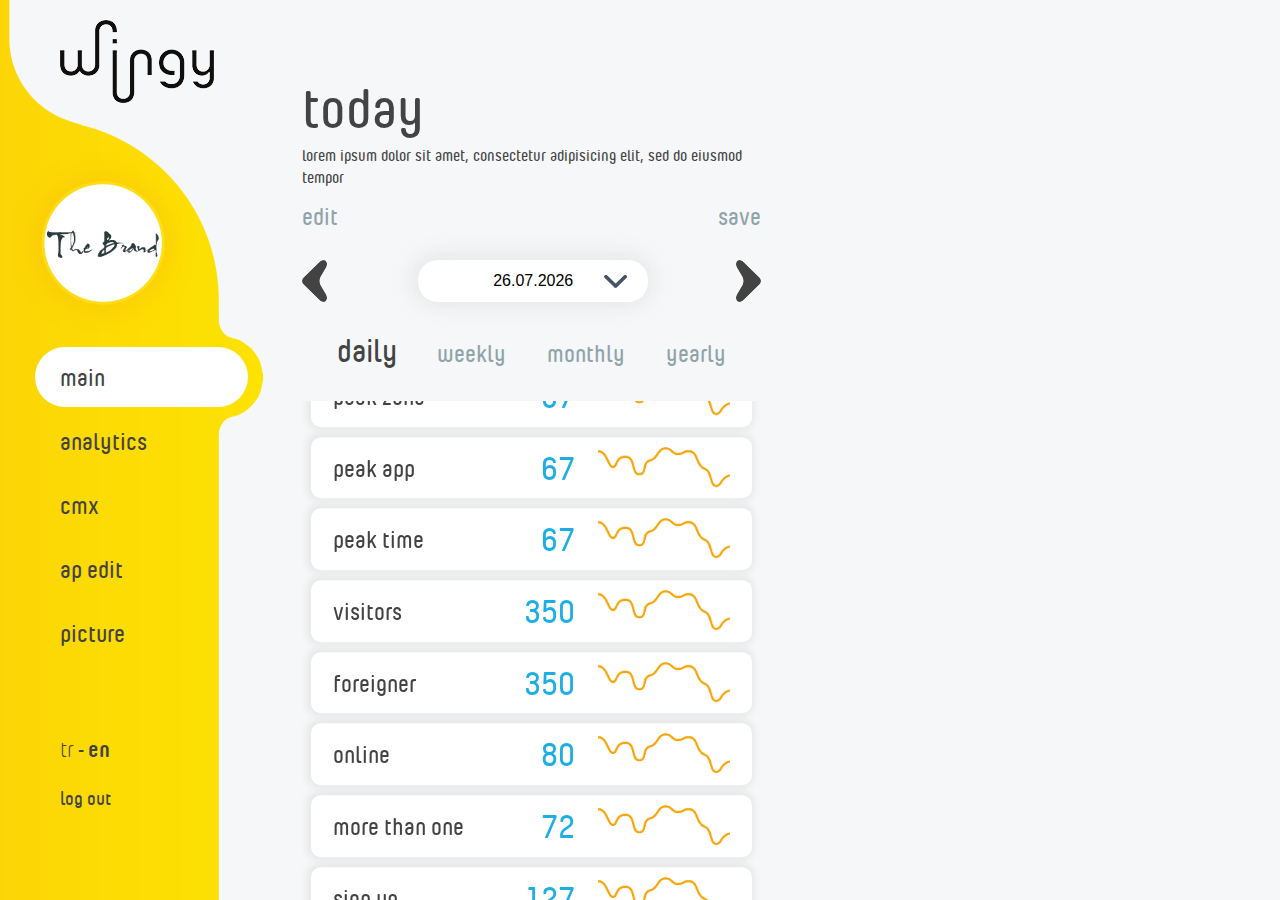
==== index.html @ 9523847c "Added analytics page and fixed some bugs" ====
<!DOCTYPE html>
<html lang="en" dir="ltr">

<head>
    <meta charset="utf-8">
    <title>VINGY</title>
    <link rel="stylesheet" href="assets/css/app.css">
    <!-- <link rel="stylesheet" href="assets/css/slick.css"> -->
    <link rel="stylesheet" href="assets/css/swiper.min.css">
    <link rel="stylesheet" href="assets/js/jquery-ui/jquery-ui.min.css">
    <script type="text/javascript" src="https://code.jquery.com/jquery-3.4.1.min.js"></script>
    <script type="text/javascript" src="assets/js/jquery-ui/jquery-ui.min.js"></script>
    <!-- <script type="text/javascript" src="assets/js/slick.min.js"></script> -->
    <script type="text/javascript" src="assets/js/swiper.min.js"></script>
</head>

<body>
    <div class="wrapper">
        <nav>
            <div class="brand-logo-area"><img src="assets/img/brand-logo.png"></div>
            <div class="nav-top">
                <div class="logo">
                    <img src="assets/img/logo.png" alt="VINGY">
                </div>
            </div>
            <div class="menu">
                <div class="hover-slide"></div>
                <ul>
                    <li class="menu-item active"><a href="javascript:;">main</a></li>
                    <li class="menu-item"><a href="analytics.html">analytics</a></li>
                    <li class="menu-item"><a href="javascript:;">cmx</a></li>
                    <li class="menu-item"><a href="javascript:;">ap edit</a></li>
                    <li class="menu-item"><a href="javascript:;">picture</a></li>
                    <li class="language"><a href="javascript:;">tr</a> - <a href="javascript:;" class="active">en</a></li>
                    <li class="log-out"><a href="javascript:;">log out</a></li>
                </ul>
            </div>
        </nav>
        <section class="container">
            <div class="row">
                <div class="left-area">
                    <div class="text-area">
                        <h2>today</h2>
                        <form action="">
                            <span class="textarea">lorem ipsum dolor sit amet, consectetur adipisicing elit, sed do eiusmod tempor</span>
                            <div class="text-buttons">
                                <a href="javascript:;" class="edit">edit</a>
                                <a href="javascript:;" class="save">save</a>
                            </div>
                        </form>
                    </div>
                    <div class="calendar-area">
                        <div class="prev-btn">
                            <button type="button" class="prev"></button>
                        </div>
                        <div class="calendar">
                            <input type="text" name="date" class="datepicker">
                        </div>
                        <div class="next-btn">
                            <button type="button" class="next"></button>
                        </div>
                    </div>
                    <div class="days">
                        <ul>
                            <li><a href="javascript:;" class="active">daily</a></li>
                            <li><a href="javascript:;">weekly</a></li>
                            <li><a href="javascript:;">monthly</a></li>
                            <li><a href="javascript:;">yearly</a></li>
                        </ul>
                    </div>
                    <div class="swiper-container main-data-list">
                        <div class="swiper-wrapper">
                            <div class="item swiper-slide">
                                <div class="item-content">
                                    <span class="title">visitors</span>
                                    <span class="number">350</span>
                                    <span class="chart"><img src="assets/img/chart-1.png" alt=""></span>
                                </div>
                                <div class="item-content-detail">
                                    <div class="swiper-container swiper-container-nested">
                                        <div class="swiper-wrapper slider-item-contents">
                                            <div class="swiper-slide">
                                                <div class="data-item" data-accordion-content="content-1">
                                                    <span class="title">Turkey</span>
                                                    <span class="number">21</span>
                                                </div>
                                            </div>
                                            <div class="swiper-slide">
                                                <div class="data-item" data-accordion-content="content-2">
                                                    <span class="title">Japan</span>
                                                    <span class="number">3</span>
                                                </div>
                                            </div>
                                            <div class="swiper-slide">
                                                <div class="data-item" data-accordion-content="content-1">
                                                    <span class="title">Saudi Arabia</span>
                                                    <span class="number">3</span>
                                                </div>
                                            </div>
                                            <div class="swiper-slide">
                                                <div class="data-item" data-accordion-content="content-2">
                                                    <span class="title">Germany</span>
                                                    <span class="number">1</span>
                                                </div>
                                            </div>
                                            <div class="swiper-slide">
                                                <div class="data-item" data-accordion-content="content-1">
                                                    <span class="title">Turkey</span>
                                                    <span class="number">21</span>
                                                </div>
                                            </div>
                                            <div class="swiper-slide">
                                                <div class="data-item" data-accordion-content="content-2">
                                                    <span class="title">Japan</span>
                                                    <span class="number">3</span>
                                                </div>
                                            </div>
                                            <div class="swiper-slide">
                                                <div class="data-item" data-accordion-content="content-1">
                                                    <span class="title">Saudi Arabia</span>
                                                    <span class="number">3</span>
                                                </div>
                                            </div>
                                            <div class="swiper-slide">
                                                <div class="data-item" data-accordion-content="content-2">
                                                    <span class="title">Germany</span>
                                                    <span class="number">1</span>
                                                </div>
                                            </div>
                                        </div>
                                    </div>
                                </div>
                            </div>
                            <div class="item swiper-slide">
                                <div class="item-content">
                                    <span class="title">foreigner</span>
                                    <span class="number">350</span>
                                    <span class="chart"><img src="assets/img/chart-1.png" alt=""></span>
                                </div>
                                <div class="item-content-detail">
                                    <div class="swiper-container swiper-container-nested">
                                        <div class="swiper-wrapper slider-item-contents">
                                            <div class="swiper-slide">
                                                <div class="data-item" data-accordion-content="content-1">
                                                    <span class="title">Turkey</span>
                                                    <span class="number">21</span>
                                                </div>
                                            </div>
                                            <div class="swiper-slide">
                                                <div class="data-item" data-accordion-content="content-2">
                                                    <span class="title">Japan</span>
                                                    <span class="number">3</span>
                                                </div>
                                            </div>
                                            <div class="swiper-slide">
                                                <div class="data-item" data-accordion-content="content-1">
                                                    <span class="title">Saudi Arabia</span>
                                                    <span class="number">3</span>
                                                </div>
                                            </div>
                                            <div class="swiper-slide">
                                                <div class="data-item" data-accordion-content="content-2">
                                                    <span class="title">Germany</span>
                                                    <span class="number">1</span>
                                                </div>
                                            </div>
                                            <div class="swiper-slide">
                                                <div class="data-item" data-accordion-content="content-1">
                                                    <span class="title">Turkey</span>
                                                    <span class="number">21</span>
                                                </div>
                                            </div>
                                            <div class="swiper-slide">
                                                <div class="data-item" data-accordion-content="content-2">
                                                    <span class="title">Japan</span>
                                                    <span class="number">3</span>
                                                </div>
                                            </div>
                                            <div class="swiper-slide">
                                                <div class="data-item" data-accordion-content="content-1">
                                                    <span class="title">Saudi Arabia</span>
                                                    <span class="number">3</span>
                                                </div>
                                            </div>
                                            <div class="swiper-slide">
                                                <div class="data-item" data-accordion-content="content-2">
                                                    <span class="title">Germany</span>
                                                    <span class="number">1</span>
                                                </div>
                                            </div>
                                        </div>
                                    </div>
                                </div>
                            </div>
                            <div class="item swiper-slide">
                                <div class="item-content">
                                    <span class="title">online</span>
                                    <span class="number">80</span>
                                    <span class="chart"><img src="assets/img/chart-1.png" alt=""></span>
                                </div>
                                <div class="item-content-detail">
                                    <div class="swiper-container swiper-container-nested">
                                        <div class="swiper-wrapper slider-item-contents">
                                            <div class="swiper-slide">
                                                <div class="data-item" data-accordion-content="content-1">
                                                    <span class="title">Turkey</span>
                                                    <span class="number">21</span>
                                                </div>
                                            </div>
                                            <div class="swiper-slide">
                                                <div class="data-item" data-accordion-content="content-2">
                                                    <span class="title">Japan</span>
                                                    <span class="number">3</span>
                                                </div>
                                            </div>
                                            <div class="swiper-slide">
                                                <div class="data-item" data-accordion-content="content-1">
                                                    <span class="title">Saudi Arabia</span>
                                                    <span class="number">3</span>
                                                </div>
                                            </div>
                                            <div class="swiper-slide">
                                                <div class="data-item" data-accordion-content="content-2">
                                                    <span class="title">Germany</span>
                                                    <span class="number">1</span>
                                                </div>
                                            </div>
                                            <div class="swiper-slide">
                                                <div class="data-item" data-accordion-content="content-1">
                                                    <span class="title">Turkey</span>
                                                    <span class="number">21</span>
                                                </div>
                                            </div>
                                            <div class="swiper-slide">
                                                <div class="data-item" data-accordion-content="content-2">
                                                    <span class="title">Japan</span>
                                                    <span class="number">3</span>
                                                </div>
                                            </div>
                                            <div class="swiper-slide">
                                                <div class="data-item" data-accordion-content="content-1">
                                                    <span class="title">Saudi Arabia</span>
                                                    <span class="number">3</span>
                                                </div>
                                            </div>
                                            <div class="swiper-slide">
                                                <div class="data-item" data-accordion-content="content-2">
                                                    <span class="title">Germany</span>
                                                    <span class="number">1</span>
                                                </div>
                                            </div>
                                        </div>
                                    </div>
                                </div>
                            </div>
                            <div class="item swiper-slide">
                                <div class="item-content">
                                    <span class="title">more than one</span>
                                    <span class="number">72</span>
                                    <span class="chart"><img src="assets/img/chart-1.png" alt=""></span>
                                </div>
                                <div class="item-content-detail">
                                    <div class="swiper-container swiper-container-nested">
                                        <div class="swiper-wrapper slider-item-contents">
                                            <div class="swiper-slide">
                                                <div class="data-item" data-accordion-content="content-1">
                                                    <span class="title">Turkey</span>
                                                    <span class="number">21</span>
                                                </div>
                                            </div>
                                            <div class="swiper-slide">
                                                <div class="data-item" data-accordion-content="content-2">
                                                    <span class="title">Japan</span>
                                                    <span class="number">3</span>
                                                </div>
                                            </div>
                                            <div class="swiper-slide">
                                                <div class="data-item" data-accordion-content="content-1">
                                                    <span class="title">Saudi Arabia</span>
                                                    <span class="number">3</span>
                                                </div>
                                            </div>
                                            <div class="swiper-slide">
                                                <div class="data-item" data-accordion-content="content-2">
                                                    <span class="title">Germany</span>
                                                    <span class="number">1</span>
                                                </div>
                                            </div>
                                            <div class="swiper-slide">
                                                <div class="data-item" data-accordion-content="content-1">
                                                    <span class="title">Turkey</span>
                                                    <span class="number">21</span>
                                                </div>
                                            </div>
                                            <div class="swiper-slide">
                                                <div class="data-item" data-accordion-content="content-2">
                                                    <span class="title">Japan</span>
                                                    <span class="number">3</span>
                                                </div>
                                            </div>
                                            <div class="swiper-slide">
                                                <div class="data-item" data-accordion-content="content-1">
                                                    <span class="title">Saudi Arabia</span>
                                                    <span class="number">3</span>
                                                </div>
                                            </div>
                                            <div class="swiper-slide">
                                                <div class="data-item" data-accordion-content="content-2">
                                                    <span class="title">Germany</span>
                                                    <span class="number">1</span>
                                                </div>
                                            </div>
                                        </div>
                                    </div>
                                </div>
                            </div>
                            <div class="item swiper-slide">
                                <div class="item-content">
                                    <span class="title">sign up</span>
                                    <span class="number">127</span>
                                    <span class="chart"><img src="assets/img/chart-1.png" alt=""></span>
                                </div>
                                <div class="item-content-detail">
                                    <div class="swiper-container swiper-container-nested">
                                        <div class="swiper-wrapper slider-item-contents">
                                            <div class="swiper-slide">
                                                <div class="data-item" data-accordion-content="content-1">
                                                    <span class="title">Turkey</span>
                                                    <span class="number">21</span>
                                                </div>
                                            </div>
                                            <div class="swiper-slide">
                                                <div class="data-item" data-accordion-content="content-2">
                                                    <span class="title">Japan</span>
                                                    <span class="number">3</span>
                                                </div>
                                            </div>
                                            <div class="swiper-slide">
                                                <div class="data-item" data-accordion-content="content-1">
                                                    <span class="title">Saudi Arabia</span>
                                                    <span class="number">3</span>
                                                </div>
                                            </div>
                                            <div class="swiper-slide">
                                                <div class="data-item" data-accordion-content="content-2">
                                                    <span class="title">Germany</span>
                                                    <span class="number">1</span>
                                                </div>
                                            </div>
                                            <div class="swiper-slide">
                                                <div class="data-item" data-accordion-content="content-1">
                                                    <span class="title">Turkey</span>
                                                    <span class="number">21</span>
                                                </div>
                                            </div>
                                            <div class="swiper-slide">
                                                <div class="data-item" data-accordion-content="content-2">
                                                    <span class="title">Japan</span>
                                                    <span class="number">3</span>
                                                </div>
                                            </div>
                                            <div class="swiper-slide">
                                                <div class="data-item" data-accordion-content="content-1">
                                                    <span class="title">Saudi Arabia</span>
                                                    <span class="number">3</span>
                                                </div>
                                            </div>
                                            <div class="swiper-slide">
                                                <div class="data-item" data-accordion-content="content-2">
                                                    <span class="title">Germany</span>
                                                    <span class="number">1</span>
                                                </div>
                                            </div>
                                        </div>
                                    </div>
                                </div>
                            </div>
                            <div class="item swiper-slide">
                                <div class="item-content">
                                    <span class="title">birthday</span>
                                    <span class="number">46</span>
                                    <span class="chart"><img src="assets/img/chart-1.png" alt=""></span>
                                </div>
                                <div class="item-content-detail">
                                    <div class="swiper-container swiper-container-nested">
                                        <div class="swiper-wrapper slider-item-contents">
                                            <div class="swiper-slide">
                                                <div class="data-item" data-accordion-content="content-1">
                                                    <span class="title">Turkey</span>
                                                    <span class="number">21</span>
                                                </div>
                                            </div>
                                            <div class="swiper-slide">
                                                <div class="data-item" data-accordion-content="content-2">
                                                    <span class="title">Japan</span>
                                                    <span class="number">3</span>
                                                </div>
                                            </div>
                                            <div class="swiper-slide">
                                                <div class="data-item" data-accordion-content="content-1">
                                                    <span class="title">Saudi Arabia</span>
                                                    <span class="number">3</span>
                                                </div>
                                            </div>
                                            <div class="swiper-slide">
                                                <div class="data-item" data-accordion-content="content-2">
                                                    <span class="title">Germany</span>
                                                    <span class="number">1</span>
                                                </div>
                                            </div>
                                            <div class="swiper-slide">
                                                <div class="data-item" data-accordion-content="content-1">
                                                    <span class="title">Turkey</span>
                                                    <span class="number">21</span>
                                                </div>
                                            </div>
                                            <div class="swiper-slide">
                                                <div class="data-item" data-accordion-content="content-2">
                                                    <span class="title">Japan</span>
                                                    <span class="number">3</span>
                                                </div>
                                            </div>
                                            <div class="swiper-slide">
                                                <div class="data-item" data-accordion-content="content-1">
                                                    <span class="title">Saudi Arabia</span>
                                                    <span class="number">3</span>
                                                </div>
                                            </div>
                                            <div class="swiper-slide">
                                                <div class="data-item" data-accordion-content="content-2">
                                                    <span class="title">Germany</span>
                                                    <span class="number">1</span>
                                                </div>
                                            </div>
                                        </div>
                                    </div>
                                </div>
                            </div>
                            <div class="item swiper-slide">
                                <div class="item-content">
                                    <span class="title">peak zone</span>
                                    <span class="number">67</span>
                                    <span class="chart"><img src="assets/img/chart-1.png" alt=""></span>
                                </div>
                                <div class="item-content-detail">
                                    <div class="swiper-container swiper-container-nested">
                                        <div class="swiper-wrapper slider-item-contents">
                                            <div class="swiper-slide">
                                                <div class="data-item" data-accordion-content="content-1">
                                                    <span class="title">Turkey</span>
                                                    <span class="number">21</span>
                                                </div>
                                            </div>
                                            <div class="swiper-slide">
                                                <div class="data-item" data-accordion-content="content-2">
                                                    <span class="title">Japan</span>
                                                    <span class="number">3</span>
                                                </div>
                                            </div>
                                            <div class="swiper-slide">
                                                <div class="data-item" data-accordion-content="content-1">
                                                    <span class="title">Saudi Arabia</span>
                                                    <span class="number">3</span>
                                                </div>
                                            </div>
                                            <div class="swiper-slide">
                                                <div class="data-item" data-accordion-content="content-2">
                                                    <span class="title">Germany</span>
                                                    <span class="number">1</span>
                                                </div>
                                            </div>
                                            <div class="swiper-slide">
                                                <div class="data-item" data-accordion-content="content-1">
                                                    <span class="title">Turkey</span>
                                                    <span class="number">21</span>
                                                </div>
                                            </div>
                                            <div class="swiper-slide">
                                                <div class="data-item" data-accordion-content="content-2">
                                                    <span class="title">Japan</span>
                                                    <span class="number">3</span>
                                                </div>
                                            </div>
                                            <div class="swiper-slide">
                                                <div class="data-item" data-accordion-content="content-1">
                                                    <span class="title">Saudi Arabia</span>
                                                    <span class="number">3</span>
                                                </div>
                                            </div>
                                            <div class="swiper-slide">
                                                <div class="data-item" data-accordion-content="content-2">
                                                    <span class="title">Germany</span>
                                                    <span class="number">1</span>
                                                </div>
                                            </div>
                                        </div>
                                    </div>
                                </div>
                            </div>
                            <div class="item swiper-slide">
                                <div class="item-content">
                                    <span class="title">peak app</span>
                                    <span class="number">67</span>
                                    <span class="chart"><img src="assets/img/chart-1.png" alt=""></span>
                                </div>
                                <div class="item-content-detail">
                                    <div class="swiper-container swiper-container-nested">
                                        <div class="swiper-wrapper slider-item-contents">
                                            <div class="swiper-slide">
                                                <div class="data-item" data-accordion-content="content-1">
                                                    <span class="title">Turkey</span>
                                                    <span class="number">21</span>
                                                </div>
                                            </div>
                                            <div class="swiper-slide">
                                                <div class="data-item" data-accordion-content="content-2">
                                                    <span class="title">Japan</span>
                                                    <span class="number">3</span>
                                                </div>
                                            </div>
                                            <div class="swiper-slide">
                                                <div class="data-item" data-accordion-content="content-1">
                                                    <span class="title">Saudi Arabia</span>
                                                    <span class="number">3</span>
                                                </div>
                                            </div>
                                            <div class="swiper-slide">
                                                <div class="data-item" data-accordion-content="content-2">
                                                    <span class="title">Germany</span>
                                                    <span class="number">1</span>
                                                </div>
                                            </div>
                                            <div class="swiper-slide">
                                                <div class="data-item" data-accordion-content="content-1">
                                                    <span class="title">Turkey</span>
                                                    <span class="number">21</span>
                                                </div>
                                            </div>
                                            <div class="swiper-slide">
                                                <div class="data-item" data-accordion-content="content-2">
                                                    <span class="title">Japan</span>
                                                    <span class="number">3</span>
                                                </div>
                                            </div>
                                            <div class="swiper-slide">
                                                <div class="data-item" data-accordion-content="content-1">
                                                    <span class="title">Saudi Arabia</span>
                                                    <span class="number">3</span>
                                                </div>
                                            </div>
                                            <div class="swiper-slide">
                                                <div class="data-item" data-accordion-content="content-2">
                                                    <span class="title">Germany</span>
                                                    <span class="number">1</span>
                                                </div>
                                            </div>
                                        </div>
                                    </div>
                                </div>
                            </div>
                            <div class="item swiper-slide">
                                <div class="item-content">
                                    <span class="title">peak time</span>
                                    <span class="number">67</span>
                                    <span class="chart"><img src="assets/img/chart-1.png" alt=""></span>
                                </div>
                                <div class="item-content-detail">
                                    <div class="swiper-container swiper-container-nested">
                                        <div class="swiper-wrapper slider-item-contents">
                                            <div class="swiper-slide">
                                                <div class="data-item" data-accordion-content="content-1">
                                                    <span class="title">Turkey</span>
                                                    <span class="number">21</span>
                                                </div>
                                            </div>
                                            <div class="swiper-slide">
                                                <div class="data-item" data-accordion-content="content-2">
                                                    <span class="title">Japan</span>
                                                    <span class="number">3</span>
                                                </div>
                                            </div>
                                            <div class="swiper-slide">
                                                <div class="data-item" data-accordion-content="content-1">
                                                    <span class="title">Saudi Arabia</span>
                                                    <span class="number">3</span>
                                                </div>
                                            </div>
                                            <div class="swiper-slide">
                                                <div class="data-item" data-accordion-content="content-2">
                                                    <span class="title">Germany</span>
                                                    <span class="number">1</span>
                                                </div>
                                            </div>
                                            <div class="swiper-slide">
                                                <div class="data-item" data-accordion-content="content-1">
                                                    <span class="title">Turkey</span>
                                                    <span class="number">21</span>
                                                </div>
                                            </div>
                                            <div class="swiper-slide">
                                                <div class="data-item" data-accordion-content="content-2">
                                                    <span class="title">Japan</span>
                                                    <span class="number">3</span>
                                                </div>
                                            </div>
                                            <div class="swiper-slide">
                                                <div class="data-item" data-accordion-content="content-1">
                                                    <span class="title">Saudi Arabia</span>
                                                    <span class="number">3</span>
                                                </div>
                                            </div>
                                            <div class="swiper-slide">
                                                <div class="data-item" data-accordion-content="content-2">
                                                    <span class="title">Germany</span>
                                                    <span class="number">1</span>
                                                </div>
                                            </div>
                                        </div>
                                    </div>
                                </div>
                            </div>
                        </div>
                    </div>
                </div>
                <div class="right-area">
                    <div class="right-area-container">
                        <div class="section-connector"></div>
                        <img src="assets/img/black-close-icon.png" alt="" class="close-right-area">
                        <div class="button-area">
                            <button type="button">excel</button>
                            <button type="button">pdf</button>
                        </div>
                        <div class="accordion-contents" id="content-1">
                            <div class="item">
                                <div class="header">
                                    <div class="row">
                                        <div class="col">1</div>
                                        <div class="col name">zeynep örnekkadın</div>
                                    </div>
                                    <div class="row">
                                        <div class="col"></div>
                                        <div class="col country">turkey</div>
                                        <div class="col number">+09 567 1234567</div>
                                    </div>
                                </div>
                                <div class="content">
                                    <div class="row header-row">
                                        <div class="col icon women"></div>
                                        <div class="col">
                                            <div class="key">sign up</div>
                                            <div class="value">repeat</div>
                                        </div>
                                        <div class="col">
                                            <div class="key">generation</div>
                                            <div class="value">24-30</div>
                                        </div>
                                        <div class="col">
                                            <div class="key">sign in</div>
                                            <div class="value">08:00</div>
                                        </div>
                                        <div class="col">
                                            <div class="key">sign out</div>
                                            <div class="value">09:00</div>
                                        </div class="item">
                                    </div>
                                    <div class="row np">
                                        <div class="col space"></div>
                                        <div class="col email">zeynepornekkadin@gmail.com</div>
                                        <div class="col date">14.08.1983</div>
                                    </div>
                                    <div class="row bt">
                                        <div class="col">
                                            <div class="key">step 1</div>
                                            <div class="value">AP 5</div>
                                        </div>
                                        <div class="col">
                                            <div class="key">step 2</div>
                                            <div class="value">AP 6</div>
                                        </div>
                                        <div class="col">
                                            <div class="key">step 3</div>
                                            <div class="value">AP 2</div>
                                        </div>
                                        <div class="col">
                                            <div class="key">step 4</div>
                                            <div class="value">AP 5</div>
                                        </div>
                                        <div class="col">
                                            <div class="key">step 5</div>
                                            <div class="value">AP 7</div>
                                        </div>
                                        <div class="col">
                                            <div class="key">step 6</div>
                                            <div class="value">AP 6</div>
                                        </div>
                                        <div class="col">
                                            <div class="key">step 7</div>
                                            <div class="value">AP 5</div>
                                        </div>
                                        <div class="col">
                                            <div class="key">step 8</div>
                                            <div class="value">AP 5</div>
                                        </div>
                                        <div class="col">
                                            <div class="key">step 9</div>
                                            <div class="value">AP 5</div>
                                        </div>
                                        <div class="col">
                                            <div class="key">step 10</div>
                                            <div class="value">AP 5</div>
                                        </div>
                                        <div class="col">
                                            <div class="key">step 11</div>
                                            <div class="value">AP 5</div>
                                        </div>
                                        <div class="col">
                                            <div class="key">step 12</div>
                                            <div class="value">AP 8</div>
                                        </div>
                                    </div>
                                    <div class="row bt">
                                        <div class="col">
                                            <div class="key">step 1</div>
                                            <div class="value">AP 5</div>
                                        </div>
                                        <div class="col">
                                            <div class="key">step 2</div>
                                            <div class="value">AP 6</div>
                                        </div>
                                        <div class="col">
                                            <div class="key">step 3</div>
                                            <div class="value">AP 2</div>
                                        </div>
                                        <div class="col">
                                            <div class="key">step 4</div>
                                            <div class="value">AP 5</div>
                                        </div>
                                        <div class="col">
                                            <div class="key">step 5</div>
                                            <div class="value">AP 7</div>
                                        </div>
                                        <div class="col">
                                            <div class="key">step 6</div>
                                            <div class="value">AP 6</div>
                                        </div>
                                        <div class="col">
                                            <div class="key">step 7</div>
                                            <div class="value">AP 5</div>
                                        </div>
                                        <div class="col">
                                            <div class="key">step 8</div>
                                            <div class="value">AP 5</div>
                                        </div>
                                        <div class="col">
                                            <div class="key">step 9</div>
                                            <div class="value">AP 5</div>
                                        </div>
                                    </div>
                                    <div class="row bt">
                                        <div class="col">
                                            <div class="key">p1</div>
                                            <div class="value">yes</div>
                                        </div>
                                        <div class="col">
                                            <div class="key">p2</div>
                                            <div class="value">yes</div>
                                        </div>
                                        <div class="col">
                                            <div class="key">p3</div>
                                            <div class="value">yes</div>
                                        </div>
                                        <div class="col">
                                            <div class="key">p4</div>
                                            <div class="value">no</div>
                                        </div>
                                    </div>
                                </div>
                            </div>

                            <div class="item">
                                <div class="header">
                                    <div class="row">
                                        <div class="col">2</div>
                                        <div class="col name">zeynep örnekkadın 2</div>
                                    </div>
                                    <div class="row">
                                        <div class="col"></div>
                                        <div class="col country">turkey</div>
                                        <div class="col number">+09 567 1234567</div>
                                    </div>
                                </div>
                                <div class="content">
                                    <div class="row header-row">
                                        <div class="col icon man"></div>
                                        <div class="col">
                                            <div class="key">sign up</div>
                                            <div class="value">repeat</div>
                                        </div>
                                        <div class="col">
                                            <div class="key">generation</div>
                                            <div class="value">24-30</div>
                                        </div>
                                        <div class="col">
                                            <div class="key">sign in</div>
                                            <div class="value">08:00</div>
                                        </div>
                                        <div class="col">
                                            <div class="key">sign out</div>
                                            <div class="value">09:00</div>
                                        </div class="item">
                                    </div>
                                    <div class="row np">
                                        <div class="col space"></div>
                                        <div class="col email">zeynepornekkadin@gmail.com</div>
                                        <div class="col date">14.08.1983</div>
                                    </div>
                                    <div class="row bt">
                                        <div class="col">
                                            <div class="key">step 1</div>
                                            <div class="value">AP 5</div>
                                        </div>
                                        <div class="col">
                                            <div class="key">step 2</div>
                                            <div class="value">AP 6</div>
                                        </div>
                                        <div class="col">
                                            <div class="key">step 3</div>
                                            <div class="value">AP 2</div>
                                        </div>
                                        <div class="col">
                                            <div class="key">step 4</div>
                                            <div class="value">AP 5</div>
                                        </div>
                                        <div class="col">
                                            <div class="key">step 5</div>
                                            <div class="value">AP 7</div>
                                        </div>
                                        <div class="col">
                                            <div class="key">step 6</div>
                                            <div class="value">AP 6</div>
                                        </div>
                                        <div class="col">
                                            <div class="key">step 7</div>
                                            <div class="value">AP 5</div>
                                        </div>
                                        <div class="col">
                                            <div class="key">step 8</div>
                                            <div class="value">AP 5</div>
                                        </div>
                                        <div class="col">
                                            <div class="key">step 9</div>
                                            <div class="value">AP 5</div>
                                        </div>
                                        <div class="col">
                                            <div class="key">step 10</div>
                                            <div class="value">AP 5</div>
                                        </div>
                                        <div class="col">
                                            <div class="key">step 11</div>
                                            <div class="value">AP 5</div>
                                        </div>
                                        <div class="col">
                                            <div class="key">step 12</div>
                                            <div class="value">AP 8</div>
                                        </div>
                                    </div>
                                    <div class="row bt">
                                        <div class="col">
                                            <div class="key">step 1</div>
                                            <div class="value">AP 5</div>
                                        </div>
                                        <div class="col">
                                            <div class="key">step 2</div>
                                            <div class="value">AP 6</div>
                                        </div>
                                        <div class="col">
                                            <div class="key">step 3</div>
                                            <div class="value">AP 2</div>
                                        </div>
                                        <div class="col">
                                            <div class="key">step 4</div>
                                            <div class="value">AP 5</div>
                                        </div>
                                        <div class="col">
                                            <div class="key">step 5</div>
                                            <div class="value">AP 7</div>
                                        </div>
                                        <div class="col">
                                            <div class="key">step 6</div>
                                            <div class="value">AP 6</div>
                                        </div>
                                        <div class="col">
                                            <div class="key">step 7</div>
                                            <div class="value">AP 5</div>
                                        </div>
                                        <div class="col">
                                            <div class="key">step 8</div>
                                            <div class="value">AP 5</div>
                                        </div>
                                        <div class="col">
                                            <div class="key">step 9</div>
                                            <div class="value">AP 5</div>
                                        </div>
                                    </div>
                                    <div class="row bt">
                                        <div class="col">
                                            <div class="key">p1</div>
                                            <div class="value">yes</div>
                                        </div>
                                        <div class="col">
                                            <div class="key">p2</div>
                                            <div class="value">yes</div>
                                        </div>
                                        <div class="col">
                                            <div class="key">p3</div>
                                            <div class="value">yes</div>
                                        </div>
                                        <div class="col">
                                            <div class="key">p4</div>
                                            <div class="value">no</div>
                                        </div>
                                    </div>
                                </div>
                            </div>
                            <div class="item">
                                <div class="header">
                                    <div class="row">
                                        <div class="col">3</div>
                                        <div class="col name">zeynep örnekkadın 3</div>
                                    </div>
                                    <div class="row">
                                        <div class="col"></div>
                                        <div class="col country">turkey</div>
                                        <div class="col number">+09 567 1234567</div>
                                    </div>
                                </div>
                                <div class="content">
                                    <div class="row header-row">
                                        <div class="col icon women"></div>
                                        <div class="col">
                                            <div class="key">sign up</div>
                                            <div class="value">repeat</div>
                                        </div>
                                        <div class="col">
                                            <div class="key">generation</div>
                                            <div class="value">24-30</div>
                                        </div>
                                        <div class="col">
                                            <div class="key">sign in</div>
                                            <div class="value">08:00</div>
                                        </div>
                                        <div class="col">
                                            <div class="key">sign out</div>
                                            <div class="value">09:00</div>
                                        </div class="item">
                                    </div>
                                    <div class="row np">
                                        <div class="col space"></div>
                                        <div class="col email">zeynepornekkadin@gmail.com</div>
                                        <div class="col date">14.08.1983</div>
                                    </div>
                                    <div class="row bt">
                                        <div class="col">
                                            <div class="key">step 1</div>
                                            <div class="value">AP 5</div>
                                        </div>
                                        <div class="col">
                                            <div class="key">step 2</div>
                                            <div class="value">AP 6</div>
                                        </div>
                                        <div class="col">
                                            <div class="key">step 3</div>
                                            <div class="value">AP 2</div>
                                        </div>
                                        <div class="col">
                                            <div class="key">step 4</div>
                                            <div class="value">AP 5</div>
                                        </div>
                                        <div class="col">
                                            <div class="key">step 5</div>
                                            <div class="value">AP 7</div>
                                        </div>
                                        <div class="col">
                                            <div class="key">step 6</div>
                                            <div class="value">AP 6</div>
                                        </div>
                                        <div class="col">
                                            <div class="key">step 7</div>
                                            <div class="value">AP 5</div>
                                        </div>
                                        <div class="col">
                                            <div class="key">step 8</div>
                                            <div class="value">AP 5</div>
                                        </div>
                                        <div class="col">
                                            <div class="key">step 9</div>
                                            <div class="value">AP 5</div>
                                        </div>
                                        <div class="col">
                                            <div class="key">step 10</div>
                                            <div class="value">AP 5</div>
                                        </div>
                                        <div class="col">
                                            <div class="key">step 11</div>
                                            <div class="value">AP 5</div>
                                        </div>
                                        <div class="col">
                                            <div class="key">step 12</div>
                                            <div class="value">AP 8</div>
                                        </div>
                                    </div>
                                    <div class="row bt">
                                        <div class="col">
                                            <div class="key">step 1</div>
                                            <div class="value">AP 5</div>
                                        </div>
                                        <div class="col">
                                            <div class="key">step 2</div>
                                            <div class="value">AP 6</div>
                                        </div>
                                        <div class="col">
                                            <div class="key">step 3</div>
                                            <div class="value">AP 2</div>
                                        </div>
                                        <div class="col">
                                            <div class="key">step 4</div>
                                            <div class="value">AP 5</div>
                                        </div>
                                        <div class="col">
                                            <div class="key">step 5</div>
                                            <div class="value">AP 7</div>
                                        </div>
                                        <div class="col">
                                            <div class="key">step 6</div>
                                            <div class="value">AP 6</div>
                                        </div>
                                        <div class="col">
                                            <div class="key">step 7</div>
                                            <div class="value">AP 5</div>
                                        </div>
                                        <div class="col">
                                            <div class="key">step 8</div>
                                            <div class="value">AP 5</div>
                                        </div>
                                        <div class="col">
                                            <div class="key">step 9</div>
                                            <div class="value">AP 5</div>
                                        </div>
                                    </div>
                                    <div class="row bt">
                                        <div class="col">
                                            <div class="key">p1</div>
                                            <div class="value">yes</div>
                                        </div>
                                        <div class="col">
                                            <div class="key">p2</div>
                                            <div class="value">yes</div>
                                        </div>
                                        <div class="col">
                                            <div class="key">p3</div>
                                            <div class="value">yes</div>
                                        </div>
                                        <div class="col">
                                            <div class="key">p4</div>
                                            <div class="value">no</div>
                                        </div>
                                    </div>
                                </div>
                            </div>
                            <div class="item">
                                <div class="header">
                                    <div class="row">
                                        <div class="col">4</div>
                                        <div class="col name">zeynep örnekkadın 4</div>
                                    </div>
                                    <div class="row">
                                        <div class="col"></div>
                                        <div class="col country">turkey</div>
                                        <div class="col number">+09 567 1234567</div>
                                    </div>
                                </div>
                                <div class="content">
                                    <div class="row header-row">
                                        <div class="col icon man"></div>
                                        <div class="col">
                                            <div class="key">sign up</div>
                                            <div class="value">repeat</div>
                                        </div>
                                        <div class="col">
                                            <div class="key">generation</div>
                                            <div class="value">24-30</div>
                                        </div>
                                        <div class="col">
                                            <div class="key">sign in</div>
                                            <div class="value">08:00</div>
                                        </div>
                                        <div class="col">
                                            <div class="key">sign out</div>
                                            <div class="value">09:00</div>
                                        </div class="item">
                                    </div>
                                    <div class="row np">
                                        <div class="col space"></div>
                                        <div class="col email">zeynepornekkadin@gmail.com</div>
                                        <div class="col date">14.08.1983</div>
                                    </div>
                                    <div class="row bt">
                                        <div class="col">
                                            <div class="key">step 1</div>
                                            <div class="value">AP 5</div>
                                        </div>
                                        <div class="col">
                                            <div class="key">step 2</div>
                                            <div class="value">AP 6</div>
                                        </div>
                                        <div class="col">
                                            <div class="key">step 3</div>
                                            <div class="value">AP 2</div>
                                        </div>
                                        <div class="col">
                                            <div class="key">step 4</div>
                                            <div class="value">AP 5</div>
                                        </div>
                                        <div class="col">
                                            <div class="key">step 5</div>
                                            <div class="value">AP 7</div>
                                        </div>
                                        <div class="col">
                                            <div class="key">step 6</div>
                                            <div class="value">AP 6</div>
                                        </div>
                                        <div class="col">
                                            <div class="key">step 7</div>
                                            <div class="value">AP 5</div>
                                        </div>
                                        <div class="col">
                                            <div class="key">step 8</div>
                                            <div class="value">AP 5</div>
                                        </div>
                                        <div class="col">
                                            <div class="key">step 9</div>
                                            <div class="value">AP 5</div>
                                        </div>
                                        <div class="col">
                                            <div class="key">step 10</div>
                                            <div class="value">AP 5</div>
                                        </div>
                                        <div class="col">
                                            <div class="key">step 11</div>
                                            <div class="value">AP 5</div>
                                        </div>
                                        <div class="col">
                                            <div class="key">step 12</div>
                                            <div class="value">AP 8</div>
                                        </div>
                                    </div>
                                    <div class="row bt">
                                        <div class="col">
                                            <div class="key">step 1</div>
                                            <div class="value">AP 5</div>
                                        </div>
                                        <div class="col">
                                            <div class="key">step 2</div>
                                            <div class="value">AP 6</div>
                                        </div>
                                        <div class="col">
                                            <div class="key">step 3</div>
                                            <div class="value">AP 2</div>
                                        </div>
                                        <div class="col">
                                            <div class="key">step 4</div>
                                            <div class="value">AP 5</div>
                                        </div>
                                        <div class="col">
                                            <div class="key">step 5</div>
                                            <div class="value">AP 7</div>
                                        </div>
                                        <div class="col">
                                            <div class="key">step 6</div>
                                            <div class="value">AP 6</div>
                                        </div>
                                        <div class="col">
                                            <div class="key">step 7</div>
                                            <div class="value">AP 5</div>
                                        </div>
                                        <div class="col">
                                            <div class="key">step 8</div>
                                            <div class="value">AP 5</div>
                                        </div>
                                        <div class="col">
                                            <div class="key">step 9</div>
                                            <div class="value">AP 5</div>
                                        </div>
                                    </div>
                                    <div class="row bt">
                                        <div class="col">
                                            <div class="key">p1</div>
                                            <div class="value">yes</div>
                                        </div>
                                        <div class="col">
                                            <div class="key">p2</div>
                                            <div class="value">yes</div>
                                        </div>
                                        <div class="col">
                                            <div class="key">p3</div>
                                            <div class="value">yes</div>
                                        </div>
                                        <div class="col">
                                            <div class="key">p4</div>
                                            <div class="value">no</div>
                                        </div>
                                    </div>
                                </div>
                            </div>
                        </div>
                        <div class="accordion-contents" id="content-2">
                            <div class="item">
                                <div class="header">
                                    <div class="row">
                                        <div class="col">1</div>
                                        <div class="col name">zeynep örnekkadın</div>
                                    </div>
                                    <div class="row">
                                        <div class="col"></div>
                                        <div class="col country">turkey</div>
                                        <div class="col number">+09 567 1234567</div>
                                    </div>
                                </div>
                                <div class="content">
                                    <div class="row header-row">
                                        <div class="col icon women"></div>
                                        <div class="col">
                                            <div class="key">sign up</div>
                                            <div class="value">repeat</div>
                                        </div>
                                        <div class="col">
                                            <div class="key">generation</div>
                                            <div class="value">24-30</div>
                                        </div>
                                        <div class="col">
                                            <div class="key">sign in</div>
                                            <div class="value">08:00</div>
                                        </div>
                                        <div class="col">
                                            <div class="key">sign out</div>
                                            <div class="value">09:00</div>
                                        </div class="item">
                                    </div>
                                    <div class="row np">
                                        <div class="col space"></div>
                                        <div class="col email">zeynepornekkadin@gmail.com</div>
                                        <div class="col date">14.08.1983</div>
                                    </div>
                                    <div class="row bt">
                                        <div class="col">
                                            <div class="key">step 1</div>
                                            <div class="value">AP 5</div>
                                        </div>
                                        <div class="col">
                                            <div class="key">step 2</div>
                                            <div class="value">AP 6</div>
                                        </div>
                                        <div class="col">
                                            <div class="key">step 3</div>
                                            <div class="value">AP 2</div>
                                        </div>
                                        <div class="col">
                                            <div class="key">step 4</div>
                                            <div class="value">AP 5</div>
                                        </div>
                                        <div class="col">
                                            <div class="key">step 5</div>
                                            <div class="value">AP 7</div>
                                        </div>
                                        <div class="col">
                                            <div class="key">step 6</div>
                                            <div class="value">AP 6</div>
                                        </div>
                                        <div class="col">
                                            <div class="key">step 7</div>
                                            <div class="value">AP 5</div>
                                        </div>
                                        <div class="col">
                                            <div class="key">step 8</div>
                                            <div class="value">AP 5</div>
                                        </div>
                                        <div class="col">
                                            <div class="key">step 9</div>
                                            <div class="value">AP 5</div>
                                        </div>
                                        <div class="col">
                                            <div class="key">step 10</div>
                                            <div class="value">AP 5</div>
                                        </div>
                                        <div class="col">
                                            <div class="key">step 11</div>
                                            <div class="value">AP 5</div>
                                        </div>
                                        <div class="col">
                                            <div class="key">step 12</div>
                                            <div class="value">AP 8</div>
                                        </div>
                                    </div>
                                    <div class="row bt">
                                        <div class="col">
                                            <div class="key">step 1</div>
                                            <div class="value">AP 5</div>
                                        </div>
                                        <div class="col">
                                            <div class="key">step 2</div>
                                            <div class="value">AP 6</div>
                                        </div>
                                        <div class="col">
                                            <div class="key">step 3</div>
                                            <div class="value">AP 2</div>
                                        </div>
                                        <div class="col">
                                            <div class="key">step 4</div>
                                            <div class="value">AP 5</div>
                                        </div>
                                        <div class="col">
                                            <div class="key">step 5</div>
                                            <div class="value">AP 7</div>
                                        </div>
                                        <div class="col">
                                            <div class="key">step 6</div>
                                            <div class="value">AP 6</div>
                                        </div>
                                        <div class="col">
                                            <div class="key">step 7</div>
                                            <div class="value">AP 5</div>
                                        </div>
                                        <div class="col">
                                            <div class="key">step 8</div>
                                            <div class="value">AP 5</div>
                                        </div>
                                        <div class="col">
                                            <div class="key">step 9</div>
                                            <div class="value">AP 5</div>
                                        </div>
                                    </div>
                                    <div class="row bt">
                                        <div class="col">
                                            <div class="key">p1</div>
                                            <div class="value">yes</div>
                                        </div>
                                        <div class="col">
                                            <div class="key">p2</div>
                                            <div class="value">yes</div>
                                        </div>
                                        <div class="col">
                                            <div class="key">p3</div>
                                            <div class="value">yes</div>
                                        </div>
                                        <div class="col">
                                            <div class="key">p4</div>
                                            <div class="value">no</div>
                                        </div>
                                    </div>
                                </div>
                            </div>

                            <div class="item">
                                <div class="header">
                                    <div class="row">
                                        <div class="col">2</div>
                                        <div class="col name">zeynep örnekkadın 2</div>
                                    </div>
                                    <div class="row">
                                        <div class="col"></div>
                                        <div class="col country">turkey</div>
                                        <div class="col number">+09 567 1234567</div>
                                    </div>
                                </div>
                                <div class="content">
                                    <div class="row header-row">
                                        <div class="col icon man"></div>
                                        <div class="col">
                                            <div class="key">sign up</div>
                                            <div class="value">repeat</div>
                                        </div>
                                        <div class="col">
                                            <div class="key">generation</div>
                                            <div class="value">24-30</div>
                                        </div>
                                        <div class="col">
                                            <div class="key">sign in</div>
                                            <div class="value">08:00</div>
                                        </div>
                                        <div class="col">
                                            <div class="key">sign out</div>
                                            <div class="value">09:00</div>
                                        </div class="item">
                                    </div>
                                    <div class="row np">
                                        <div class="col space"></div>
                                        <div class="col email">zeynepornekkadin@gmail.com</div>
                                        <div class="col date">14.08.1983</div>
                                    </div>
                                    <div class="row bt">
                                        <div class="col">
                                            <div class="key">step 1</div>
                                            <div class="value">AP 5</div>
                                        </div>
                                        <div class="col">
                                            <div class="key">step 2</div>
                                            <div class="value">AP 6</div>
                                        </div>
                                        <div class="col">
                                            <div class="key">step 3</div>
                                            <div class="value">AP 2</div>
                                        </div>
                                        <div class="col">
                                            <div class="key">step 4</div>
                                            <div class="value">AP 5</div>
                                        </div>
                                        <div class="col">
                                            <div class="key">step 5</div>
                                            <div class="value">AP 7</div>
                                        </div>
                                        <div class="col">
                                            <div class="key">step 6</div>
                                            <div class="value">AP 6</div>
                                        </div>
                                        <div class="col">
                                            <div class="key">step 7</div>
                                            <div class="value">AP 5</div>
                                        </div>
                                        <div class="col">
                                            <div class="key">step 8</div>
                                            <div class="value">AP 5</div>
                                        </div>
                                        <div class="col">
                                            <div class="key">step 9</div>
                                            <div class="value">AP 5</div>
                                        </div>
                                        <div class="col">
                                            <div class="key">step 10</div>
                                            <div class="value">AP 5</div>
                                        </div>
                                        <div class="col">
                                            <div class="key">step 11</div>
                                            <div class="value">AP 5</div>
                                        </div>
                                        <div class="col">
                                            <div class="key">step 12</div>
                                            <div class="value">AP 8</div>
                                        </div>
                                    </div>
                                    <div class="row bt">
                                        <div class="col">
                                            <div class="key">step 1</div>
                                            <div class="value">AP 5</div>
                                        </div>
                                        <div class="col">
                                            <div class="key">step 2</div>
                                            <div class="value">AP 6</div>
                                        </div>
                                        <div class="col">
                                            <div class="key">step 3</div>
                                            <div class="value">AP 2</div>
                                        </div>
                                        <div class="col">
                                            <div class="key">step 4</div>
                                            <div class="value">AP 5</div>
                                        </div>
                                        <div class="col">
                                            <div class="key">step 5</div>
                                            <div class="value">AP 7</div>
                                        </div>
                                        <div class="col">
                                            <div class="key">step 6</div>
                                            <div class="value">AP 6</div>
                                        </div>
                                        <div class="col">
                                            <div class="key">step 7</div>
                                            <div class="value">AP 5</div>
                                        </div>
                                        <div class="col">
                                            <div class="key">step 8</div>
                                            <div class="value">AP 5</div>
                                        </div>
                                        <div class="col">
                                            <div class="key">step 9</div>
                                            <div class="value">AP 5</div>
                                        </div>
                                    </div>
                                    <div class="row bt">
                                        <div class="col">
                                            <div class="key">p1</div>
                                            <div class="value">yes</div>
                                        </div>
                                        <div class="col">
                                            <div class="key">p2</div>
                                            <div class="value">yes</div>
                                        </div>
                                        <div class="col">
                                            <div class="key">p3</div>
                                            <div class="value">yes</div>
                                        </div>
                                        <div class="col">
                                            <div class="key">p4</div>
                                            <div class="value">no</div>
                                        </div>
                                    </div>
                                </div>
                            </div>
                            <div class="item">
                                <div class="header">
                                    <div class="row">
                                        <div class="col">3</div>
                                        <div class="col name">zeynep örnekkadın 3</div>
                                    </div>
                                    <div class="row">
                                        <div class="col"></div>
                                        <div class="col country">turkey</div>
                                        <div class="col number">+09 567 1234567</div>
                                    </div>
                                </div>
                                <div class="content">
                                    <div class="row header-row">
                                        <div class="col icon women"></div>
                                        <div class="col">
                                            <div class="key">sign up</div>
                                            <div class="value">repeat</div>
                                        </div>
                                        <div class="col">
                                            <div class="key">generation</div>
                                            <div class="value">24-30</div>
                                        </div>
                                        <div class="col">
                                            <div class="key">sign in</div>
                                            <div class="value">08:00</div>
                                        </div>
                                        <div class="col">
                                            <div class="key">sign out</div>
                                            <div class="value">09:00</div>
                                        </div class="item">
                                    </div>
                                    <div class="row np">
                                        <div class="col space"></div>
                                        <div class="col email">zeynepornekkadin@gmail.com</div>
                                        <div class="col date">14.08.1983</div>
                                    </div>
                                    <div class="row bt">
                                        <div class="col">
                                            <div class="key">step 1</div>
                                            <div class="value">AP 5</div>
                                        </div>
                                        <div class="col">
                                            <div class="key">step 2</div>
                                            <div class="value">AP 6</div>
                                        </div>
                                        <div class="col">
                                            <div class="key">step 3</div>
                                            <div class="value">AP 2</div>
                                        </div>
                                        <div class="col">
                                            <div class="key">step 4</div>
                                            <div class="value">AP 5</div>
                                        </div>
                                        <div class="col">
                                            <div class="key">step 5</div>
                                            <div class="value">AP 7</div>
                                        </div>
                                        <div class="col">
                                            <div class="key">step 6</div>
                                            <div class="value">AP 6</div>
                                        </div>
                                        <div class="col">
                                            <div class="key">step 7</div>
                                            <div class="value">AP 5</div>
                                        </div>
                                        <div class="col">
                                            <div class="key">step 8</div>
                                            <div class="value">AP 5</div>
                                        </div>
                                        <div class="col">
                                            <div class="key">step 9</div>
                                            <div class="value">AP 5</div>
                                        </div>
                                        <div class="col">
                                            <div class="key">step 10</div>
                                            <div class="value">AP 5</div>
                                        </div>
                                        <div class="col">
                                            <div class="key">step 11</div>
                                            <div class="value">AP 5</div>
                                        </div>
                                        <div class="col">
                                            <div class="key">step 12</div>
                                            <div class="value">AP 8</div>
                                        </div>
                                    </div>
                                    <div class="row bt">
                                        <div class="col">
                                            <div class="key">step 1</div>
                                            <div class="value">AP 5</div>
                                        </div>
                                        <div class="col">
                                            <div class="key">step 2</div>
                                            <div class="value">AP 6</div>
                                        </div>
                                        <div class="col">
                                            <div class="key">step 3</div>
                                            <div class="value">AP 2</div>
                                        </div>
                                        <div class="col">
                                            <div class="key">step 4</div>
                                            <div class="value">AP 5</div>
                                        </div>
                                        <div class="col">
                                            <div class="key">step 5</div>
                                            <div class="value">AP 7</div>
                                        </div>
                                        <div class="col">
                                            <div class="key">step 6</div>
                                            <div class="value">AP 6</div>
                                        </div>
                                        <div class="col">
                                            <div class="key">step 7</div>
                                            <div class="value">AP 5</div>
                                        </div>
                                        <div class="col">
                                            <div class="key">step 8</div>
                                            <div class="value">AP 5</div>
                                        </div>
                                        <div class="col">
                                            <div class="key">step 9</div>
                                            <div class="value">AP 5</div>
                                        </div>
                                    </div>
                                    <div class="row bt">
                                        <div class="col">
                                            <div class="key">p1</div>
                                            <div class="value">yes</div>
                                        </div>
                                        <div class="col">
                                            <div class="key">p2</div>
                                            <div class="value">yes</div>
                                        </div>
                                        <div class="col">
                                            <div class="key">p3</div>
                                            <div class="value">yes</div>
                                        </div>
                                        <div class="col">
                                            <div class="key">p4</div>
                                            <div class="value">no</div>
                                        </div>
                                    </div>
                                </div>
                            </div>
                            <div class="item">
                                <div class="header">
                                    <div class="row">
                                        <div class="col">4</div>
                                        <div class="col name">zeynep örnekkadın 4</div>
                                    </div>
                                    <div class="row">
                                        <div class="col"></div>
                                        <div class="col country">turkey</div>
                                        <div class="col number">+09 567 1234567</div>
                                    </div>
                                </div>
                                <div class="content">
                                    <div class="row header-row">
                                        <div class="col icon man"></div>
                                        <div class="col">
                                            <div class="key">sign up</div>
                                            <div class="value">repeat</div>
                                        </div>
                                        <div class="col">
                                            <div class="key">generation</div>
                                            <div class="value">24-30</div>
                                        </div>
                                        <div class="col">
                                            <div class="key">sign in</div>
                                            <div class="value">08:00</div>
                                        </div>
                                        <div class="col">
                                            <div class="key">sign out</div>
                                            <div class="value">09:00</div>
                                        </div class="item">
                                    </div>
                                    <div class="row np">
                                        <div class="col space"></div>
                                        <div class="col email">zeynepornekkadin@gmail.com</div>
                                        <div class="col date">14.08.1983</div>
                                    </div>
                                    <div class="row bt">
                                        <div class="col">
                                            <div class="key">step 1</div>
                                            <div class="value">AP 5</div>
                                        </div>
                                        <div class="col">
                                            <div class="key">step 2</div>
                                            <div class="value">AP 6</div>
                                        </div>
                                        <div class="col">
                                            <div class="key">step 3</div>
                                            <div class="value">AP 2</div>
                                        </div>
                                        <div class="col">
                                            <div class="key">step 4</div>
                                            <div class="value">AP 5</div>
                                        </div>
                                        <div class="col">
                                            <div class="key">step 5</div>
                                            <div class="value">AP 7</div>
                                        </div>
                                        <div class="col">
                                            <div class="key">step 6</div>
                                            <div class="value">AP 6</div>
                                        </div>
                                        <div class="col">
                                            <div class="key">step 7</div>
                                            <div class="value">AP 5</div>
                                        </div>
                                        <div class="col">
                                            <div class="key">step 8</div>
                                            <div class="value">AP 5</div>
                                        </div>
                                        <div class="col">
                                            <div class="key">step 9</div>
                                            <div class="value">AP 5</div>
                                        </div>
                                        <div class="col">
                                            <div class="key">step 10</div>
                                            <div class="value">AP 5</div>
                                        </div>
                                        <div class="col">
                                            <div class="key">step 11</div>
                                            <div class="value">AP 5</div>
                                        </div>
                                        <div class="col">
                                            <div class="key">step 12</div>
                                            <div class="value">AP 8</div>
                                        </div>
                                    </div>
                                    <div class="row bt">
                                        <div class="col">
                                            <div class="key">step 1</div>
                                            <div class="value">AP 5</div>
                                        </div>
                                        <div class="col">
                                            <div class="key">step 2</div>
                                            <div class="value">AP 6</div>
                                        </div>
                                        <div class="col">
                                            <div class="key">step 3</div>
                                            <div class="value">AP 2</div>
                                        </div>
                                        <div class="col">
                                            <div class="key">step 4</div>
                                            <div class="value">AP 5</div>
                                        </div>
                                        <div class="col">
                                            <div class="key">step 5</div>
                                            <div class="value">AP 7</div>
                                        </div>
                                        <div class="col">
                                            <div class="key">step 6</div>
                                            <div class="value">AP 6</div>
                                        </div>
                                        <div class="col">
                                            <div class="key">step 7</div>
                                            <div class="value">AP 5</div>
                                        </div>
                                        <div class="col">
                                            <div class="key">step 8</div>
                                            <div class="value">AP 5</div>
                                        </div>
                                        <div class="col">
                                            <div class="key">step 9</div>
                                            <div class="value">AP 5</div>
                                        </div>
                                    </div>
                                    <div class="row bt">
                                        <div class="col">
                                            <div class="key">p1</div>
                                            <div class="value">yes</div>
                                        </div>
                                        <div class="col">
                                            <div class="key">p2</div>
                                            <div class="value">yes</div>
                                        </div>
                                        <div class="col">
                                            <div class="key">p3</div>
                                            <div class="value">yes</div>
                                        </div>
                                        <div class="col">
                                            <div class="key">p4</div>
                                            <div class="value">no</div>
                                        </div>
                                    </div>
                                </div>
                            </div>
                        </div>
                    </div>
                </div>
            </div>
        </section>
    </div>
    <script type="text/javascript" src="assets/js/app.js"></script>
    <script type="text/javascript" src="assets/js/main.js"></script>
</body>

</html>
---- assets/css/app.css ----
@import url('./font.css');
@import url('./datepicker.css');
html,
body {
    width: 100%;
    height: 100%;
    margin: 0;
    padding: 0;
    font-family: 'yummosemibold';
    overflow-x: hidden;
}

body {
    background: #f5f7f8;
    min-height: 100%;
    color: #434343;
}

:focus {
    outline: none;
}

a {
    font-family: 'yummosemibold';
    text-decoration: none;
    transition: all 0.3s ease;
    color: #434343;
    font-size: 1.5em;
}

.wrapper {
    width: 100%;
    height: 100%;
    overflow: auto;
}

nav {
    float: left;
    position: relative;
    width: 20%;
}

nav .logo img {
    margin: 20px 0 0 60px;
}

nav .nav-top {
    width: 219px;
    height: 358px;
    background: url('../img/sidebar-top-bg.png') no-repeat;
}

nav .brand-logo-area {
    position: absolute;
    left: 10px;
    top: 150px;
    width: 186px;
    height: 186px;
    background: url('../img/brand-logo-area.png');
}

nav .brand-logo-area img {
    position: absolute;
    top: 80px;
    left: 0px;
    right: 0;
    bottom: 0;
    margin: 0 auto;
    width: 60%;
}

nav .menu {
    background: url('../img/sidebar-bg.png');
    position: relative;
    height: 100vh;
    width: 219px;
}

nav .menu ul {
    margin: 0 0 0 60px;
    padding: 0;
}

nav .menu ul li {
    list-style: none;
    margin-top: 30px;
}

nav .menu .hover-slide {
    width: 100%;
    height: 125px;
    background: url('../img/menu-hover-effect.png') right center no-repeat;
    position: absolute;
    left: 45px;
    transition: top .5s ease;
}

nav .menu .hover-slide:after {
    position: absolute;
    content: '';
    width: 213px;
    height: 60px;
    background-color: #fff;
    border-radius: 30px;
    left: -10px;
    top: 32px;
}

nav .menu ul li:first-child {
    margin-top: 0;
}

nav .menu ul li a {
    position: relative;
    z-index: 200;
    display: block;
}

nav .menu ul li.language {
    margin-top: 80px;
    font-size: 1.2em;
}

nav .menu ul li.language a {
    font-family: 'yummolight';
    display: inline;
    font-size: 1.2em;
}

nav .menu ul li.language a.active {
    font-family: 'yummobold';
    color: #434343;
}

nav .menu ul li.log-out {
    margin-top: 20px;
}

nav .menu ul li.log-out a {
    font-size: 1.2em;
}

nav .menu ul li.language a:hover,
nav .menu ul li.log-out a:hover {
    color: #434343;
}

section.container {
    height: auto;
    padding: 5% 0 0 2%;
    width: 80%;
    float: left;
    box-sizing: border-box;
}

section.container .row {
    display: flex;
}

section.container .left-area {
    width: 50%;
    padding: 0 2%;
}

section.container .left-area .text-area h2 {
    font-size: 3.5em;
    margin: 0;
}

section.container .left-area .text-area span {
    font-size: 1em;
    width: 100%;
    display: block;
}

section.container .left-area .text-area span.textarea textarea.comment {
    border: none;
    width: 100%;
    height: 100px;
    background: transparent;
    font-size: 1em;
}

section.container .left-area .text-area .text-buttons {
    display: inline-block;
    width: 100%;
    margin-top: 10px;
}

section.container .left-area .text-area .text-buttons a {
    color: #8fa3aa;
}

section.container .left-area .text-area .text-buttons a.active,
section.container .left-area .text-area .text-buttons a:hover {
    color: #434343;
}

section.container .left-area .text-area .edit {
    float: left;
}

section.container .left-area .text-area .save {
    float: right;
}

section.container .left-area .calendar-area {
    clear: both;
    padding-top: 25px;
    display: flex;
}

section.container .left-area .calendar-area button {
    width: 25px;
    height: 42px;
    background: transparent;
    border: none;
}

section.container .left-area .calendar-area button.prev {
    background: url('../img/left-arrow-icon.png');
}

section.container .left-area .calendar-area button.next {
    background: url('../img/right-arrow-icon.png');
}

section.container .left-area .calendar {
    width: 80%;
    margin: 0 20%;
}

section.container .left-area .calendar input.datepicker {
    width: 100%;
    height: 40px;
    border-radius: 20px;
    border: none;
    font-size: 1em;
    text-align: center;
    background-image: url('../img/down-arrow-icon.png');
    background-repeat: no-repeat;
    background-position: 90%;
    -webkit-box-shadow: -1px -1px 20px 5px rgba(213, 213, 213, 0.45);
    -moz-box-shadow: -1px -1px 20px 5px rgba(213, 213, 213, 0.45);
    box-shadow: -1px -1px 20px 5px rgba(213, 213, 213, 0.45);
}

section.container .left-area .calendar input.datepicker:focus {
    background-color: #ffea00;
}

section.container .left-area .days ul {
    margin: 20px auto 0 auto;
    width: 100%;
    text-align: center;
    padding: 0;
}

section.container .left-area .days ul li {
    list-style: none;
    display: inline-block;
    margin-right: 8%;
}

section.container .left-area .days ul li:last-child {
    margin-right: 0;
}

section.container .left-area .days ul li a {
    font-size: 1.5em;
    color: #8fa3aa;
}

section.container .left-area .days ul li a.active {
    color: #434343;
    font-size: 2em;
}

section.container .left-area .days ul li a:hover {
    color: #434343;
    font-size: 2em;
}

section.container .left-area .main-data-list {
    height: 569px;
    width: 100%;
    margin-top: 30px;
    overflow-y: hidden;
}

section.container .left-area .main-data-list div.item {
    width: 96% !important;
    margin: 0 2%;
    border-radius: 10px;
    line-height: 59px;
    -webkit-box-shadow: -1px -1px 7px 3px rgba(213, 213, 213, 0.45);
    -moz-box-shadow: -1px -1px 7px 3px rgba(213, 213, 213, 0.45);
    box-shadow: -1px -1px 7px 3px rgba(213, 213, 213, 0.45);
    box-sizing: border-box;
    border: none;
    position: relative;
    background-color: white;
    cursor: pointer;
}

section.container .left-area .main-data-list div.item .item-content {
    display: flex;
}

section.container .left-area .main-data-list div.item .item-content span {
    transition: all .3s ease-in;
}

section.container .left-area .main-data-list div.item .item-content.active span {
    z-index: 3;
    color: inherit;
    filter: brightness(0) invert(0);
    -webkit-filter: brightness(0) invert(0);
    -moz-filter: brightness(0) invert(0);
}

section.container .left-area .main-data-list div.item span.title {
    width: 40%;
    font-size: 1.5em;
    padding-left: 5%;
}

section.container .left-area .main-data-list div.item span.number {
    font-size: 2em;
    color: #1daee4;
    width: 15%;
    text-align: right;
    margin-right: 5%;
}

section.container .left-area .main-data-list div.item span.chart {
    width: 30%;
    padding-right: 2%;
}

section.container .left-area .main-data-list div.item span.chart img {
    margin-top: 10px;
    width: 132px;
    height: 40px;
    float: right;
}

section.container .left-area .main-data-list div.item .item-content-detail {
    display: none;
    width: 100%;
    height: 333px;
    border-radius: 10px;
    background: rgb(247, 183, 14);
    background: linear-gradient(-58deg, rgba(247, 183, 14, 1) 0%, rgba(255, 234, 0, 1) 100%);
    position: absolute;
    z-index: 1;
    top: -1px;
    overflow: hidden;
    padding-top: 60px;
}

section.container .left-area .main-data-list div.item .item-content-detail .slider-item-contents {
    display: none;
    width: 100%;
}

section.container .left-area .main-data-list div.item .item-content-detail .slider-item-contents .data-item {
    width: 92% !important;
    margin: 0 auto;
    border-radius: 50px;
    box-sizing: border-box;
    background-color: white;
    display: inherit;
    transition: all 3s ease;
}

section.container .left-area .main-data-list div.item .item-content-detail .slider-item-contents .data-item span.number {
    width: 60%;
    float: right;
    text-align: right;
}

section.container .right-area {
    width: 50%;
    padding: 0 2%;
    margin-top: 10%;
}

section.container .right-area .right-area-container {
    width: 90%;
    float: right;
    background: #fff;
    height: auto;
    border-top-left-radius: 40px;
    height: 100%;
    -webkit-box-shadow: -1px -1px 20px 5px rgba(213, 213, 213, 0.45);
    -moz-box-shadow: -1px -1px 20px 5px rgba(213, 213, 213, 0.45);
    box-shadow: -1px -1px 20px 5px rgba(213, 213, 213, 0.45);
    right: -100%;
    transition: all .4s ease-in-out;
    position: relative;
}

section.container .right-area .right-area-container .section-connector {
    display: none;
    position: absolute;
    left: -64px;
    top: 563px;
    background: url('../img/section-connector.png') no-repeat;
    width: 90px;
    height: 270px;
}

section.container .right-area .right-area-container.active .section-connector {
    display: block;
}

section.container .right-area .right-area-container .section-connector:after {
    position: absolute;
    right: 0;
    top: 103px;
    content: '';
    width: 200px;
    height: 62.2px;
    background: #fff;
    z-index: 89;
}

section.container .right-area .right-area-container.active {
    right: -4.2%;
}

section.container .right-area .right-area-container img {
    position: absolute;
    right: 15px;
    top: -13px;
    cursor: pointer;
    width: 70px;
}

section.container .right-area .right-area-container .button-area {
    display: flex;
    margin: 40px 0 20px 10px;
    transition: all 1s ease-in-out;
    opacity: 0;
}

section.container .right-area .right-area-container .button-area.active {
    opacity: 1;
}

section.container .right-area .right-area-container .button-area button {
    width: 25%;
    height: 40px;
    border-radius: 10px;
    background: rgb(247, 183, 14);
    background: linear-gradient(-58deg, rgba(247, 183, 14, 1) 0%, rgba(255, 234, 0, 1) 100%);
    border: none;
    margin-left: 10px;
    font-size: .8em;
}

section.container .right-area .right-area-container .accordion-contents {
    display: inherit;
    width: 90%;
    margin: 20px auto;
    background: #fff;
    height: 600px;
    overflow-y: scroll;
    left: 100%;
    transition: all .3s ease-in-out;
    padding-top: 10px;
    position: absolute;
    right: 0;
    opacity: 0;
}

section.container .right-area .right-area-container .accordion-contents.active {
    transition-delay: .1s;
    left: 0;
    opacity: 1;
}

section.container .right-area .right-area-container .accordion-contents .item:first-child {
    margin-top: 0;
}

section.container .right-area .right-area-container .accordion-contents .item {
    padding: 15px;
    border-top-left-radius: 20px;
    border-top-right-radius: 20px;
    -webkit-box-shadow: 0px 0px 5px 3px rgba(213, 213, 213, 0.45);
    -moz-box-shadow: 0px 0px 5px 3px rgba(213, 213, 213, 0.45);
    box-shadow: 0px 0px 5px 3px rgba(213, 213, 213, 0.45);
    background: #fff;
    transition: top .2s ease-in-out;
    width: 85%;
    margin: -10px auto 0 auto;
}

section.container .right-area .right-area-container .accordion-contents .item.active {
    background: rgb(247, 183, 14);
    background: linear-gradient(-58deg, rgba(247, 183, 14, 1) 0%, rgba(255, 234, 0, 1) 100%);
}

section.container .right-area .right-area-container .accordion-contents .item .content {
    display: none;
}

section.container .right-area .right-area-container .accordion-contents .item .header {
    cursor: pointer;
    padding-bottom: 10px;
}

section.container .right-area .right-area-container .accordion-contents .item .header .row {
    display: flex;
}

section.container .right-area .right-area-container .accordion-contents .item .header .row .col {
    width: 16.6%;
}

section.container .right-area .right-area-container .accordion-contents .item .header .col.name {
    width: 50%;
}

section.container .right-area .right-area-container .accordion-contents .item .header .col.country,
section.container .right-area .right-area-container .accordion-contents .item .header .col.number,
section.container .right-area .right-area-container .accordion-contents .item .content {
    font-size: .8em;
}

section.container .right-area .right-area-container .accordion-contents .item .header .col.number {
    width: 67%;
    text-align: right;
}

section.container .right-area .right-area-container .accordion-contents .item .content .row {
    display: flex;
    flex-wrap: wrap;
    padding-bottom: 10px;
}

section.container .right-area .right-area-container .accordion-contents .item .content .row.np {
    padding: 0 0 15px 0;
    margin-top: -40px;
}

section.container .right-area .right-area-container .accordion-contents .item .content .row.bt {
    border-top: 1px solid rgba(16, 15, 13, .2);
}

section.container .right-area .right-area-container .accordion-contents .item .content .row .col {
    width: 16.6%;
    padding-top: 10px;
}

section.container .right-area .right-area-container .accordion-contents .item .content .row.header-row .col {
    width: 20.8%;
}

section.container .right-area .right-area-container .accordion-contents .item .content .row.header-row .col .value {
    font-size: 1.2em
}

section.container .right-area .right-area-container .accordion-contents .item .content .row .col.icon {
    height: 50px;
    margin-top: 17px;
    width: 16.6%;
}

section.container .right-area .right-area-container .accordion-contents .item .content .row .col.icon.women {
    background: url('../img/women-icon.png') no-repeat;
}

section.container .right-area .right-area-container .accordion-contents .item .content .row .col.icon.man {
    background: url('../img/man-icon.png') no-repeat;
}

section.container .right-area .right-area-container .accordion-contents .item .content .date {
    text-align: right;
    flex: auto;
}

section.container .right-area .right-area-container .accordion-contents .item .content .row .col .key {
    opacity: .5;
}

section.container .right-area .right-graphs {
    position: relative;
    height: auto;
}

.tabs {
    padding: 0;
    margin: 0;
    list-style: none;
    display: flex;
    flex-direction: row;
}

.tabs li {
    border-top-left-radius: 15px;
    border-top-right-radius: 15px;
    margin-right: 10px;
    background: white;
    width: 160px;
    cursor: pointer;
    height: 50px;
}

.tabs li span {
    font-size: 1.2em;
    width: 80%;
    margin: 10% auto;
    border-radius: 8px;
    text-align: center;
    display: block;
    transition: background .2s ease;
    height: 50px;
    line-height: 50px;
    background: #f5f7f8;
}

.tabs li.active span {
    background: #ffea00;
}

.tab-contents {
    padding-top: 30px;
    background: white;
}

.tab-content {
    display: none;
    padding: 20px;
}

.tab-content.active {
    display: block;
}

.tab-content .graph {
    opacity: 0;
    transition: opacity 1s ease;
}

.tab-content.active .graph {
    opacity: 1;
}

.general-graphs {
    padding: 5% 2% 0 2%;
    overflow-x: scroll
}

.general-graphs .tabs {
    align-items: center;
    justify-content: center;
    min-width: 900px;
}

.general-graphs .tab-contents {
    min-width: 900px;
}

.general-graphs .tabs li {
    width: 13.7%;
}

.general-graphs .tabs li span {
    font-size: .9em;
}

@media screen and (max-width: 1100px) {
    section.container {
        padding-left: 10%;
    }
    section.container .left-area .calendar {
        margin: 0 10%;
    }
    .ui-datepicker td span,
    .ui-datepicker td a {
        width: 40px;
        height: 40px;
    }
    section.container .left-area .days ul li a {
        font-size: .8em;
    }
    section.container .left-area .days ul li a.active {
        font-size: 1em
    }
}

@media screen and (max-width: 940px) {
    section.container .row {
        display: block;
    }
    section.container .left-area,
    section.container .right-area {
        width: 80%;
        padding: 0;
        margin: 0 auto;
    }
    .right-graphs {
        margin-top: 80px;
    }
    section.container .left-area .days ul li a {
        font-size: 1.5em;
    }
    section.container .left-area .days ul li a.active {
        font-size: 2em;
    }
}
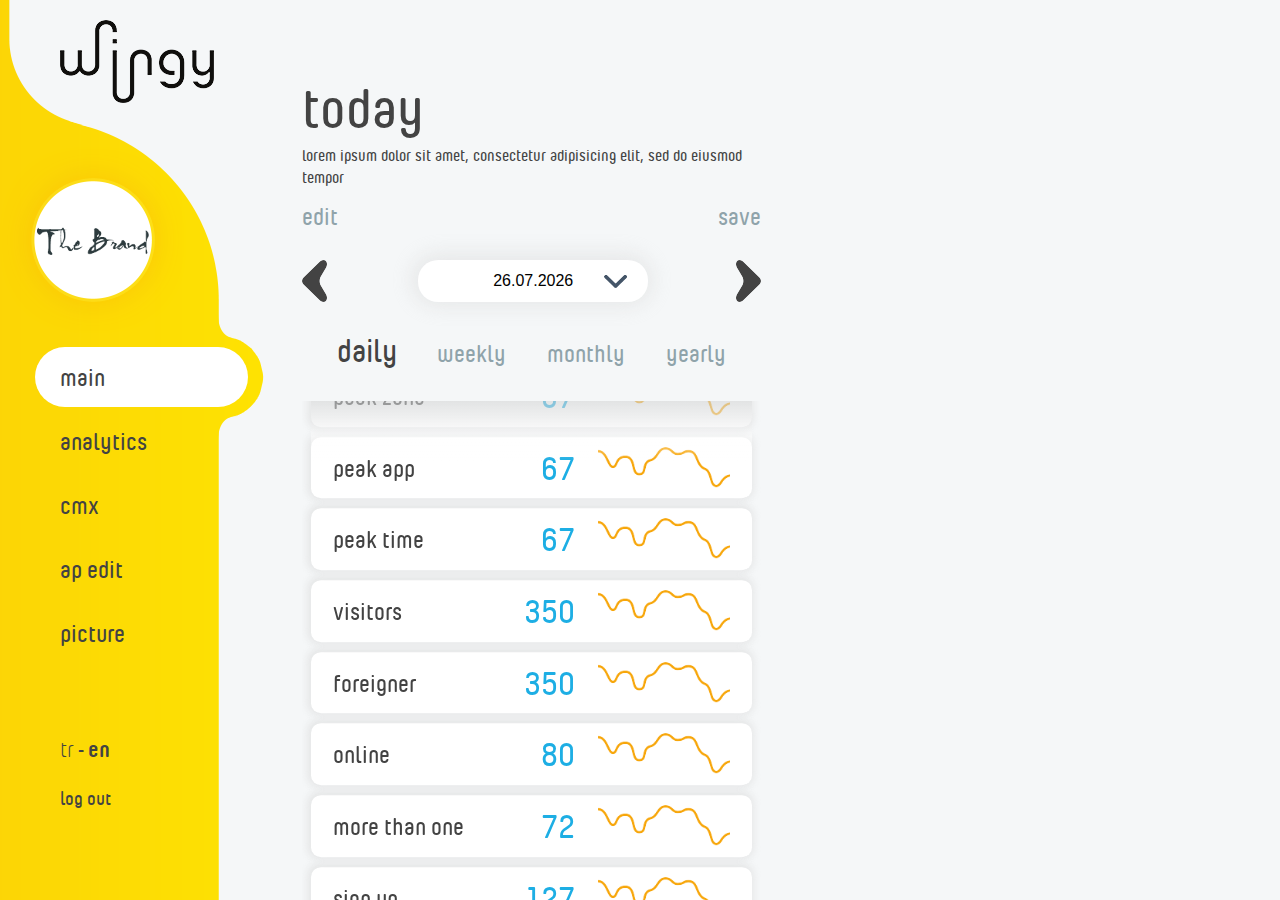
==== commit e37d0ec9: "Development" ====
--- a/index.html
+++ b/index.html
@@ -2,33 +2,41 @@
 <html lang="en" dir="ltr">
 
 <head>
+    <title>VINGY | INDEX</title>
     <meta charset="utf-8">
-    <title>VINGY</title>
+    <meta name="viewport" content="width=device-width, initial-scale=1">
     <link rel="stylesheet" href="assets/css/app.css">
-    <!-- <link rel="stylesheet" href="assets/css/slick.css"> -->
     <link rel="stylesheet" href="assets/css/swiper.min.css">
     <link rel="stylesheet" href="assets/js/jquery-ui/jquery-ui.min.css">
-    <script type="text/javascript" src="https://code.jquery.com/jquery-3.4.1.min.js"></script>
+    <script type="text/javascript" src="assets/js/jquery-3.4.1.min.js"></script>
     <script type="text/javascript" src="assets/js/jquery-ui/jquery-ui.min.js"></script>
-    <!-- <script type="text/javascript" src="assets/js/slick.min.js"></script> -->
     <script type="text/javascript" src="assets/js/swiper.min.js"></script>
 </head>
 
 <body>
     <div class="wrapper">
+
+        <div class="mobile">
+            <div class="menu-items">
+                <span></span>
+                <span></span>
+                <span></span>
+            </div>
+            <div class="close-icon"><img src="assets/img/mobile-menu-close-icon.png" alt="Close"></div>
+        </div>
         <nav>
-            <div class="brand-logo-area"><img src="assets/img/brand-logo.png"></div>
             <div class="nav-top">
                 <div class="logo">
                     <img src="assets/img/logo.png" alt="VINGY">
                 </div>
+                <div class="brand-logo-area"><img src="assets/img/brand-logo.png"></div>
             </div>
             <div class="menu">
                 <div class="hover-slide"></div>
                 <ul>
                     <li class="menu-item active"><a href="javascript:;">main</a></li>
                     <li class="menu-item"><a href="analytics.html">analytics</a></li>
-                    <li class="menu-item"><a href="javascript:;">cmx</a></li>
+                    <li class="menu-item"><a href="cmx.html">cmx</a></li>
                     <li class="menu-item"><a href="javascript:;">ap edit</a></li>
                     <li class="menu-item"><a href="javascript:;">picture</a></li>
                     <li class="language"><a href="javascript:;">tr</a> - <a href="javascript:;" class="active">en</a></li>
@@ -36,583 +44,585 @@
                 </ul>
             </div>
         </nav>
-        <section class="container">
-            <div class="row">
-                <div class="left-area">
-                    <div class="text-area">
-                        <h2>today</h2>
-                        <form action="">
-                            <span class="textarea">lorem ipsum dolor sit amet, consectetur adipisicing elit, sed do eiusmod tempor</span>
-                            <div class="text-buttons">
-                                <a href="javascript:;" class="edit">edit</a>
-                                <a href="javascript:;" class="save">save</a>
+        <section class="container main">
+            <div class="container-area">
+                <div class="row">
+                    <div class="left-area">
+                        <div class="text-area">
+                            <h2>today</h2>
+                            <form action="">
+                                <span class="textarea">lorem ipsum dolor sit amet, consectetur adipisicing elit, sed do eiusmod tempor</span>
+                                <div class="text-buttons">
+                                    <a href="javascript:;" class="edit">edit</a>
+                                    <a href="javascript:;" class="save">save</a>
+                                </div>
+                            </form>
+                        </div>
+                        <div class="calendar-area">
+                            <div class="prev-btn">
+                                <button type="button" class="prev"></button>
                             </div>
-                        </form>
-                    </div>
-                    <div class="calendar-area">
-                        <div class="prev-btn">
-                            <button type="button" class="prev"></button>
+                            <div class="calendar">
+                                <input type="text" name="date" class="datepicker">
+                            </div>
+                            <div class="next-btn">
+                                <button type="button" class="next"></button>
+                            </div>
                         </div>
-                        <div class="calendar">
-                            <input type="text" name="date" class="datepicker">
+                        <div class="days">
+                            <ul>
+                                <li><a href="javascript:;" class="active">daily</a></li>
+                                <li><a href="javascript:;">weekly</a></li>
+                                <li><a href="javascript:;">monthly</a></li>
+                                <li><a href="javascript:;">yearly</a></li>
+                            </ul>
                         </div>
-                        <div class="next-btn">
-                            <button type="button" class="next"></button>
-                        </div>
-                    </div>
-                    <div class="days">
-                        <ul>
-                            <li><a href="javascript:;" class="active">daily</a></li>
-                            <li><a href="javascript:;">weekly</a></li>
-                            <li><a href="javascript:;">monthly</a></li>
-                            <li><a href="javascript:;">yearly</a></li>
-                        </ul>
-                    </div>
-                    <div class="swiper-container main-data-list">
-                        <div class="swiper-wrapper">
-                            <div class="item swiper-slide">
-                                <div class="item-content">
-                                    <span class="title">visitors</span>
-                                    <span class="number">350</span>
-                                    <span class="chart"><img src="assets/img/chart-1.png" alt=""></span>
+                        <div class="swiper-container main-data-list">
+                            <div class="swiper-wrapper">
+                                <div class="item swiper-slide">
+                                    <div class="item-content">
+                                        <span class="title">visitors</span>
+                                        <span class="number">350</span>
+                                        <span class="chart"><img src="assets/img/chart-1.png" alt=""></span>
+                                    </div>
+                                    <div class="item-content-detail">
+                                        <div class="swiper-container swiper-container-nested">
+                                            <div class="swiper-wrapper slider-item-contents">
+                                                <div class="swiper-slide">
+                                                    <div class="data-item" data-accordion-content="content-1">
+                                                        <span class="title">Turkey</span>
+                                                        <span class="number">21</span>
+                                                    </div>
+                                                </div>
+                                                <div class="swiper-slide">
+                                                    <div class="data-item" data-accordion-content="content-2">
+                                                        <span class="title">Japan</span>
+                                                        <span class="number">3</span>
+                                                    </div>
+                                                </div>
+                                                <div class="swiper-slide">
+                                                    <div class="data-item" data-accordion-content="content-1">
+                                                        <span class="title">Saudi Arabia</span>
+                                                        <span class="number">3</span>
+                                                    </div>
+                                                </div>
+                                                <div class="swiper-slide">
+                                                    <div class="data-item" data-accordion-content="content-2">
+                                                        <span class="title">Germany</span>
+                                                        <span class="number">1</span>
+                                                    </div>
+                                                </div>
+                                                <div class="swiper-slide">
+                                                    <div class="data-item" data-accordion-content="content-1">
+                                                        <span class="title">Turkey</span>
+                                                        <span class="number">21</span>
+                                                    </div>
+                                                </div>
+                                                <div class="swiper-slide">
+                                                    <div class="data-item" data-accordion-content="content-2">
+                                                        <span class="title">Japan</span>
+                                                        <span class="number">3</span>
+                                                    </div>
+                                                </div>
+                                                <div class="swiper-slide">
+                                                    <div class="data-item" data-accordion-content="content-1">
+                                                        <span class="title">Saudi Arabia</span>
+                                                        <span class="number">3</span>
+                                                    </div>
+                                                </div>
+                                                <div class="swiper-slide">
+                                                    <div class="data-item" data-accordion-content="content-2">
+                                                        <span class="title">Germany</span>
+                                                        <span class="number">1</span>
+                                                    </div>
+                                                </div>
+                                            </div>
+                                        </div>
+                                    </div>
                                 </div>
-                                <div class="item-content-detail">
-                                    <div class="swiper-container swiper-container-nested">
-                                        <div class="swiper-wrapper slider-item-contents">
-                                            <div class="swiper-slide">
-                                                <div class="data-item" data-accordion-content="content-1">
-                                                    <span class="title">Turkey</span>
-                                                    <span class="number">21</span>
-                                                </div>
-                                            </div>
-                                            <div class="swiper-slide">
-                                                <div class="data-item" data-accordion-content="content-2">
-                                                    <span class="title">Japan</span>
-                                                    <span class="number">3</span>
-                                                </div>
-                                            </div>
-                                            <div class="swiper-slide">
-                                                <div class="data-item" data-accordion-content="content-1">
-                                                    <span class="title">Saudi Arabia</span>
-                                                    <span class="number">3</span>
-                                                </div>
-                                            </div>
-                                            <div class="swiper-slide">
-                                                <div class="data-item" data-accordion-content="content-2">
-                                                    <span class="title">Germany</span>
-                                                    <span class="number">1</span>
-                                                </div>
-                                            </div>
-                                            <div class="swiper-slide">
-                                                <div class="data-item" data-accordion-content="content-1">
-                                                    <span class="title">Turkey</span>
-                                                    <span class="number">21</span>
-                                                </div>
-                                            </div>
-                                            <div class="swiper-slide">
-                                                <div class="data-item" data-accordion-content="content-2">
-                                                    <span class="title">Japan</span>
-                                                    <span class="number">3</span>
-                                                </div>
-                                            </div>
-                                            <div class="swiper-slide">
-                                                <div class="data-item" data-accordion-content="content-1">
-                                                    <span class="title">Saudi Arabia</span>
-                                                    <span class="number">3</span>
-                                                </div>
-                                            </div>
-                                            <div class="swiper-slide">
-                                                <div class="data-item" data-accordion-content="content-2">
-                                                    <span class="title">Germany</span>
-                                                    <span class="number">1</span>
+                                <div class="item swiper-slide">
+                                    <div class="item-content">
+                                        <span class="title">foreigner</span>
+                                        <span class="number">350</span>
+                                        <span class="chart"><img src="assets/img/chart-1.png" alt=""></span>
+                                    </div>
+                                    <div class="item-content-detail">
+                                        <div class="swiper-container swiper-container-nested">
+                                            <div class="swiper-wrapper slider-item-contents">
+                                                <div class="swiper-slide">
+                                                    <div class="data-item" data-accordion-content="content-1">
+                                                        <span class="title">Turkey</span>
+                                                        <span class="number">21</span>
+                                                    </div>
+                                                </div>
+                                                <div class="swiper-slide">
+                                                    <div class="data-item" data-accordion-content="content-2">
+                                                        <span class="title">Japan</span>
+                                                        <span class="number">3</span>
+                                                    </div>
+                                                </div>
+                                                <div class="swiper-slide">
+                                                    <div class="data-item" data-accordion-content="content-1">
+                                                        <span class="title">Saudi Arabia</span>
+                                                        <span class="number">3</span>
+                                                    </div>
+                                                </div>
+                                                <div class="swiper-slide">
+                                                    <div class="data-item" data-accordion-content="content-2">
+                                                        <span class="title">Germany</span>
+                                                        <span class="number">1</span>
+                                                    </div>
+                                                </div>
+                                                <div class="swiper-slide">
+                                                    <div class="data-item" data-accordion-content="content-1">
+                                                        <span class="title">Turkey</span>
+                                                        <span class="number">21</span>
+                                                    </div>
+                                                </div>
+                                                <div class="swiper-slide">
+                                                    <div class="data-item" data-accordion-content="content-2">
+                                                        <span class="title">Japan</span>
+                                                        <span class="number">3</span>
+                                                    </div>
+                                                </div>
+                                                <div class="swiper-slide">
+                                                    <div class="data-item" data-accordion-content="content-1">
+                                                        <span class="title">Saudi Arabia</span>
+                                                        <span class="number">3</span>
+                                                    </div>
+                                                </div>
+                                                <div class="swiper-slide">
+                                                    <div class="data-item" data-accordion-content="content-2">
+                                                        <span class="title">Germany</span>
+                                                        <span class="number">1</span>
+                                                    </div>
                                                 </div>
                                             </div>
                                         </div>
                                     </div>
                                 </div>
-                            </div>
-                            <div class="item swiper-slide">
-                                <div class="item-content">
-                                    <span class="title">foreigner</span>
-                                    <span class="number">350</span>
-                                    <span class="chart"><img src="assets/img/chart-1.png" alt=""></span>
+                                <div class="item swiper-slide">
+                                    <div class="item-content">
+                                        <span class="title">online</span>
+                                        <span class="number">80</span>
+                                        <span class="chart"><img src="assets/img/chart-1.png" alt=""></span>
+                                    </div>
+                                    <div class="item-content-detail">
+                                        <div class="swiper-container swiper-container-nested">
+                                            <div class="swiper-wrapper slider-item-contents">
+                                                <div class="swiper-slide">
+                                                    <div class="data-item" data-accordion-content="content-1">
+                                                        <span class="title">Turkey</span>
+                                                        <span class="number">21</span>
+                                                    </div>
+                                                </div>
+                                                <div class="swiper-slide">
+                                                    <div class="data-item" data-accordion-content="content-2">
+                                                        <span class="title">Japan</span>
+                                                        <span class="number">3</span>
+                                                    </div>
+                                                </div>
+                                                <div class="swiper-slide">
+                                                    <div class="data-item" data-accordion-content="content-1">
+                                                        <span class="title">Saudi Arabia</span>
+                                                        <span class="number">3</span>
+                                                    </div>
+                                                </div>
+                                                <div class="swiper-slide">
+                                                    <div class="data-item" data-accordion-content="content-2">
+                                                        <span class="title">Germany</span>
+                                                        <span class="number">1</span>
+                                                    </div>
+                                                </div>
+                                                <div class="swiper-slide">
+                                                    <div class="data-item" data-accordion-content="content-1">
+                                                        <span class="title">Turkey</span>
+                                                        <span class="number">21</span>
+                                                    </div>
+                                                </div>
+                                                <div class="swiper-slide">
+                                                    <div class="data-item" data-accordion-content="content-2">
+                                                        <span class="title">Japan</span>
+                                                        <span class="number">3</span>
+                                                    </div>
+                                                </div>
+                                                <div class="swiper-slide">
+                                                    <div class="data-item" data-accordion-content="content-1">
+                                                        <span class="title">Saudi Arabia</span>
+                                                        <span class="number">3</span>
+                                                    </div>
+                                                </div>
+                                                <div class="swiper-slide">
+                                                    <div class="data-item" data-accordion-content="content-2">
+                                                        <span class="title">Germany</span>
+                                                        <span class="number">1</span>
+                                                    </div>
+                                                </div>
+                                            </div>
+                                        </div>
+                                    </div>
                                 </div>
-                                <div class="item-content-detail">
-                                    <div class="swiper-container swiper-container-nested">
-                                        <div class="swiper-wrapper slider-item-contents">
-                                            <div class="swiper-slide">
-                                                <div class="data-item" data-accordion-content="content-1">
-                                                    <span class="title">Turkey</span>
-                                                    <span class="number">21</span>
-                                                </div>
-                                            </div>
-                                            <div class="swiper-slide">
-                                                <div class="data-item" data-accordion-content="content-2">
-                                                    <span class="title">Japan</span>
-                                                    <span class="number">3</span>
-                                                </div>
-                                            </div>
-                                            <div class="swiper-slide">
-                                                <div class="data-item" data-accordion-content="content-1">
-                                                    <span class="title">Saudi Arabia</span>
-                                                    <span class="number">3</span>
-                                                </div>
-                                            </div>
-                                            <div class="swiper-slide">
-                                                <div class="data-item" data-accordion-content="content-2">
-                                                    <span class="title">Germany</span>
-                                                    <span class="number">1</span>
-                                                </div>
-                                            </div>
-                                            <div class="swiper-slide">
-                                                <div class="data-item" data-accordion-content="content-1">
-                                                    <span class="title">Turkey</span>
-                                                    <span class="number">21</span>
-                                                </div>
-                                            </div>
-                                            <div class="swiper-slide">
-                                                <div class="data-item" data-accordion-content="content-2">
-                                                    <span class="title">Japan</span>
-                                                    <span class="number">3</span>
-                                                </div>
-                                            </div>
-                                            <div class="swiper-slide">
-                                                <div class="data-item" data-accordion-content="content-1">
-                                                    <span class="title">Saudi Arabia</span>
-                                                    <span class="number">3</span>
-                                                </div>
-                                            </div>
-                                            <div class="swiper-slide">
-                                                <div class="data-item" data-accordion-content="content-2">
-                                                    <span class="title">Germany</span>
-                                                    <span class="number">1</span>
+                                <div class="item swiper-slide">
+                                    <div class="item-content">
+                                        <span class="title">more than one</span>
+                                        <span class="number">72</span>
+                                        <span class="chart"><img src="assets/img/chart-1.png" alt=""></span>
+                                    </div>
+                                    <div class="item-content-detail">
+                                        <div class="swiper-container swiper-container-nested">
+                                            <div class="swiper-wrapper slider-item-contents">
+                                                <div class="swiper-slide">
+                                                    <div class="data-item" data-accordion-content="content-1">
+                                                        <span class="title">Turkey</span>
+                                                        <span class="number">21</span>
+                                                    </div>
+                                                </div>
+                                                <div class="swiper-slide">
+                                                    <div class="data-item" data-accordion-content="content-2">
+                                                        <span class="title">Japan</span>
+                                                        <span class="number">3</span>
+                                                    </div>
+                                                </div>
+                                                <div class="swiper-slide">
+                                                    <div class="data-item" data-accordion-content="content-1">
+                                                        <span class="title">Saudi Arabia</span>
+                                                        <span class="number">3</span>
+                                                    </div>
+                                                </div>
+                                                <div class="swiper-slide">
+                                                    <div class="data-item" data-accordion-content="content-2">
+                                                        <span class="title">Germany</span>
+                                                        <span class="number">1</span>
+                                                    </div>
+                                                </div>
+                                                <div class="swiper-slide">
+                                                    <div class="data-item" data-accordion-content="content-1">
+                                                        <span class="title">Turkey</span>
+                                                        <span class="number">21</span>
+                                                    </div>
+                                                </div>
+                                                <div class="swiper-slide">
+                                                    <div class="data-item" data-accordion-content="content-2">
+                                                        <span class="title">Japan</span>
+                                                        <span class="number">3</span>
+                                                    </div>
+                                                </div>
+                                                <div class="swiper-slide">
+                                                    <div class="data-item" data-accordion-content="content-1">
+                                                        <span class="title">Saudi Arabia</span>
+                                                        <span class="number">3</span>
+                                                    </div>
+                                                </div>
+                                                <div class="swiper-slide">
+                                                    <div class="data-item" data-accordion-content="content-2">
+                                                        <span class="title">Germany</span>
+                                                        <span class="number">1</span>
+                                                    </div>
                                                 </div>
                                             </div>
                                         </div>
                                     </div>
                                 </div>
-                            </div>
-                            <div class="item swiper-slide">
-                                <div class="item-content">
-                                    <span class="title">online</span>
-                                    <span class="number">80</span>
-                                    <span class="chart"><img src="assets/img/chart-1.png" alt=""></span>
+                                <div class="item swiper-slide">
+                                    <div class="item-content">
+                                        <span class="title">sign up</span>
+                                        <span class="number">127</span>
+                                        <span class="chart"><img src="assets/img/chart-1.png" alt=""></span>
+                                    </div>
+                                    <div class="item-content-detail">
+                                        <div class="swiper-container swiper-container-nested">
+                                            <div class="swiper-wrapper slider-item-contents">
+                                                <div class="swiper-slide">
+                                                    <div class="data-item" data-accordion-content="content-1">
+                                                        <span class="title">Turkey</span>
+                                                        <span class="number">21</span>
+                                                    </div>
+                                                </div>
+                                                <div class="swiper-slide">
+                                                    <div class="data-item" data-accordion-content="content-2">
+                                                        <span class="title">Japan</span>
+                                                        <span class="number">3</span>
+                                                    </div>
+                                                </div>
+                                                <div class="swiper-slide">
+                                                    <div class="data-item" data-accordion-content="content-1">
+                                                        <span class="title">Saudi Arabia</span>
+                                                        <span class="number">3</span>
+                                                    </div>
+                                                </div>
+                                                <div class="swiper-slide">
+                                                    <div class="data-item" data-accordion-content="content-2">
+                                                        <span class="title">Germany</span>
+                                                        <span class="number">1</span>
+                                                    </div>
+                                                </div>
+                                                <div class="swiper-slide">
+                                                    <div class="data-item" data-accordion-content="content-1">
+                                                        <span class="title">Turkey</span>
+                                                        <span class="number">21</span>
+                                                    </div>
+                                                </div>
+                                                <div class="swiper-slide">
+                                                    <div class="data-item" data-accordion-content="content-2">
+                                                        <span class="title">Japan</span>
+                                                        <span class="number">3</span>
+                                                    </div>
+                                                </div>
+                                                <div class="swiper-slide">
+                                                    <div class="data-item" data-accordion-content="content-1">
+                                                        <span class="title">Saudi Arabia</span>
+                                                        <span class="number">3</span>
+                                                    </div>
+                                                </div>
+                                                <div class="swiper-slide">
+                                                    <div class="data-item" data-accordion-content="content-2">
+                                                        <span class="title">Germany</span>
+                                                        <span class="number">1</span>
+                                                    </div>
+                                                </div>
+                                            </div>
+                                        </div>
+                                    </div>
                                 </div>
-                                <div class="item-content-detail">
-                                    <div class="swiper-container swiper-container-nested">
-                                        <div class="swiper-wrapper slider-item-contents">
-                                            <div class="swiper-slide">
-                                                <div class="data-item" data-accordion-content="content-1">
-                                                    <span class="title">Turkey</span>
-                                                    <span class="number">21</span>
-                                                </div>
-                                            </div>
-                                            <div class="swiper-slide">
-                                                <div class="data-item" data-accordion-content="content-2">
-                                                    <span class="title">Japan</span>
-                                                    <span class="number">3</span>
-                                                </div>
-                                            </div>
-                                            <div class="swiper-slide">
-                                                <div class="data-item" data-accordion-content="content-1">
-                                                    <span class="title">Saudi Arabia</span>
-                                                    <span class="number">3</span>
-                                                </div>
-                                            </div>
-                                            <div class="swiper-slide">
-                                                <div class="data-item" data-accordion-content="content-2">
-                                                    <span class="title">Germany</span>
-                                                    <span class="number">1</span>
-                                                </div>
-                                            </div>
-                                            <div class="swiper-slide">
-                                                <div class="data-item" data-accordion-content="content-1">
-                                                    <span class="title">Turkey</span>
-                                                    <span class="number">21</span>
-                                                </div>
-                                            </div>
-                                            <div class="swiper-slide">
-                                                <div class="data-item" data-accordion-content="content-2">
-                                                    <span class="title">Japan</span>
-                                                    <span class="number">3</span>
-                                                </div>
-                                            </div>
-                                            <div class="swiper-slide">
-                                                <div class="data-item" data-accordion-content="content-1">
-                                                    <span class="title">Saudi Arabia</span>
-                                                    <span class="number">3</span>
-                                                </div>
-                                            </div>
-                                            <div class="swiper-slide">
-                                                <div class="data-item" data-accordion-content="content-2">
-                                                    <span class="title">Germany</span>
-                                                    <span class="number">1</span>
+                                <div class="item swiper-slide">
+                                    <div class="item-content">
+                                        <span class="title">birthday</span>
+                                        <span class="number">46</span>
+                                        <span class="chart"><img src="assets/img/chart-1.png" alt=""></span>
+                                    </div>
+                                    <div class="item-content-detail">
+                                        <div class="swiper-container swiper-container-nested">
+                                            <div class="swiper-wrapper slider-item-contents">
+                                                <div class="swiper-slide">
+                                                    <div class="data-item" data-accordion-content="content-1">
+                                                        <span class="title">Turkey</span>
+                                                        <span class="number">21</span>
+                                                    </div>
+                                                </div>
+                                                <div class="swiper-slide">
+                                                    <div class="data-item" data-accordion-content="content-2">
+                                                        <span class="title">Japan</span>
+                                                        <span class="number">3</span>
+                                                    </div>
+                                                </div>
+                                                <div class="swiper-slide">
+                                                    <div class="data-item" data-accordion-content="content-1">
+                                                        <span class="title">Saudi Arabia</span>
+                                                        <span class="number">3</span>
+                                                    </div>
+                                                </div>
+                                                <div class="swiper-slide">
+                                                    <div class="data-item" data-accordion-content="content-2">
+                                                        <span class="title">Germany</span>
+                                                        <span class="number">1</span>
+                                                    </div>
+                                                </div>
+                                                <div class="swiper-slide">
+                                                    <div class="data-item" data-accordion-content="content-1">
+                                                        <span class="title">Turkey</span>
+                                                        <span class="number">21</span>
+                                                    </div>
+                                                </div>
+                                                <div class="swiper-slide">
+                                                    <div class="data-item" data-accordion-content="content-2">
+                                                        <span class="title">Japan</span>
+                                                        <span class="number">3</span>
+                                                    </div>
+                                                </div>
+                                                <div class="swiper-slide">
+                                                    <div class="data-item" data-accordion-content="content-1">
+                                                        <span class="title">Saudi Arabia</span>
+                                                        <span class="number">3</span>
+                                                    </div>
+                                                </div>
+                                                <div class="swiper-slide">
+                                                    <div class="data-item" data-accordion-content="content-2">
+                                                        <span class="title">Germany</span>
+                                                        <span class="number">1</span>
+                                                    </div>
                                                 </div>
                                             </div>
                                         </div>
                                     </div>
                                 </div>
-                            </div>
-                            <div class="item swiper-slide">
-                                <div class="item-content">
-                                    <span class="title">more than one</span>
-                                    <span class="number">72</span>
-                                    <span class="chart"><img src="assets/img/chart-1.png" alt=""></span>
+                                <div class="item swiper-slide">
+                                    <div class="item-content">
+                                        <span class="title">peak zone</span>
+                                        <span class="number">67</span>
+                                        <span class="chart"><img src="assets/img/chart-1.png" alt=""></span>
+                                    </div>
+                                    <div class="item-content-detail">
+                                        <div class="swiper-container swiper-container-nested">
+                                            <div class="swiper-wrapper slider-item-contents">
+                                                <div class="swiper-slide">
+                                                    <div class="data-item" data-accordion-content="content-1">
+                                                        <span class="title">Turkey</span>
+                                                        <span class="number">21</span>
+                                                    </div>
+                                                </div>
+                                                <div class="swiper-slide">
+                                                    <div class="data-item" data-accordion-content="content-2">
+                                                        <span class="title">Japan</span>
+                                                        <span class="number">3</span>
+                                                    </div>
+                                                </div>
+                                                <div class="swiper-slide">
+                                                    <div class="data-item" data-accordion-content="content-1">
+                                                        <span class="title">Saudi Arabia</span>
+                                                        <span class="number">3</span>
+                                                    </div>
+                                                </div>
+                                                <div class="swiper-slide">
+                                                    <div class="data-item" data-accordion-content="content-2">
+                                                        <span class="title">Germany</span>
+                                                        <span class="number">1</span>
+                                                    </div>
+                                                </div>
+                                                <div class="swiper-slide">
+                                                    <div class="data-item" data-accordion-content="content-1">
+                                                        <span class="title">Turkey</span>
+                                                        <span class="number">21</span>
+                                                    </div>
+                                                </div>
+                                                <div class="swiper-slide">
+                                                    <div class="data-item" data-accordion-content="content-2">
+                                                        <span class="title">Japan</span>
+                                                        <span class="number">3</span>
+                                                    </div>
+                                                </div>
+                                                <div class="swiper-slide">
+                                                    <div class="data-item" data-accordion-content="content-1">
+                                                        <span class="title">Saudi Arabia</span>
+                                                        <span class="number">3</span>
+                                                    </div>
+                                                </div>
+                                                <div class="swiper-slide">
+                                                    <div class="data-item" data-accordion-content="content-2">
+                                                        <span class="title">Germany</span>
+                                                        <span class="number">1</span>
+                                                    </div>
+                                                </div>
+                                            </div>
+                                        </div>
+                                    </div>
                                 </div>
-                                <div class="item-content-detail">
-                                    <div class="swiper-container swiper-container-nested">
-                                        <div class="swiper-wrapper slider-item-contents">
-                                            <div class="swiper-slide">
-                                                <div class="data-item" data-accordion-content="content-1">
-                                                    <span class="title">Turkey</span>
-                                                    <span class="number">21</span>
-                                                </div>
-                                            </div>
-                                            <div class="swiper-slide">
-                                                <div class="data-item" data-accordion-content="content-2">
-                                                    <span class="title">Japan</span>
-                                                    <span class="number">3</span>
-                                                </div>
-                                            </div>
-                                            <div class="swiper-slide">
-                                                <div class="data-item" data-accordion-content="content-1">
-                                                    <span class="title">Saudi Arabia</span>
-                                                    <span class="number">3</span>
-                                                </div>
-                                            </div>
-                                            <div class="swiper-slide">
-                                                <div class="data-item" data-accordion-content="content-2">
-                                                    <span class="title">Germany</span>
-                                                    <span class="number">1</span>
-                                                </div>
-                                            </div>
-                                            <div class="swiper-slide">
-                                                <div class="data-item" data-accordion-content="content-1">
-                                                    <span class="title">Turkey</span>
-                                                    <span class="number">21</span>
-                                                </div>
-                                            </div>
-                                            <div class="swiper-slide">
-                                                <div class="data-item" data-accordion-content="content-2">
-                                                    <span class="title">Japan</span>
-                                                    <span class="number">3</span>
-                                                </div>
-                                            </div>
-                                            <div class="swiper-slide">
-                                                <div class="data-item" data-accordion-content="content-1">
-                                                    <span class="title">Saudi Arabia</span>
-                                                    <span class="number">3</span>
-                                                </div>
-                                            </div>
-                                            <div class="swiper-slide">
-                                                <div class="data-item" data-accordion-content="content-2">
-                                                    <span class="title">Germany</span>
-                                                    <span class="number">1</span>
+                                <div class="item swiper-slide">
+                                    <div class="item-content">
+                                        <span class="title">peak app</span>
+                                        <span class="number">67</span>
+                                        <span class="chart"><img src="assets/img/chart-1.png" alt=""></span>
+                                    </div>
+                                    <div class="item-content-detail">
+                                        <div class="swiper-container swiper-container-nested">
+                                            <div class="swiper-wrapper slider-item-contents">
+                                                <div class="swiper-slide">
+                                                    <div class="data-item" data-accordion-content="content-1">
+                                                        <span class="title">Turkey</span>
+                                                        <span class="number">21</span>
+                                                    </div>
+                                                </div>
+                                                <div class="swiper-slide">
+                                                    <div class="data-item" data-accordion-content="content-2">
+                                                        <span class="title">Japan</span>
+                                                        <span class="number">3</span>
+                                                    </div>
+                                                </div>
+                                                <div class="swiper-slide">
+                                                    <div class="data-item" data-accordion-content="content-1">
+                                                        <span class="title">Saudi Arabia</span>
+                                                        <span class="number">3</span>
+                                                    </div>
+                                                </div>
+                                                <div class="swiper-slide">
+                                                    <div class="data-item" data-accordion-content="content-2">
+                                                        <span class="title">Germany</span>
+                                                        <span class="number">1</span>
+                                                    </div>
+                                                </div>
+                                                <div class="swiper-slide">
+                                                    <div class="data-item" data-accordion-content="content-1">
+                                                        <span class="title">Turkey</span>
+                                                        <span class="number">21</span>
+                                                    </div>
+                                                </div>
+                                                <div class="swiper-slide">
+                                                    <div class="data-item" data-accordion-content="content-2">
+                                                        <span class="title">Japan</span>
+                                                        <span class="number">3</span>
+                                                    </div>
+                                                </div>
+                                                <div class="swiper-slide">
+                                                    <div class="data-item" data-accordion-content="content-1">
+                                                        <span class="title">Saudi Arabia</span>
+                                                        <span class="number">3</span>
+                                                    </div>
+                                                </div>
+                                                <div class="swiper-slide">
+                                                    <div class="data-item" data-accordion-content="content-2">
+                                                        <span class="title">Germany</span>
+                                                        <span class="number">1</span>
+                                                    </div>
                                                 </div>
                                             </div>
                                         </div>
                                     </div>
                                 </div>
-                            </div>
-                            <div class="item swiper-slide">
-                                <div class="item-content">
-                                    <span class="title">sign up</span>
-                                    <span class="number">127</span>
-                                    <span class="chart"><img src="assets/img/chart-1.png" alt=""></span>
-                                </div>
-                                <div class="item-content-detail">
-                                    <div class="swiper-container swiper-container-nested">
-                                        <div class="swiper-wrapper slider-item-contents">
-                                            <div class="swiper-slide">
-                                                <div class="data-item" data-accordion-content="content-1">
-                                                    <span class="title">Turkey</span>
-                                                    <span class="number">21</span>
-                                                </div>
-                                            </div>
-                                            <div class="swiper-slide">
-                                                <div class="data-item" data-accordion-content="content-2">
-                                                    <span class="title">Japan</span>
-                                                    <span class="number">3</span>
-                                                </div>
-                                            </div>
-                                            <div class="swiper-slide">
-                                                <div class="data-item" data-accordion-content="content-1">
-                                                    <span class="title">Saudi Arabia</span>
-                                                    <span class="number">3</span>
-                                                </div>
-                                            </div>
-                                            <div class="swiper-slide">
-                                                <div class="data-item" data-accordion-content="content-2">
-                                                    <span class="title">Germany</span>
-                                                    <span class="number">1</span>
-                                                </div>
-                                            </div>
-                                            <div class="swiper-slide">
-                                                <div class="data-item" data-accordion-content="content-1">
-                                                    <span class="title">Turkey</span>
-                                                    <span class="number">21</span>
-                                                </div>
-                                            </div>
-                                            <div class="swiper-slide">
-                                                <div class="data-item" data-accordion-content="content-2">
-                                                    <span class="title">Japan</span>
-                                                    <span class="number">3</span>
-                                                </div>
-                                            </div>
-                                            <div class="swiper-slide">
-                                                <div class="data-item" data-accordion-content="content-1">
-                                                    <span class="title">Saudi Arabia</span>
-                                                    <span class="number">3</span>
-                                                </div>
-                                            </div>
-                                            <div class="swiper-slide">
-                                                <div class="data-item" data-accordion-content="content-2">
-                                                    <span class="title">Germany</span>
-                                                    <span class="number">1</span>
-                                                </div>
-                                            </div>
-                                        </div>
-                                    </div>
-                                </div>
-                            </div>
-                            <div class="item swiper-slide">
-                                <div class="item-content">
-                                    <span class="title">birthday</span>
-                                    <span class="number">46</span>
-                                    <span class="chart"><img src="assets/img/chart-1.png" alt=""></span>
-                                </div>
-                                <div class="item-content-detail">
-                                    <div class="swiper-container swiper-container-nested">
-                                        <div class="swiper-wrapper slider-item-contents">
-                                            <div class="swiper-slide">
-                                                <div class="data-item" data-accordion-content="content-1">
-                                                    <span class="title">Turkey</span>
-                                                    <span class="number">21</span>
-                                                </div>
-                                            </div>
-                                            <div class="swiper-slide">
-                                                <div class="data-item" data-accordion-content="content-2">
-                                                    <span class="title">Japan</span>
-                                                    <span class="number">3</span>
-                                                </div>
-                                            </div>
-                                            <div class="swiper-slide">
-                                                <div class="data-item" data-accordion-content="content-1">
-                                                    <span class="title">Saudi Arabia</span>
-                                                    <span class="number">3</span>
-                                                </div>
-                                            </div>
-                                            <div class="swiper-slide">
-                                                <div class="data-item" data-accordion-content="content-2">
-                                                    <span class="title">Germany</span>
-                                                    <span class="number">1</span>
-                                                </div>
-                                            </div>
-                                            <div class="swiper-slide">
-                                                <div class="data-item" data-accordion-content="content-1">
-                                                    <span class="title">Turkey</span>
-                                                    <span class="number">21</span>
-                                                </div>
-                                            </div>
-                                            <div class="swiper-slide">
-                                                <div class="data-item" data-accordion-content="content-2">
-                                                    <span class="title">Japan</span>
-                                                    <span class="number">3</span>
-                                                </div>
-                                            </div>
-                                            <div class="swiper-slide">
-                                                <div class="data-item" data-accordion-content="content-1">
-                                                    <span class="title">Saudi Arabia</span>
-                                                    <span class="number">3</span>
-                                                </div>
-                                            </div>
-                                            <div class="swiper-slide">
-                                                <div class="data-item" data-accordion-content="content-2">
-                                                    <span class="title">Germany</span>
-                                                    <span class="number">1</span>
-                                                </div>
-                                            </div>
-                                        </div>
-                                    </div>
-                                </div>
-                            </div>
-                            <div class="item swiper-slide">
-                                <div class="item-content">
-                                    <span class="title">peak zone</span>
-                                    <span class="number">67</span>
-                                    <span class="chart"><img src="assets/img/chart-1.png" alt=""></span>
-                                </div>
-                                <div class="item-content-detail">
-                                    <div class="swiper-container swiper-container-nested">
-                                        <div class="swiper-wrapper slider-item-contents">
-                                            <div class="swiper-slide">
-                                                <div class="data-item" data-accordion-content="content-1">
-                                                    <span class="title">Turkey</span>
-                                                    <span class="number">21</span>
-                                                </div>
-                                            </div>
-                                            <div class="swiper-slide">
-                                                <div class="data-item" data-accordion-content="content-2">
-                                                    <span class="title">Japan</span>
-                                                    <span class="number">3</span>
-                                                </div>
-                                            </div>
-                                            <div class="swiper-slide">
-                                                <div class="data-item" data-accordion-content="content-1">
-                                                    <span class="title">Saudi Arabia</span>
-                                                    <span class="number">3</span>
-                                                </div>
-                                            </div>
-                                            <div class="swiper-slide">
-                                                <div class="data-item" data-accordion-content="content-2">
-                                                    <span class="title">Germany</span>
-                                                    <span class="number">1</span>
-                                                </div>
-                                            </div>
-                                            <div class="swiper-slide">
-                                                <div class="data-item" data-accordion-content="content-1">
-                                                    <span class="title">Turkey</span>
-                                                    <span class="number">21</span>
-                                                </div>
-                                            </div>
-                                            <div class="swiper-slide">
-                                                <div class="data-item" data-accordion-content="content-2">
-                                                    <span class="title">Japan</span>
-                                                    <span class="number">3</span>
-                                                </div>
-                                            </div>
-                                            <div class="swiper-slide">
-                                                <div class="data-item" data-accordion-content="content-1">
-                                                    <span class="title">Saudi Arabia</span>
-                                                    <span class="number">3</span>
-                                                </div>
-                                            </div>
-                                            <div class="swiper-slide">
-                                                <div class="data-item" data-accordion-content="content-2">
-                                                    <span class="title">Germany</span>
-                                                    <span class="number">1</span>
-                                                </div>
-                                            </div>
-                                        </div>
-                                    </div>
-                                </div>
-                            </div>
-                            <div class="item swiper-slide">
-                                <div class="item-content">
-                                    <span class="title">peak app</span>
-                                    <span class="number">67</span>
-                                    <span class="chart"><img src="assets/img/chart-1.png" alt=""></span>
-                                </div>
-                                <div class="item-content-detail">
-                                    <div class="swiper-container swiper-container-nested">
-                                        <div class="swiper-wrapper slider-item-contents">
-                                            <div class="swiper-slide">
-                                                <div class="data-item" data-accordion-content="content-1">
-                                                    <span class="title">Turkey</span>
-                                                    <span class="number">21</span>
-                                                </div>
-                                            </div>
-                                            <div class="swiper-slide">
-                                                <div class="data-item" data-accordion-content="content-2">
-                                                    <span class="title">Japan</span>
-                                                    <span class="number">3</span>
-                                                </div>
-                                            </div>
-                                            <div class="swiper-slide">
-                                                <div class="data-item" data-accordion-content="content-1">
-                                                    <span class="title">Saudi Arabia</span>
-                                                    <span class="number">3</span>
-                                                </div>
-                                            </div>
-                                            <div class="swiper-slide">
-                                                <div class="data-item" data-accordion-content="content-2">
-                                                    <span class="title">Germany</span>
-                                                    <span class="number">1</span>
-                                                </div>
-                                            </div>
-                                            <div class="swiper-slide">
-                                                <div class="data-item" data-accordion-content="content-1">
-                                                    <span class="title">Turkey</span>
-                                                    <span class="number">21</span>
-                                                </div>
-                                            </div>
-                                            <div class="swiper-slide">
-                                                <div class="data-item" data-accordion-content="content-2">
-                                                    <span class="title">Japan</span>
-                                                    <span class="number">3</span>
-                                                </div>
-                                            </div>
-                                            <div class="swiper-slide">
-                                                <div class="data-item" data-accordion-content="content-1">
-                                                    <span class="title">Saudi Arabia</span>
-                                                    <span class="number">3</span>
-                                                </div>
-                                            </div>
-                                            <div class="swiper-slide">
-                                                <div class="data-item" data-accordion-content="content-2">
-                                                    <span class="title">Germany</span>
-                                                    <span class="number">1</span>
-                                                </div>
-                                            </div>
-                                        </div>
-                                    </div>
-                                </div>
-                            </div>
-                            <div class="item swiper-slide">
-                                <div class="item-content">
-                                    <span class="title">peak time</span>
-                                    <span class="number">67</span>
-                                    <span class="chart"><img src="assets/img/chart-1.png" alt=""></span>
-                                </div>
-                                <div class="item-content-detail">
-                                    <div class="swiper-container swiper-container-nested">
-                                        <div class="swiper-wrapper slider-item-contents">
-                                            <div class="swiper-slide">
-                                                <div class="data-item" data-accordion-content="content-1">
-                                                    <span class="title">Turkey</span>
-                                                    <span class="number">21</span>
-                                                </div>
-                                            </div>
-                                            <div class="swiper-slide">
-                                                <div class="data-item" data-accordion-content="content-2">
-                                                    <span class="title">Japan</span>
-                                                    <span class="number">3</span>
-                                                </div>
-                                            </div>
-                                            <div class="swiper-slide">
-                                                <div class="data-item" data-accordion-content="content-1">
-                                                    <span class="title">Saudi Arabia</span>
-                                                    <span class="number">3</span>
-                                                </div>
-                                            </div>
-                                            <div class="swiper-slide">
-                                                <div class="data-item" data-accordion-content="content-2">
-                                                    <span class="title">Germany</span>
-                                                    <span class="number">1</span>
-                                                </div>
-                                            </div>
-                                            <div class="swiper-slide">
-                                                <div class="data-item" data-accordion-content="content-1">
-                                                    <span class="title">Turkey</span>
-                                                    <span class="number">21</span>
-                                                </div>
-                                            </div>
-                                            <div class="swiper-slide">
-                                                <div class="data-item" data-accordion-content="content-2">
-                                                    <span class="title">Japan</span>
-                                                    <span class="number">3</span>
-                                                </div>
-                                            </div>
-                                            <div class="swiper-slide">
-                                                <div class="data-item" data-accordion-content="content-1">
-                                                    <span class="title">Saudi Arabia</span>
-                                                    <span class="number">3</span>
-                                                </div>
-                                            </div>
-                                            <div class="swiper-slide">
-                                                <div class="data-item" data-accordion-content="content-2">
-                                                    <span class="title">Germany</span>
-                                                    <span class="number">1</span>
+                                <div class="item swiper-slide">
+                                    <div class="item-content">
+                                        <span class="title">peak time</span>
+                                        <span class="number">67</span>
+                                        <span class="chart"><img src="assets/img/chart-1.png" alt=""></span>
+                                    </div>
+                                    <div class="item-content-detail">
+                                        <div class="swiper-container swiper-container-nested">
+                                            <div class="swiper-wrapper slider-item-contents">
+                                                <div class="swiper-slide">
+                                                    <div class="data-item" data-accordion-content="content-1">
+                                                        <span class="title">Turkey</span>
+                                                        <span class="number">21</span>
+                                                    </div>
+                                                </div>
+                                                <div class="swiper-slide">
+                                                    <div class="data-item" data-accordion-content="content-2">
+                                                        <span class="title">Japan</span>
+                                                        <span class="number">3</span>
+                                                    </div>
+                                                </div>
+                                                <div class="swiper-slide">
+                                                    <div class="data-item" data-accordion-content="content-1">
+                                                        <span class="title">Saudi Arabia</span>
+                                                        <span class="number">3</span>
+                                                    </div>
+                                                </div>
+                                                <div class="swiper-slide">
+                                                    <div class="data-item" data-accordion-content="content-2">
+                                                        <span class="title">Germany</span>
+                                                        <span class="number">1</span>
+                                                    </div>
+                                                </div>
+                                                <div class="swiper-slide">
+                                                    <div class="data-item" data-accordion-content="content-1">
+                                                        <span class="title">Turkey</span>
+                                                        <span class="number">21</span>
+                                                    </div>
+                                                </div>
+                                                <div class="swiper-slide">
+                                                    <div class="data-item" data-accordion-content="content-2">
+                                                        <span class="title">Japan</span>
+                                                        <span class="number">3</span>
+                                                    </div>
+                                                </div>
+                                                <div class="swiper-slide">
+                                                    <div class="data-item" data-accordion-content="content-1">
+                                                        <span class="title">Saudi Arabia</span>
+                                                        <span class="number">3</span>
+                                                    </div>
+                                                </div>
+                                                <div class="swiper-slide">
+                                                    <div class="data-item" data-accordion-content="content-2">
+                                                        <span class="title">Germany</span>
+                                                        <span class="number">1</span>
+                                                    </div>
                                                 </div>
                                             </div>
                                         </div>
@@ -621,1176 +631,1176 @@
                             </div>
                         </div>
                     </div>
-                </div>
-                <div class="right-area">
-                    <div class="right-area-container">
-                        <div class="section-connector"></div>
-                        <img src="assets/img/black-close-icon.png" alt="" class="close-right-area">
-                        <div class="button-area">
-                            <button type="button">excel</button>
-                            <button type="button">pdf</button>
-                        </div>
-                        <div class="accordion-contents" id="content-1">
-                            <div class="item">
-                                <div class="header">
-                                    <div class="row">
-                                        <div class="col">1</div>
-                                        <div class="col name">zeynep örnekkadın</div>
-                                    </div>
-                                    <div class="row">
-                                        <div class="col"></div>
-                                        <div class="col country">turkey</div>
-                                        <div class="col number">+09 567 1234567</div>
+                    <div class="right-area">
+                        <div class="right-area-container">
+                            <div class="section-connector"></div>
+                            <img src="assets/img/black-close-icon.png" alt="" class="close-right-area">
+                            <div class="button-area">
+                                <button type="button">excel</button>
+                                <button type="button">pdf</button>
+                            </div>
+                            <div class="accordion-contents" id="content-1">
+                                <div class="item">
+                                    <div class="header">
+                                        <div class="row">
+                                            <div class="col">1</div>
+                                            <div class="col name">zeynep örnekkadın</div>
+                                        </div>
+                                        <div class="row">
+                                            <div class="col"></div>
+                                            <div class="col country">turkey</div>
+                                            <div class="col number">+09 567 1234567</div>
+                                        </div>
+                                    </div>
+                                    <div class="content">
+                                        <div class="row header-row">
+                                            <div class="col icon women"></div>
+                                            <div class="col">
+                                                <div class="key">sign up</div>
+                                                <div class="value">repeat</div>
+                                            </div>
+                                            <div class="col">
+                                                <div class="key">generation</div>
+                                                <div class="value">24-30</div>
+                                            </div>
+                                            <div class="col">
+                                                <div class="key">sign in</div>
+                                                <div class="value">08:00</div>
+                                            </div>
+                                            <div class="col">
+                                                <div class="key">sign out</div>
+                                                <div class="value">09:00</div>
+                                            </div class="item">
+                                        </div>
+                                        <div class="row np">
+                                            <div class="col space"></div>
+                                            <div class="col email">zeynepornekkadin@gmail.com</div>
+                                            <div class="col date">14.08.1983</div>
+                                        </div>
+                                        <div class="row bt">
+                                            <div class="col">
+                                                <div class="key">step 1</div>
+                                                <div class="value">AP 5</div>
+                                            </div>
+                                            <div class="col">
+                                                <div class="key">step 2</div>
+                                                <div class="value">AP 6</div>
+                                            </div>
+                                            <div class="col">
+                                                <div class="key">step 3</div>
+                                                <div class="value">AP 2</div>
+                                            </div>
+                                            <div class="col">
+                                                <div class="key">step 4</div>
+                                                <div class="value">AP 5</div>
+                                            </div>
+                                            <div class="col">
+                                                <div class="key">step 5</div>
+                                                <div class="value">AP 7</div>
+                                            </div>
+                                            <div class="col">
+                                                <div class="key">step 6</div>
+                                                <div class="value">AP 6</div>
+                                            </div>
+                                            <div class="col">
+                                                <div class="key">step 7</div>
+                                                <div class="value">AP 5</div>
+                                            </div>
+                                            <div class="col">
+                                                <div class="key">step 8</div>
+                                                <div class="value">AP 5</div>
+                                            </div>
+                                            <div class="col">
+                                                <div class="key">step 9</div>
+                                                <div class="value">AP 5</div>
+                                            </div>
+                                            <div class="col">
+                                                <div class="key">step 10</div>
+                                                <div class="value">AP 5</div>
+                                            </div>
+                                            <div class="col">
+                                                <div class="key">step 11</div>
+                                                <div class="value">AP 5</div>
+                                            </div>
+                                            <div class="col">
+                                                <div class="key">step 12</div>
+                                                <div class="value">AP 8</div>
+                                            </div>
+                                        </div>
+                                        <div class="row bt">
+                                            <div class="col">
+                                                <div class="key">step 1</div>
+                                                <div class="value">AP 5</div>
+                                            </div>
+                                            <div class="col">
+                                                <div class="key">step 2</div>
+                                                <div class="value">AP 6</div>
+                                            </div>
+                                            <div class="col">
+                                                <div class="key">step 3</div>
+                                                <div class="value">AP 2</div>
+                                            </div>
+                                            <div class="col">
+                                                <div class="key">step 4</div>
+                                                <div class="value">AP 5</div>
+                                            </div>
+                                            <div class="col">
+                                                <div class="key">step 5</div>
+                                                <div class="value">AP 7</div>
+                                            </div>
+                                            <div class="col">
+                                                <div class="key">step 6</div>
+                                                <div class="value">AP 6</div>
+                                            </div>
+                                            <div class="col">
+                                                <div class="key">step 7</div>
+                                                <div class="value">AP 5</div>
+                                            </div>
+                                            <div class="col">
+                                                <div class="key">step 8</div>
+                                                <div class="value">AP 5</div>
+                                            </div>
+                                            <div class="col">
+                                                <div class="key">step 9</div>
+                                                <div class="value">AP 5</div>
+                                            </div>
+                                        </div>
+                                        <div class="row bt">
+                                            <div class="col">
+                                                <div class="key">p1</div>
+                                                <div class="value">yes</div>
+                                            </div>
+                                            <div class="col">
+                                                <div class="key">p2</div>
+                                                <div class="value">yes</div>
+                                            </div>
+                                            <div class="col">
+                                                <div class="key">p3</div>
+                                                <div class="value">yes</div>
+                                            </div>
+                                            <div class="col">
+                                                <div class="key">p4</div>
+                                                <div class="value">no</div>
+                                            </div>
+                                        </div>
                                     </div>
                                 </div>
-                                <div class="content">
-                                    <div class="row header-row">
-                                        <div class="col icon women"></div>
-                                        <div class="col">
-                                            <div class="key">sign up</div>
-                                            <div class="value">repeat</div>
-                                        </div>
-                                        <div class="col">
-                                            <div class="key">generation</div>
-                                            <div class="value">24-30</div>
-                                        </div>
-                                        <div class="col">
-                                            <div class="key">sign in</div>
-                                            <div class="value">08:00</div>
-                                        </div>
-                                        <div class="col">
-                                            <div class="key">sign out</div>
-                                            <div class="value">09:00</div>
-                                        </div class="item">
-                                    </div>
-                                    <div class="row np">
-                                        <div class="col space"></div>
-                                        <div class="col email">zeynepornekkadin@gmail.com</div>
-                                        <div class="col date">14.08.1983</div>
-                                    </div>
-                                    <div class="row bt">
-                                        <div class="col">
-                                            <div class="key">step 1</div>
-                                            <div class="value">AP 5</div>
-                                        </div>
-                                        <div class="col">
-                                            <div class="key">step 2</div>
-                                            <div class="value">AP 6</div>
-                                        </div>
-                                        <div class="col">
-                                            <div class="key">step 3</div>
-                                            <div class="value">AP 2</div>
-                                        </div>
-                                        <div class="col">
-                                            <div class="key">step 4</div>
-                                            <div class="value">AP 5</div>
-                                        </div>
-                                        <div class="col">
-                                            <div class="key">step 5</div>
-                                            <div class="value">AP 7</div>
-                                        </div>
-                                        <div class="col">
-                                            <div class="key">step 6</div>
-                                            <div class="value">AP 6</div>
-                                        </div>
-                                        <div class="col">
-                                            <div class="key">step 7</div>
-                                            <div class="value">AP 5</div>
-                                        </div>
-                                        <div class="col">
-                                            <div class="key">step 8</div>
-                                            <div class="value">AP 5</div>
-                                        </div>
-                                        <div class="col">
-                                            <div class="key">step 9</div>
-                                            <div class="value">AP 5</div>
-                                        </div>
-                                        <div class="col">
-                                            <div class="key">step 10</div>
-                                            <div class="value">AP 5</div>
-                                        </div>
-                                        <div class="col">
-                                            <div class="key">step 11</div>
-                                            <div class="value">AP 5</div>
-                                        </div>
-                                        <div class="col">
-                                            <div class="key">step 12</div>
-                                            <div class="value">AP 8</div>
-                                        </div>
-                                    </div>
-                                    <div class="row bt">
-                                        <div class="col">
-                                            <div class="key">step 1</div>
-                                            <div class="value">AP 5</div>
-                                        </div>
-                                        <div class="col">
-                                            <div class="key">step 2</div>
-                                            <div class="value">AP 6</div>
-                                        </div>
-                                        <div class="col">
-                                            <div class="key">step 3</div>
-                                            <div class="value">AP 2</div>
-                                        </div>
-                                        <div class="col">
-                                            <div class="key">step 4</div>
-                                            <div class="value">AP 5</div>
-                                        </div>
-                                        <div class="col">
-                                            <div class="key">step 5</div>
-                                            <div class="value">AP 7</div>
-                                        </div>
-                                        <div class="col">
-                                            <div class="key">step 6</div>
-                                            <div class="value">AP 6</div>
-                                        </div>
-                                        <div class="col">
-                                            <div class="key">step 7</div>
-                                            <div class="value">AP 5</div>
-                                        </div>
-                                        <div class="col">
-                                            <div class="key">step 8</div>
-                                            <div class="value">AP 5</div>
-                                        </div>
-                                        <div class="col">
-                                            <div class="key">step 9</div>
-                                            <div class="value">AP 5</div>
-                                        </div>
-                                    </div>
-                                    <div class="row bt">
-                                        <div class="col">
-                                            <div class="key">p1</div>
-                                            <div class="value">yes</div>
-                                        </div>
-                                        <div class="col">
-                                            <div class="key">p2</div>
-                                            <div class="value">yes</div>
-                                        </div>
-                                        <div class="col">
-                                            <div class="key">p3</div>
-                                            <div class="value">yes</div>
-                                        </div>
-                                        <div class="col">
-                                            <div class="key">p4</div>
-                                            <div class="value">no</div>
+
+                                <div class="item">
+                                    <div class="header">
+                                        <div class="row">
+                                            <div class="col">2</div>
+                                            <div class="col name">zeynep örnekkadın 2</div>
+                                        </div>
+                                        <div class="row">
+                                            <div class="col"></div>
+                                            <div class="col country">turkey</div>
+                                            <div class="col number">+09 567 1234567</div>
+                                        </div>
+                                    </div>
+                                    <div class="content">
+                                        <div class="row header-row">
+                                            <div class="col icon man"></div>
+                                            <div class="col">
+                                                <div class="key">sign up</div>
+                                                <div class="value">repeat</div>
+                                            </div>
+                                            <div class="col">
+                                                <div class="key">generation</div>
+                                                <div class="value">24-30</div>
+                                            </div>
+                                            <div class="col">
+                                                <div class="key">sign in</div>
+                                                <div class="value">08:00</div>
+                                            </div>
+                                            <div class="col">
+                                                <div class="key">sign out</div>
+                                                <div class="value">09:00</div>
+                                            </div class="item">
+                                        </div>
+                                        <div class="row np">
+                                            <div class="col space"></div>
+                                            <div class="col email">zeynepornekkadin@gmail.com</div>
+                                            <div class="col date">14.08.1983</div>
+                                        </div>
+                                        <div class="row bt">
+                                            <div class="col">
+                                                <div class="key">step 1</div>
+                                                <div class="value">AP 5</div>
+                                            </div>
+                                            <div class="col">
+                                                <div class="key">step 2</div>
+                                                <div class="value">AP 6</div>
+                                            </div>
+                                            <div class="col">
+                                                <div class="key">step 3</div>
+                                                <div class="value">AP 2</div>
+                                            </div>
+                                            <div class="col">
+                                                <div class="key">step 4</div>
+                                                <div class="value">AP 5</div>
+                                            </div>
+                                            <div class="col">
+                                                <div class="key">step 5</div>
+                                                <div class="value">AP 7</div>
+                                            </div>
+                                            <div class="col">
+                                                <div class="key">step 6</div>
+                                                <div class="value">AP 6</div>
+                                            </div>
+                                            <div class="col">
+                                                <div class="key">step 7</div>
+                                                <div class="value">AP 5</div>
+                                            </div>
+                                            <div class="col">
+                                                <div class="key">step 8</div>
+                                                <div class="value">AP 5</div>
+                                            </div>
+                                            <div class="col">
+                                                <div class="key">step 9</div>
+                                                <div class="value">AP 5</div>
+                                            </div>
+                                            <div class="col">
+                                                <div class="key">step 10</div>
+                                                <div class="value">AP 5</div>
+                                            </div>
+                                            <div class="col">
+                                                <div class="key">step 11</div>
+                                                <div class="value">AP 5</div>
+                                            </div>
+                                            <div class="col">
+                                                <div class="key">step 12</div>
+                                                <div class="value">AP 8</div>
+                                            </div>
+                                        </div>
+                                        <div class="row bt">
+                                            <div class="col">
+                                                <div class="key">step 1</div>
+                                                <div class="value">AP 5</div>
+                                            </div>
+                                            <div class="col">
+                                                <div class="key">step 2</div>
+                                                <div class="value">AP 6</div>
+                                            </div>
+                                            <div class="col">
+                                                <div class="key">step 3</div>
+                                                <div class="value">AP 2</div>
+                                            </div>
+                                            <div class="col">
+                                                <div class="key">step 4</div>
+                                                <div class="value">AP 5</div>
+                                            </div>
+                                            <div class="col">
+                                                <div class="key">step 5</div>
+                                                <div class="value">AP 7</div>
+                                            </div>
+                                            <div class="col">
+                                                <div class="key">step 6</div>
+                                                <div class="value">AP 6</div>
+                                            </div>
+                                            <div class="col">
+                                                <div class="key">step 7</div>
+                                                <div class="value">AP 5</div>
+                                            </div>
+                                            <div class="col">
+                                                <div class="key">step 8</div>
+                                                <div class="value">AP 5</div>
+                                            </div>
+                                            <div class="col">
+                                                <div class="key">step 9</div>
+                                                <div class="value">AP 5</div>
+                                            </div>
+                                        </div>
+                                        <div class="row bt">
+                                            <div class="col">
+                                                <div class="key">p1</div>
+                                                <div class="value">yes</div>
+                                            </div>
+                                            <div class="col">
+                                                <div class="key">p2</div>
+                                                <div class="value">yes</div>
+                                            </div>
+                                            <div class="col">
+                                                <div class="key">p3</div>
+                                                <div class="value">yes</div>
+                                            </div>
+                                            <div class="col">
+                                                <div class="key">p4</div>
+                                                <div class="value">no</div>
+                                            </div>
+                                        </div>
+                                    </div>
+                                </div>
+                                <div class="item">
+                                    <div class="header">
+                                        <div class="row">
+                                            <div class="col">3</div>
+                                            <div class="col name">zeynep örnekkadın 3</div>
+                                        </div>
+                                        <div class="row">
+                                            <div class="col"></div>
+                                            <div class="col country">turkey</div>
+                                            <div class="col number">+09 567 1234567</div>
+                                        </div>
+                                    </div>
+                                    <div class="content">
+                                        <div class="row header-row">
+                                            <div class="col icon women"></div>
+                                            <div class="col">
+                                                <div class="key">sign up</div>
+                                                <div class="value">repeat</div>
+                                            </div>
+                                            <div class="col">
+                                                <div class="key">generation</div>
+                                                <div class="value">24-30</div>
+                                            </div>
+                                            <div class="col">
+                                                <div class="key">sign in</div>
+                                                <div class="value">08:00</div>
+                                            </div>
+                                            <div class="col">
+                                                <div class="key">sign out</div>
+                                                <div class="value">09:00</div>
+                                            </div class="item">
+                                        </div>
+                                        <div class="row np">
+                                            <div class="col space"></div>
+                                            <div class="col email">zeynepornekkadin@gmail.com</div>
+                                            <div class="col date">14.08.1983</div>
+                                        </div>
+                                        <div class="row bt">
+                                            <div class="col">
+                                                <div class="key">step 1</div>
+                                                <div class="value">AP 5</div>
+                                            </div>
+                                            <div class="col">
+                                                <div class="key">step 2</div>
+                                                <div class="value">AP 6</div>
+                                            </div>
+                                            <div class="col">
+                                                <div class="key">step 3</div>
+                                                <div class="value">AP 2</div>
+                                            </div>
+                                            <div class="col">
+                                                <div class="key">step 4</div>
+                                                <div class="value">AP 5</div>
+                                            </div>
+                                            <div class="col">
+                                                <div class="key">step 5</div>
+                                                <div class="value">AP 7</div>
+                                            </div>
+                                            <div class="col">
+                                                <div class="key">step 6</div>
+                                                <div class="value">AP 6</div>
+                                            </div>
+                                            <div class="col">
+                                                <div class="key">step 7</div>
+                                                <div class="value">AP 5</div>
+                                            </div>
+                                            <div class="col">
+                                                <div class="key">step 8</div>
+                                                <div class="value">AP 5</div>
+                                            </div>
+                                            <div class="col">
+                                                <div class="key">step 9</div>
+                                                <div class="value">AP 5</div>
+                                            </div>
+                                            <div class="col">
+                                                <div class="key">step 10</div>
+                                                <div class="value">AP 5</div>
+                                            </div>
+                                            <div class="col">
+                                                <div class="key">step 11</div>
+                                                <div class="value">AP 5</div>
+                                            </div>
+                                            <div class="col">
+                                                <div class="key">step 12</div>
+                                                <div class="value">AP 8</div>
+                                            </div>
+                                        </div>
+                                        <div class="row bt">
+                                            <div class="col">
+                                                <div class="key">step 1</div>
+                                                <div class="value">AP 5</div>
+                                            </div>
+                                            <div class="col">
+                                                <div class="key">step 2</div>
+                                                <div class="value">AP 6</div>
+                                            </div>
+                                            <div class="col">
+                                                <div class="key">step 3</div>
+                                                <div class="value">AP 2</div>
+                                            </div>
+                                            <div class="col">
+                                                <div class="key">step 4</div>
+                                                <div class="value">AP 5</div>
+                                            </div>
+                                            <div class="col">
+                                                <div class="key">step 5</div>
+                                                <div class="value">AP 7</div>
+                                            </div>
+                                            <div class="col">
+                                                <div class="key">step 6</div>
+                                                <div class="value">AP 6</div>
+                                            </div>
+                                            <div class="col">
+                                                <div class="key">step 7</div>
+                                                <div class="value">AP 5</div>
+                                            </div>
+                                            <div class="col">
+                                                <div class="key">step 8</div>
+                                                <div class="value">AP 5</div>
+                                            </div>
+                                            <div class="col">
+                                                <div class="key">step 9</div>
+                                                <div class="value">AP 5</div>
+                                            </div>
+                                        </div>
+                                        <div class="row bt">
+                                            <div class="col">
+                                                <div class="key">p1</div>
+                                                <div class="value">yes</div>
+                                            </div>
+                                            <div class="col">
+                                                <div class="key">p2</div>
+                                                <div class="value">yes</div>
+                                            </div>
+                                            <div class="col">
+                                                <div class="key">p3</div>
+                                                <div class="value">yes</div>
+                                            </div>
+                                            <div class="col">
+                                                <div class="key">p4</div>
+                                                <div class="value">no</div>
+                                            </div>
+                                        </div>
+                                    </div>
+                                </div>
+                                <div class="item">
+                                    <div class="header">
+                                        <div class="row">
+                                            <div class="col">4</div>
+                                            <div class="col name">zeynep örnekkadın 4</div>
+                                        </div>
+                                        <div class="row">
+                                            <div class="col"></div>
+                                            <div class="col country">turkey</div>
+                                            <div class="col number">+09 567 1234567</div>
+                                        </div>
+                                    </div>
+                                    <div class="content">
+                                        <div class="row header-row">
+                                            <div class="col icon man"></div>
+                                            <div class="col">
+                                                <div class="key">sign up</div>
+                                                <div class="value">repeat</div>
+                                            </div>
+                                            <div class="col">
+                                                <div class="key">generation</div>
+                                                <div class="value">24-30</div>
+                                            </div>
+                                            <div class="col">
+                                                <div class="key">sign in</div>
+                                                <div class="value">08:00</div>
+                                            </div>
+                                            <div class="col">
+                                                <div class="key">sign out</div>
+                                                <div class="value">09:00</div>
+                                            </div class="item">
+                                        </div>
+                                        <div class="row np">
+                                            <div class="col space"></div>
+                                            <div class="col email">zeynepornekkadin@gmail.com</div>
+                                            <div class="col date">14.08.1983</div>
+                                        </div>
+                                        <div class="row bt">
+                                            <div class="col">
+                                                <div class="key">step 1</div>
+                                                <div class="value">AP 5</div>
+                                            </div>
+                                            <div class="col">
+                                                <div class="key">step 2</div>
+                                                <div class="value">AP 6</div>
+                                            </div>
+                                            <div class="col">
+                                                <div class="key">step 3</div>
+                                                <div class="value">AP 2</div>
+                                            </div>
+                                            <div class="col">
+                                                <div class="key">step 4</div>
+                                                <div class="value">AP 5</div>
+                                            </div>
+                                            <div class="col">
+                                                <div class="key">step 5</div>
+                                                <div class="value">AP 7</div>
+                                            </div>
+                                            <div class="col">
+                                                <div class="key">step 6</div>
+                                                <div class="value">AP 6</div>
+                                            </div>
+                                            <div class="col">
+                                                <div class="key">step 7</div>
+                                                <div class="value">AP 5</div>
+                                            </div>
+                                            <div class="col">
+                                                <div class="key">step 8</div>
+                                                <div class="value">AP 5</div>
+                                            </div>
+                                            <div class="col">
+                                                <div class="key">step 9</div>
+                                                <div class="value">AP 5</div>
+                                            </div>
+                                            <div class="col">
+                                                <div class="key">step 10</div>
+                                                <div class="value">AP 5</div>
+                                            </div>
+                                            <div class="col">
+                                                <div class="key">step 11</div>
+                                                <div class="value">AP 5</div>
+                                            </div>
+                                            <div class="col">
+                                                <div class="key">step 12</div>
+                                                <div class="value">AP 8</div>
+                                            </div>
+                                        </div>
+                                        <div class="row bt">
+                                            <div class="col">
+                                                <div class="key">step 1</div>
+                                                <div class="value">AP 5</div>
+                                            </div>
+                                            <div class="col">
+                                                <div class="key">step 2</div>
+                                                <div class="value">AP 6</div>
+                                            </div>
+                                            <div class="col">
+                                                <div class="key">step 3</div>
+                                                <div class="value">AP 2</div>
+                                            </div>
+                                            <div class="col">
+                                                <div class="key">step 4</div>
+                                                <div class="value">AP 5</div>
+                                            </div>
+                                            <div class="col">
+                                                <div class="key">step 5</div>
+                                                <div class="value">AP 7</div>
+                                            </div>
+                                            <div class="col">
+                                                <div class="key">step 6</div>
+                                                <div class="value">AP 6</div>
+                                            </div>
+                                            <div class="col">
+                                                <div class="key">step 7</div>
+                                                <div class="value">AP 5</div>
+                                            </div>
+                                            <div class="col">
+                                                <div class="key">step 8</div>
+                                                <div class="value">AP 5</div>
+                                            </div>
+                                            <div class="col">
+                                                <div class="key">step 9</div>
+                                                <div class="value">AP 5</div>
+                                            </div>
+                                        </div>
+                                        <div class="row bt">
+                                            <div class="col">
+                                                <div class="key">p1</div>
+                                                <div class="value">yes</div>
+                                            </div>
+                                            <div class="col">
+                                                <div class="key">p2</div>
+                                                <div class="value">yes</div>
+                                            </div>
+                                            <div class="col">
+                                                <div class="key">p3</div>
+                                                <div class="value">yes</div>
+                                            </div>
+                                            <div class="col">
+                                                <div class="key">p4</div>
+                                                <div class="value">no</div>
+                                            </div>
                                         </div>
                                     </div>
                                 </div>
                             </div>
+                            <div class="accordion-contents" id="content-2">
+                                <div class="item">
+                                    <div class="header">
+                                        <div class="row">
+                                            <div class="col">1</div>
+                                            <div class="col name">zeynep örnekkadın</div>
+                                        </div>
+                                        <div class="row">
+                                            <div class="col"></div>
+                                            <div class="col country">turkey</div>
+                                            <div class="col number">+09 567 1234567</div>
+                                        </div>
+                                    </div>
+                                    <div class="content">
+                                        <div class="row header-row">
+                                            <div class="col icon women"></div>
+                                            <div class="col">
+                                                <div class="key">sign up</div>
+                                                <div class="value">repeat</div>
+                                            </div>
+                                            <div class="col">
+                                                <div class="key">generation</div>
+                                                <div class="value">24-30</div>
+                                            </div>
+                                            <div class="col">
+                                                <div class="key">sign in</div>
+                                                <div class="value">08:00</div>
+                                            </div>
+                                            <div class="col">
+                                                <div class="key">sign out</div>
+                                                <div class="value">09:00</div>
+                                            </div class="item">
+                                        </div>
+                                        <div class="row np">
+                                            <div class="col space"></div>
+                                            <div class="col email">zeynepornekkadin@gmail.com</div>
+                                            <div class="col date">14.08.1983</div>
+                                        </div>
+                                        <div class="row bt">
+                                            <div class="col">
+                                                <div class="key">step 1</div>
+                                                <div class="value">AP 5</div>
+                                            </div>
+                                            <div class="col">
+                                                <div class="key">step 2</div>
+                                                <div class="value">AP 6</div>
+                                            </div>
+                                            <div class="col">
+                                                <div class="key">step 3</div>
+                                                <div class="value">AP 2</div>
+                                            </div>
+                                            <div class="col">
+                                                <div class="key">step 4</div>
+                                                <div class="value">AP 5</div>
+                                            </div>
+                                            <div class="col">
+                                                <div class="key">step 5</div>
+                                                <div class="value">AP 7</div>
+                                            </div>
+                                            <div class="col">
+                                                <div class="key">step 6</div>
+                                                <div class="value">AP 6</div>
+                                            </div>
+                                            <div class="col">
+                                                <div class="key">step 7</div>
+                                                <div class="value">AP 5</div>
+                                            </div>
+                                            <div class="col">
+                                                <div class="key">step 8</div>
+                                                <div class="value">AP 5</div>
+                                            </div>
+                                            <div class="col">
+                                                <div class="key">step 9</div>
+                                                <div class="value">AP 5</div>
+                                            </div>
+                                            <div class="col">
+                                                <div class="key">step 10</div>
+                                                <div class="value">AP 5</div>
+                                            </div>
+                                            <div class="col">
+                                                <div class="key">step 11</div>
+                                                <div class="value">AP 5</div>
+                                            </div>
+                                            <div class="col">
+                                                <div class="key">step 12</div>
+                                                <div class="value">AP 8</div>
+                                            </div>
+                                        </div>
+                                        <div class="row bt">
+                                            <div class="col">
+                                                <div class="key">step 1</div>
+                                                <div class="value">AP 5</div>
+                                            </div>
+                                            <div class="col">
+                                                <div class="key">step 2</div>
+                                                <div class="value">AP 6</div>
+                                            </div>
+                                            <div class="col">
+                                                <div class="key">step 3</div>
+                                                <div class="value">AP 2</div>
+                                            </div>
+                                            <div class="col">
+                                                <div class="key">step 4</div>
+                                                <div class="value">AP 5</div>
+                                            </div>
+                                            <div class="col">
+                                                <div class="key">step 5</div>
+                                                <div class="value">AP 7</div>
+                                            </div>
+                                            <div class="col">
+                                                <div class="key">step 6</div>
+                                                <div class="value">AP 6</div>
+                                            </div>
+                                            <div class="col">
+                                                <div class="key">step 7</div>
+                                                <div class="value">AP 5</div>
+                                            </div>
+                                            <div class="col">
+                                                <div class="key">step 8</div>
+                                                <div class="value">AP 5</div>
+                                            </div>
+                                            <div class="col">
+                                                <div class="key">step 9</div>
+                                                <div class="value">AP 5</div>
+                                            </div>
+                                        </div>
+                                        <div class="row bt">
+                                            <div class="col">
+                                                <div class="key">p1</div>
+                                                <div class="value">yes</div>
+                                            </div>
+                                            <div class="col">
+                                                <div class="key">p2</div>
+                                                <div class="value">yes</div>
+                                            </div>
+                                            <div class="col">
+                                                <div class="key">p3</div>
+                                                <div class="value">yes</div>
+                                            </div>
+                                            <div class="col">
+                                                <div class="key">p4</div>
+                                                <div class="value">no</div>
+                                            </div>
+                                        </div>
+                                    </div>
+                                </div>
 
-                            <div class="item">
-                                <div class="header">
-                                    <div class="row">
-                                        <div class="col">2</div>
-                                        <div class="col name">zeynep örnekkadın 2</div>
-                                    </div>
-                                    <div class="row">
-                                        <div class="col"></div>
-                                        <div class="col country">turkey</div>
-                                        <div class="col number">+09 567 1234567</div>
+                                <div class="item">
+                                    <div class="header">
+                                        <div class="row">
+                                            <div class="col">2</div>
+                                            <div class="col name">zeynep örnekkadın 2</div>
+                                        </div>
+                                        <div class="row">
+                                            <div class="col"></div>
+                                            <div class="col country">turkey</div>
+                                            <div class="col number">+09 567 1234567</div>
+                                        </div>
+                                    </div>
+                                    <div class="content">
+                                        <div class="row header-row">
+                                            <div class="col icon man"></div>
+                                            <div class="col">
+                                                <div class="key">sign up</div>
+                                                <div class="value">repeat</div>
+                                            </div>
+                                            <div class="col">
+                                                <div class="key">generation</div>
+                                                <div class="value">24-30</div>
+                                            </div>
+                                            <div class="col">
+                                                <div class="key">sign in</div>
+                                                <div class="value">08:00</div>
+                                            </div>
+                                            <div class="col">
+                                                <div class="key">sign out</div>
+                                                <div class="value">09:00</div>
+                                            </div class="item">
+                                        </div>
+                                        <div class="row np">
+                                            <div class="col space"></div>
+                                            <div class="col email">zeynepornekkadin@gmail.com</div>
+                                            <div class="col date">14.08.1983</div>
+                                        </div>
+                                        <div class="row bt">
+                                            <div class="col">
+                                                <div class="key">step 1</div>
+                                                <div class="value">AP 5</div>
+                                            </div>
+                                            <div class="col">
+                                                <div class="key">step 2</div>
+                                                <div class="value">AP 6</div>
+                                            </div>
+                                            <div class="col">
+                                                <div class="key">step 3</div>
+                                                <div class="value">AP 2</div>
+                                            </div>
+                                            <div class="col">
+                                                <div class="key">step 4</div>
+                                                <div class="value">AP 5</div>
+                                            </div>
+                                            <div class="col">
+                                                <div class="key">step 5</div>
+                                                <div class="value">AP 7</div>
+                                            </div>
+                                            <div class="col">
+                                                <div class="key">step 6</div>
+                                                <div class="value">AP 6</div>
+                                            </div>
+                                            <div class="col">
+                                                <div class="key">step 7</div>
+                                                <div class="value">AP 5</div>
+                                            </div>
+                                            <div class="col">
+                                                <div class="key">step 8</div>
+                                                <div class="value">AP 5</div>
+                                            </div>
+                                            <div class="col">
+                                                <div class="key">step 9</div>
+                                                <div class="value">AP 5</div>
+                                            </div>
+                                            <div class="col">
+                                                <div class="key">step 10</div>
+                                                <div class="value">AP 5</div>
+                                            </div>
+                                            <div class="col">
+                                                <div class="key">step 11</div>
+                                                <div class="value">AP 5</div>
+                                            </div>
+                                            <div class="col">
+                                                <div class="key">step 12</div>
+                                                <div class="value">AP 8</div>
+                                            </div>
+                                        </div>
+                                        <div class="row bt">
+                                            <div class="col">
+                                                <div class="key">step 1</div>
+                                                <div class="value">AP 5</div>
+                                            </div>
+                                            <div class="col">
+                                                <div class="key">step 2</div>
+                                                <div class="value">AP 6</div>
+                                            </div>
+                                            <div class="col">
+                                                <div class="key">step 3</div>
+                                                <div class="value">AP 2</div>
+                                            </div>
+                                            <div class="col">
+                                                <div class="key">step 4</div>
+                                                <div class="value">AP 5</div>
+                                            </div>
+                                            <div class="col">
+                                                <div class="key">step 5</div>
+                                                <div class="value">AP 7</div>
+                                            </div>
+                                            <div class="col">
+                                                <div class="key">step 6</div>
+                                                <div class="value">AP 6</div>
+                                            </div>
+                                            <div class="col">
+                                                <div class="key">step 7</div>
+                                                <div class="value">AP 5</div>
+                                            </div>
+                                            <div class="col">
+                                                <div class="key">step 8</div>
+                                                <div class="value">AP 5</div>
+                                            </div>
+                                            <div class="col">
+                                                <div class="key">step 9</div>
+                                                <div class="value">AP 5</div>
+                                            </div>
+                                        </div>
+                                        <div class="row bt">
+                                            <div class="col">
+                                                <div class="key">p1</div>
+                                                <div class="value">yes</div>
+                                            </div>
+                                            <div class="col">
+                                                <div class="key">p2</div>
+                                                <div class="value">yes</div>
+                                            </div>
+                                            <div class="col">
+                                                <div class="key">p3</div>
+                                                <div class="value">yes</div>
+                                            </div>
+                                            <div class="col">
+                                                <div class="key">p4</div>
+                                                <div class="value">no</div>
+                                            </div>
+                                        </div>
                                     </div>
                                 </div>
-                                <div class="content">
-                                    <div class="row header-row">
-                                        <div class="col icon man"></div>
-                                        <div class="col">
-                                            <div class="key">sign up</div>
-                                            <div class="value">repeat</div>
-                                        </div>
-                                        <div class="col">
-                                            <div class="key">generation</div>
-                                            <div class="value">24-30</div>
-                                        </div>
-                                        <div class="col">
-                                            <div class="key">sign in</div>
-                                            <div class="value">08:00</div>
-                                        </div>
-                                        <div class="col">
-                                            <div class="key">sign out</div>
-                                            <div class="value">09:00</div>
-                                        </div class="item">
-                                    </div>
-                                    <div class="row np">
-                                        <div class="col space"></div>
-                                        <div class="col email">zeynepornekkadin@gmail.com</div>
-                                        <div class="col date">14.08.1983</div>
-                                    </div>
-                                    <div class="row bt">
-                                        <div class="col">
-                                            <div class="key">step 1</div>
-                                            <div class="value">AP 5</div>
-                                        </div>
-                                        <div class="col">
-                                            <div class="key">step 2</div>
-                                            <div class="value">AP 6</div>
-                                        </div>
-                                        <div class="col">
-                                            <div class="key">step 3</div>
-                                            <div class="value">AP 2</div>
-                                        </div>
-                                        <div class="col">
-                                            <div class="key">step 4</div>
-                                            <div class="value">AP 5</div>
-                                        </div>
-                                        <div class="col">
-                                            <div class="key">step 5</div>
-                                            <div class="value">AP 7</div>
-                                        </div>
-                                        <div class="col">
-                                            <div class="key">step 6</div>
-                                            <div class="value">AP 6</div>
-                                        </div>
-                                        <div class="col">
-                                            <div class="key">step 7</div>
-                                            <div class="value">AP 5</div>
-                                        </div>
-                                        <div class="col">
-                                            <div class="key">step 8</div>
-                                            <div class="value">AP 5</div>
-                                        </div>
-                                        <div class="col">
-                                            <div class="key">step 9</div>
-                                            <div class="value">AP 5</div>
-                                        </div>
-                                        <div class="col">
-                                            <div class="key">step 10</div>
-                                            <div class="value">AP 5</div>
-                                        </div>
-                                        <div class="col">
-                                            <div class="key">step 11</div>
-                                            <div class="value">AP 5</div>
-                                        </div>
-                                        <div class="col">
-                                            <div class="key">step 12</div>
-                                            <div class="value">AP 8</div>
-                                        </div>
-                                    </div>
-                                    <div class="row bt">
-                                        <div class="col">
-                                            <div class="key">step 1</div>
-                                            <div class="value">AP 5</div>
-                                        </div>
-                                        <div class="col">
-                                            <div class="key">step 2</div>
-                                            <div class="value">AP 6</div>
-                                        </div>
-                                        <div class="col">
-                                            <div class="key">step 3</div>
-                                            <div class="value">AP 2</div>
-                                        </div>
-                                        <div class="col">
-                                            <div class="key">step 4</div>
-                                            <div class="value">AP 5</div>
-                                        </div>
-                                        <div class="col">
-                                            <div class="key">step 5</div>
-                                            <div class="value">AP 7</div>
-                                        </div>
-                                        <div class="col">
-                                            <div class="key">step 6</div>
-                                            <div class="value">AP 6</div>
-                                        </div>
-                                        <div class="col">
-                                            <div class="key">step 7</div>
-                                            <div class="value">AP 5</div>
-                                        </div>
-                                        <div class="col">
-                                            <div class="key">step 8</div>
-                                            <div class="value">AP 5</div>
-                                        </div>
-                                        <div class="col">
-                                            <div class="key">step 9</div>
-                                            <div class="value">AP 5</div>
-                                        </div>
-                                    </div>
-                                    <div class="row bt">
-                                        <div class="col">
-                                            <div class="key">p1</div>
-                                            <div class="value">yes</div>
-                                        </div>
-                                        <div class="col">
-                                            <div class="key">p2</div>
-                                            <div class="value">yes</div>
-                                        </div>
-                                        <div class="col">
-                                            <div class="key">p3</div>
-                                            <div class="value">yes</div>
-                                        </div>
-                                        <div class="col">
-                                            <div class="key">p4</div>
-                                            <div class="value">no</div>
+                                <div class="item">
+                                    <div class="header">
+                                        <div class="row">
+                                            <div class="col">3</div>
+                                            <div class="col name">zeynep örnekkadın 3</div>
+                                        </div>
+                                        <div class="row">
+                                            <div class="col"></div>
+                                            <div class="col country">turkey</div>
+                                            <div class="col number">+09 567 1234567</div>
+                                        </div>
+                                    </div>
+                                    <div class="content">
+                                        <div class="row header-row">
+                                            <div class="col icon women"></div>
+                                            <div class="col">
+                                                <div class="key">sign up</div>
+                                                <div class="value">repeat</div>
+                                            </div>
+                                            <div class="col">
+                                                <div class="key">generation</div>
+                                                <div class="value">24-30</div>
+                                            </div>
+                                            <div class="col">
+                                                <div class="key">sign in</div>
+                                                <div class="value">08:00</div>
+                                            </div>
+                                            <div class="col">
+                                                <div class="key">sign out</div>
+                                                <div class="value">09:00</div>
+                                            </div class="item">
+                                        </div>
+                                        <div class="row np">
+                                            <div class="col space"></div>
+                                            <div class="col email">zeynepornekkadin@gmail.com</div>
+                                            <div class="col date">14.08.1983</div>
+                                        </div>
+                                        <div class="row bt">
+                                            <div class="col">
+                                                <div class="key">step 1</div>
+                                                <div class="value">AP 5</div>
+                                            </div>
+                                            <div class="col">
+                                                <div class="key">step 2</div>
+                                                <div class="value">AP 6</div>
+                                            </div>
+                                            <div class="col">
+                                                <div class="key">step 3</div>
+                                                <div class="value">AP 2</div>
+                                            </div>
+                                            <div class="col">
+                                                <div class="key">step 4</div>
+                                                <div class="value">AP 5</div>
+                                            </div>
+                                            <div class="col">
+                                                <div class="key">step 5</div>
+                                                <div class="value">AP 7</div>
+                                            </div>
+                                            <div class="col">
+                                                <div class="key">step 6</div>
+                                                <div class="value">AP 6</div>
+                                            </div>
+                                            <div class="col">
+                                                <div class="key">step 7</div>
+                                                <div class="value">AP 5</div>
+                                            </div>
+                                            <div class="col">
+                                                <div class="key">step 8</div>
+                                                <div class="value">AP 5</div>
+                                            </div>
+                                            <div class="col">
+                                                <div class="key">step 9</div>
+                                                <div class="value">AP 5</div>
+                                            </div>
+                                            <div class="col">
+                                                <div class="key">step 10</div>
+                                                <div class="value">AP 5</div>
+                                            </div>
+                                            <div class="col">
+                                                <div class="key">step 11</div>
+                                                <div class="value">AP 5</div>
+                                            </div>
+                                            <div class="col">
+                                                <div class="key">step 12</div>
+                                                <div class="value">AP 8</div>
+                                            </div>
+                                        </div>
+                                        <div class="row bt">
+                                            <div class="col">
+                                                <div class="key">step 1</div>
+                                                <div class="value">AP 5</div>
+                                            </div>
+                                            <div class="col">
+                                                <div class="key">step 2</div>
+                                                <div class="value">AP 6</div>
+                                            </div>
+                                            <div class="col">
+                                                <div class="key">step 3</div>
+                                                <div class="value">AP 2</div>
+                                            </div>
+                                            <div class="col">
+                                                <div class="key">step 4</div>
+                                                <div class="value">AP 5</div>
+                                            </div>
+                                            <div class="col">
+                                                <div class="key">step 5</div>
+                                                <div class="value">AP 7</div>
+                                            </div>
+                                            <div class="col">
+                                                <div class="key">step 6</div>
+                                                <div class="value">AP 6</div>
+                                            </div>
+                                            <div class="col">
+                                                <div class="key">step 7</div>
+                                                <div class="value">AP 5</div>
+                                            </div>
+                                            <div class="col">
+                                                <div class="key">step 8</div>
+                                                <div class="value">AP 5</div>
+                                            </div>
+                                            <div class="col">
+                                                <div class="key">step 9</div>
+                                                <div class="value">AP 5</div>
+                                            </div>
+                                        </div>
+                                        <div class="row bt">
+                                            <div class="col">
+                                                <div class="key">p1</div>
+                                                <div class="value">yes</div>
+                                            </div>
+                                            <div class="col">
+                                                <div class="key">p2</div>
+                                                <div class="value">yes</div>
+                                            </div>
+                                            <div class="col">
+                                                <div class="key">p3</div>
+                                                <div class="value">yes</div>
+                                            </div>
+                                            <div class="col">
+                                                <div class="key">p4</div>
+                                                <div class="value">no</div>
+                                            </div>
                                         </div>
                                     </div>
                                 </div>
-                            </div>
-                            <div class="item">
-                                <div class="header">
-                                    <div class="row">
-                                        <div class="col">3</div>
-                                        <div class="col name">zeynep örnekkadın 3</div>
-                                    </div>
-                                    <div class="row">
-                                        <div class="col"></div>
-                                        <div class="col country">turkey</div>
-                                        <div class="col number">+09 567 1234567</div>
-                                    </div>
-                                </div>
-                                <div class="content">
-                                    <div class="row header-row">
-                                        <div class="col icon women"></div>
-                                        <div class="col">
-                                            <div class="key">sign up</div>
-                                            <div class="value">repeat</div>
-                                        </div>
-                                        <div class="col">
-                                            <div class="key">generation</div>
-                                            <div class="value">24-30</div>
-                                        </div>
-                                        <div class="col">
-                                            <div class="key">sign in</div>
-                                            <div class="value">08:00</div>
-                                        </div>
-                                        <div class="col">
-                                            <div class="key">sign out</div>
-                                            <div class="value">09:00</div>
-                                        </div class="item">
-                                    </div>
-                                    <div class="row np">
-                                        <div class="col space"></div>
-                                        <div class="col email">zeynepornekkadin@gmail.com</div>
-                                        <div class="col date">14.08.1983</div>
-                                    </div>
-                                    <div class="row bt">
-                                        <div class="col">
-                                            <div class="key">step 1</div>
-                                            <div class="value">AP 5</div>
-                                        </div>
-                                        <div class="col">
-                                            <div class="key">step 2</div>
-                                            <div class="value">AP 6</div>
-                                        </div>
-                                        <div class="col">
-                                            <div class="key">step 3</div>
-                                            <div class="value">AP 2</div>
-                                        </div>
-                                        <div class="col">
-                                            <div class="key">step 4</div>
-                                            <div class="value">AP 5</div>
-                                        </div>
-                                        <div class="col">
-                                            <div class="key">step 5</div>
-                                            <div class="value">AP 7</div>
-                                        </div>
-                                        <div class="col">
-                                            <div class="key">step 6</div>
-                                            <div class="value">AP 6</div>
-                                        </div>
-                                        <div class="col">
-                                            <div class="key">step 7</div>
-                                            <div class="value">AP 5</div>
-                                        </div>
-                                        <div class="col">
-                                            <div class="key">step 8</div>
-                                            <div class="value">AP 5</div>
-                                        </div>
-                                        <div class="col">
-                                            <div class="key">step 9</div>
-                                            <div class="value">AP 5</div>
-                                        </div>
-                                        <div class="col">
-                                            <div class="key">step 10</div>
-                                            <div class="value">AP 5</div>
-                                        </div>
-                                        <div class="col">
-                                            <div class="key">step 11</div>
-                                            <div class="value">AP 5</div>
-                                        </div>
-                                        <div class="col">
-                                            <div class="key">step 12</div>
-                                            <div class="value">AP 8</div>
-                                        </div>
-                                    </div>
-                                    <div class="row bt">
-                                        <div class="col">
-                                            <div class="key">step 1</div>
-                                            <div class="value">AP 5</div>
-                                        </div>
-                                        <div class="col">
-                                            <div class="key">step 2</div>
-                                            <div class="value">AP 6</div>
-                                        </div>
-                                        <div class="col">
-                                            <div class="key">step 3</div>
-                                            <div class="value">AP 2</div>
-                                        </div>
-                                        <div class="col">
-                                            <div class="key">step 4</div>
-                                            <div class="value">AP 5</div>
-                                        </div>
-                                        <div class="col">
-                                            <div class="key">step 5</div>
-                                            <div class="value">AP 7</div>
-                                        </div>
-                                        <div class="col">
-                                            <div class="key">step 6</div>
-                                            <div class="value">AP 6</div>
-                                        </div>
-                                        <div class="col">
-                                            <div class="key">step 7</div>
-                                            <div class="value">AP 5</div>
-                                        </div>
-                                        <div class="col">
-                                            <div class="key">step 8</div>
-                                            <div class="value">AP 5</div>
-                                        </div>
-                                        <div class="col">
-                                            <div class="key">step 9</div>
-                                            <div class="value">AP 5</div>
-                                        </div>
-                                    </div>
-                                    <div class="row bt">
-                                        <div class="col">
-                                            <div class="key">p1</div>
-                                            <div class="value">yes</div>
-                                        </div>
-                                        <div class="col">
-                                            <div class="key">p2</div>
-                                            <div class="value">yes</div>
-                                        </div>
-                                        <div class="col">
-                                            <div class="key">p3</div>
-                                            <div class="value">yes</div>
-                                        </div>
-                                        <div class="col">
-                                            <div class="key">p4</div>
-                                            <div class="value">no</div>
-                                        </div>
-                                    </div>
-                                </div>
-                            </div>
-                            <div class="item">
-                                <div class="header">
-                                    <div class="row">
-                                        <div class="col">4</div>
-                                        <div class="col name">zeynep örnekkadın 4</div>
-                                    </div>
-                                    <div class="row">
-                                        <div class="col"></div>
-                                        <div class="col country">turkey</div>
-                                        <div class="col number">+09 567 1234567</div>
-                                    </div>
-                                </div>
-                                <div class="content">
-                                    <div class="row header-row">
-                                        <div class="col icon man"></div>
-                                        <div class="col">
-                                            <div class="key">sign up</div>
-                                            <div class="value">repeat</div>
-                                        </div>
-                                        <div class="col">
-                                            <div class="key">generation</div>
-                                            <div class="value">24-30</div>
-                                        </div>
-                                        <div class="col">
-                                            <div class="key">sign in</div>
-                                            <div class="value">08:00</div>
-                                        </div>
-                                        <div class="col">
-                                            <div class="key">sign out</div>
-                                            <div class="value">09:00</div>
-                                        </div class="item">
-                                    </div>
-                                    <div class="row np">
-                                        <div class="col space"></div>
-                                        <div class="col email">zeynepornekkadin@gmail.com</div>
-                                        <div class="col date">14.08.1983</div>
-                                    </div>
-                                    <div class="row bt">
-                                        <div class="col">
-                                            <div class="key">step 1</div>
-                                            <div class="value">AP 5</div>
-                                        </div>
-                                        <div class="col">
-                                            <div class="key">step 2</div>
-                                            <div class="value">AP 6</div>
-                                        </div>
-                                        <div class="col">
-                                            <div class="key">step 3</div>
-                                            <div class="value">AP 2</div>
-                                        </div>
-                                        <div class="col">
-                                            <div class="key">step 4</div>
-                                            <div class="value">AP 5</div>
-                                        </div>
-                                        <div class="col">
-                                            <div class="key">step 5</div>
-                                            <div class="value">AP 7</div>
-                                        </div>
-                                        <div class="col">
-                                            <div class="key">step 6</div>
-                                            <div class="value">AP 6</div>
-                                        </div>
-                                        <div class="col">
-                                            <div class="key">step 7</div>
-                                            <div class="value">AP 5</div>
-                                        </div>
-                                        <div class="col">
-                                            <div class="key">step 8</div>
-                                            <div class="value">AP 5</div>
-                                        </div>
-                                        <div class="col">
-                                            <div class="key">step 9</div>
-                                            <div class="value">AP 5</div>
-                                        </div>
-                                        <div class="col">
-                                            <div class="key">step 10</div>
-                                            <div class="value">AP 5</div>
-                                        </div>
-                                        <div class="col">
-                                            <div class="key">step 11</div>
-                                            <div class="value">AP 5</div>
-                                        </div>
-                                        <div class="col">
-                                            <div class="key">step 12</div>
-                                            <div class="value">AP 8</div>
-                                        </div>
-                                    </div>
-                                    <div class="row bt">
-                                        <div class="col">
-                                            <div class="key">step 1</div>
-                                            <div class="value">AP 5</div>
-                                        </div>
-                                        <div class="col">
-                                            <div class="key">step 2</div>
-                                            <div class="value">AP 6</div>
-                                        </div>
-                                        <div class="col">
-                                            <div class="key">step 3</div>
-                                            <div class="value">AP 2</div>
-                                        </div>
-                                        <div class="col">
-                                            <div class="key">step 4</div>
-                                            <div class="value">AP 5</div>
-                                        </div>
-                                        <div class="col">
-                                            <div class="key">step 5</div>
-                                            <div class="value">AP 7</div>
-                                        </div>
-                                        <div class="col">
-                                            <div class="key">step 6</div>
-                                            <div class="value">AP 6</div>
-                                        </div>
-                                        <div class="col">
-                                            <div class="key">step 7</div>
-                                            <div class="value">AP 5</div>
-                                        </div>
-                                        <div class="col">
-                                            <div class="key">step 8</div>
-                                            <div class="value">AP 5</div>
-                                        </div>
-                                        <div class="col">
-                                            <div class="key">step 9</div>
-                                            <div class="value">AP 5</div>
-                                        </div>
-                                    </div>
-                                    <div class="row bt">
-                                        <div class="col">
-                                            <div class="key">p1</div>
-                                            <div class="value">yes</div>
-                                        </div>
-                                        <div class="col">
-                                            <div class="key">p2</div>
-                                            <div class="value">yes</div>
-                                        </div>
-                                        <div class="col">
-                                            <div class="key">p3</div>
-                                            <div class="value">yes</div>
-                                        </div>
-                                        <div class="col">
-                                            <div class="key">p4</div>
-                                            <div class="value">no</div>
-                                        </div>
-                                    </div>
-                                </div>
-                            </div>
-                        </div>
-                        <div class="accordion-contents" id="content-2">
-                            <div class="item">
-                                <div class="header">
-                                    <div class="row">
-                                        <div class="col">1</div>
-                                        <div class="col name">zeynep örnekkadın</div>
-                                    </div>
-                                    <div class="row">
-                                        <div class="col"></div>
-                                        <div class="col country">turkey</div>
-                                        <div class="col number">+09 567 1234567</div>
-                                    </div>
-                                </div>
-                                <div class="content">
-                                    <div class="row header-row">
-                                        <div class="col icon women"></div>
-                                        <div class="col">
-                                            <div class="key">sign up</div>
-                                            <div class="value">repeat</div>
-                                        </div>
-                                        <div class="col">
-                                            <div class="key">generation</div>
-                                            <div class="value">24-30</div>
-                                        </div>
-                                        <div class="col">
-                                            <div class="key">sign in</div>
-                                            <div class="value">08:00</div>
-                                        </div>
-                                        <div class="col">
-                                            <div class="key">sign out</div>
-                                            <div class="value">09:00</div>
-                                        </div class="item">
-                                    </div>
-                                    <div class="row np">
-                                        <div class="col space"></div>
-                                        <div class="col email">zeynepornekkadin@gmail.com</div>
-                                        <div class="col date">14.08.1983</div>
-                                    </div>
-                                    <div class="row bt">
-                                        <div class="col">
-                                            <div class="key">step 1</div>
-                                            <div class="value">AP 5</div>
-                                        </div>
-                                        <div class="col">
-                                            <div class="key">step 2</div>
-                                            <div class="value">AP 6</div>
-                                        </div>
-                                        <div class="col">
-                                            <div class="key">step 3</div>
-                                            <div class="value">AP 2</div>
-                                        </div>
-                                        <div class="col">
-                                            <div class="key">step 4</div>
-                                            <div class="value">AP 5</div>
-                                        </div>
-                                        <div class="col">
-                                            <div class="key">step 5</div>
-                                            <div class="value">AP 7</div>
-                                        </div>
-                                        <div class="col">
-                                            <div class="key">step 6</div>
-                                            <div class="value">AP 6</div>
-                                        </div>
-                                        <div class="col">
-                                            <div class="key">step 7</div>
-                                            <div class="value">AP 5</div>
-                                        </div>
-                                        <div class="col">
-                                            <div class="key">step 8</div>
-                                            <div class="value">AP 5</div>
-                                        </div>
-                                        <div class="col">
-                                            <div class="key">step 9</div>
-                                            <div class="value">AP 5</div>
-                                        </div>
-                                        <div class="col">
-                                            <div class="key">step 10</div>
-                                            <div class="value">AP 5</div>
-                                        </div>
-                                        <div class="col">
-                                            <div class="key">step 11</div>
-                                            <div class="value">AP 5</div>
-                                        </div>
-                                        <div class="col">
-                                            <div class="key">step 12</div>
-                                            <div class="value">AP 8</div>
-                                        </div>
-                                    </div>
-                                    <div class="row bt">
-                                        <div class="col">
-                                            <div class="key">step 1</div>
-                                            <div class="value">AP 5</div>
-                                        </div>
-                                        <div class="col">
-                                            <div class="key">step 2</div>
-                                            <div class="value">AP 6</div>
-                                        </div>
-                                        <div class="col">
-                                            <div class="key">step 3</div>
-                                            <div class="value">AP 2</div>
-                                        </div>
-                                        <div class="col">
-                                            <div class="key">step 4</div>
-                                            <div class="value">AP 5</div>
-                                        </div>
-                                        <div class="col">
-                                            <div class="key">step 5</div>
-                                            <div class="value">AP 7</div>
-                                        </div>
-                                        <div class="col">
-                                            <div class="key">step 6</div>
-                                            <div class="value">AP 6</div>
-                                        </div>
-                                        <div class="col">
-                                            <div class="key">step 7</div>
-                                            <div class="value">AP 5</div>
-                                        </div>
-                                        <div class="col">
-                                            <div class="key">step 8</div>
-                                            <div class="value">AP 5</div>
-                                        </div>
-                                        <div class="col">
-                                            <div class="key">step 9</div>
-                                            <div class="value">AP 5</div>
-                                        </div>
-                                    </div>
-                                    <div class="row bt">
-                                        <div class="col">
-                                            <div class="key">p1</div>
-                                            <div class="value">yes</div>
-                                        </div>
-                                        <div class="col">
-                                            <div class="key">p2</div>
-                                            <div class="value">yes</div>
-                                        </div>
-                                        <div class="col">
-                                            <div class="key">p3</div>
-                                            <div class="value">yes</div>
-                                        </div>
-                                        <div class="col">
-                                            <div class="key">p4</div>
-                                            <div class="value">no</div>
-                                        </div>
-                                    </div>
-                                </div>
-                            </div>
-
-                            <div class="item">
-                                <div class="header">
-                                    <div class="row">
-                                        <div class="col">2</div>
-                                        <div class="col name">zeynep örnekkadın 2</div>
-                                    </div>
-                                    <div class="row">
-                                        <div class="col"></div>
-                                        <div class="col country">turkey</div>
-                                        <div class="col number">+09 567 1234567</div>
-                                    </div>
-                                </div>
-                                <div class="content">
-                                    <div class="row header-row">
-                                        <div class="col icon man"></div>
-                                        <div class="col">
-                                            <div class="key">sign up</div>
-                                            <div class="value">repeat</div>
-                                        </div>
-                                        <div class="col">
-                                            <div class="key">generation</div>
-                                            <div class="value">24-30</div>
-                                        </div>
-                                        <div class="col">
-                                            <div class="key">sign in</div>
-                                            <div class="value">08:00</div>
-                                        </div>
-                                        <div class="col">
-                                            <div class="key">sign out</div>
-                                            <div class="value">09:00</div>
-                                        </div class="item">
-                                    </div>
-                                    <div class="row np">
-                                        <div class="col space"></div>
-                                        <div class="col email">zeynepornekkadin@gmail.com</div>
-                                        <div class="col date">14.08.1983</div>
-                                    </div>
-                                    <div class="row bt">
-                                        <div class="col">
-                                            <div class="key">step 1</div>
-                                            <div class="value">AP 5</div>
-                                        </div>
-                                        <div class="col">
-                                            <div class="key">step 2</div>
-                                            <div class="value">AP 6</div>
-                                        </div>
-                                        <div class="col">
-                                            <div class="key">step 3</div>
-                                            <div class="value">AP 2</div>
-                                        </div>
-                                        <div class="col">
-                                            <div class="key">step 4</div>
-                                            <div class="value">AP 5</div>
-                                        </div>
-                                        <div class="col">
-                                            <div class="key">step 5</div>
-                                            <div class="value">AP 7</div>
-                                        </div>
-                                        <div class="col">
-                                            <div class="key">step 6</div>
-                                            <div class="value">AP 6</div>
-                                        </div>
-                                        <div class="col">
-                                            <div class="key">step 7</div>
-                                            <div class="value">AP 5</div>
-                                        </div>
-                                        <div class="col">
-                                            <div class="key">step 8</div>
-                                            <div class="value">AP 5</div>
-                                        </div>
-                                        <div class="col">
-                                            <div class="key">step 9</div>
-                                            <div class="value">AP 5</div>
-                                        </div>
-                                        <div class="col">
-                                            <div class="key">step 10</div>
-                                            <div class="value">AP 5</div>
-                                        </div>
-                                        <div class="col">
-                                            <div class="key">step 11</div>
-                                            <div class="value">AP 5</div>
-                                        </div>
-                                        <div class="col">
-                                            <div class="key">step 12</div>
-                                            <div class="value">AP 8</div>
-                                        </div>
-                                    </div>
-                                    <div class="row bt">
-                                        <div class="col">
-                                            <div class="key">step 1</div>
-                                            <div class="value">AP 5</div>
-                                        </div>
-                                        <div class="col">
-                                            <div class="key">step 2</div>
-                                            <div class="value">AP 6</div>
-                                        </div>
-                                        <div class="col">
-                                            <div class="key">step 3</div>
-                                            <div class="value">AP 2</div>
-                                        </div>
-                                        <div class="col">
-                                            <div class="key">step 4</div>
-                                            <div class="value">AP 5</div>
-                                        </div>
-                                        <div class="col">
-                                            <div class="key">step 5</div>
-                                            <div class="value">AP 7</div>
-                                        </div>
-                                        <div class="col">
-                                            <div class="key">step 6</div>
-                                            <div class="value">AP 6</div>
-                                        </div>
-                                        <div class="col">
-                                            <div class="key">step 7</div>
-                                            <div class="value">AP 5</div>
-                                        </div>
-                                        <div class="col">
-                                            <div class="key">step 8</div>
-                                            <div class="value">AP 5</div>
-                                        </div>
-                                        <div class="col">
-                                            <div class="key">step 9</div>
-                                            <div class="value">AP 5</div>
-                                        </div>
-                                    </div>
-                                    <div class="row bt">
-                                        <div class="col">
-                                            <div class="key">p1</div>
-                                            <div class="value">yes</div>
-                                        </div>
-                                        <div class="col">
-                                            <div class="key">p2</div>
-                                            <div class="value">yes</div>
-                                        </div>
-                                        <div class="col">
-                                            <div class="key">p3</div>
-                                            <div class="value">yes</div>
-                                        </div>
-                                        <div class="col">
-                                            <div class="key">p4</div>
-                                            <div class="value">no</div>
-                                        </div>
-                                    </div>
-                                </div>
-                            </div>
-                            <div class="item">
-                                <div class="header">
-                                    <div class="row">
-                                        <div class="col">3</div>
-                                        <div class="col name">zeynep örnekkadın 3</div>
-                                    </div>
-                                    <div class="row">
-                                        <div class="col"></div>
-                                        <div class="col country">turkey</div>
-                                        <div class="col number">+09 567 1234567</div>
-                                    </div>
-                                </div>
-                                <div class="content">
-                                    <div class="row header-row">
-                                        <div class="col icon women"></div>
-                                        <div class="col">
-                                            <div class="key">sign up</div>
-                                            <div class="value">repeat</div>
-                                        </div>
-                                        <div class="col">
-                                            <div class="key">generation</div>
-                                            <div class="value">24-30</div>
-                                        </div>
-                                        <div class="col">
-                                            <div class="key">sign in</div>
-                                            <div class="value">08:00</div>
-                                        </div>
-                                        <div class="col">
-                                            <div class="key">sign out</div>
-                                            <div class="value">09:00</div>
-                                        </div class="item">
-                                    </div>
-                                    <div class="row np">
-                                        <div class="col space"></div>
-                                        <div class="col email">zeynepornekkadin@gmail.com</div>
-                                        <div class="col date">14.08.1983</div>
-                                    </div>
-                                    <div class="row bt">
-                                        <div class="col">
-                                            <div class="key">step 1</div>
-                                            <div class="value">AP 5</div>
-                                        </div>
-                                        <div class="col">
-                                            <div class="key">step 2</div>
-                                            <div class="value">AP 6</div>
-                                        </div>
-                                        <div class="col">
-                                            <div class="key">step 3</div>
-                                            <div class="value">AP 2</div>
-                                        </div>
-                                        <div class="col">
-                                            <div class="key">step 4</div>
-                                            <div class="value">AP 5</div>
-                                        </div>
-                                        <div class="col">
-                                            <div class="key">step 5</div>
-                                            <div class="value">AP 7</div>
-                                        </div>
-                                        <div class="col">
-                                            <div class="key">step 6</div>
-                                            <div class="value">AP 6</div>
-                                        </div>
-                                        <div class="col">
-                                            <div class="key">step 7</div>
-                                            <div class="value">AP 5</div>
-                                        </div>
-                                        <div class="col">
-                                            <div class="key">step 8</div>
-                                            <div class="value">AP 5</div>
-                                        </div>
-                                        <div class="col">
-                                            <div class="key">step 9</div>
-                                            <div class="value">AP 5</div>
-                                        </div>
-                                        <div class="col">
-                                            <div class="key">step 10</div>
-                                            <div class="value">AP 5</div>
-                                        </div>
-                                        <div class="col">
-                                            <div class="key">step 11</div>
-                                            <div class="value">AP 5</div>
-                                        </div>
-                                        <div class="col">
-                                            <div class="key">step 12</div>
-                                            <div class="value">AP 8</div>
-                                        </div>
-                                    </div>
-                                    <div class="row bt">
-                                        <div class="col">
-                                            <div class="key">step 1</div>
-                                            <div class="value">AP 5</div>
-                                        </div>
-                                        <div class="col">
-                                            <div class="key">step 2</div>
-                                            <div class="value">AP 6</div>
-                                        </div>
-                                        <div class="col">
-                                            <div class="key">step 3</div>
-                                            <div class="value">AP 2</div>
-                                        </div>
-                                        <div class="col">
-                                            <div class="key">step 4</div>
-                                            <div class="value">AP 5</div>
-                                        </div>
-                                        <div class="col">
-                                            <div class="key">step 5</div>
-                                            <div class="value">AP 7</div>
-                                        </div>
-                                        <div class="col">
-                                            <div class="key">step 6</div>
-                                            <div class="value">AP 6</div>
-                                        </div>
-                                        <div class="col">
-                                            <div class="key">step 7</div>
-                                            <div class="value">AP 5</div>
-                                        </div>
-                                        <div class="col">
-                                            <div class="key">step 8</div>
-                                            <div class="value">AP 5</div>
-                                        </div>
-                                        <div class="col">
-                                            <div class="key">step 9</div>
-                                            <div class="value">AP 5</div>
-                                        </div>
-                                    </div>
-                                    <div class="row bt">
-                                        <div class="col">
-                                            <div class="key">p1</div>
-                                            <div class="value">yes</div>
-                                        </div>
-                                        <div class="col">
-                                            <div class="key">p2</div>
-                                            <div class="value">yes</div>
-                                        </div>
-                                        <div class="col">
-                                            <div class="key">p3</div>
-                                            <div class="value">yes</div>
-                                        </div>
-                                        <div class="col">
-                                            <div class="key">p4</div>
-                                            <div class="value">no</div>
-                                        </div>
-                                    </div>
-                                </div>
-                            </div>
-                            <div class="item">
-                                <div class="header">
-                                    <div class="row">
-                                        <div class="col">4</div>
-                                        <div class="col name">zeynep örnekkadın 4</div>
-                                    </div>
-                                    <div class="row">
-                                        <div class="col"></div>
-                                        <div class="col country">turkey</div>
-                                        <div class="col number">+09 567 1234567</div>
-                                    </div>
-                                </div>
-                                <div class="content">
-                                    <div class="row header-row">
-                                        <div class="col icon man"></div>
-                                        <div class="col">
-                                            <div class="key">sign up</div>
-                                            <div class="value">repeat</div>
-                                        </div>
-                                        <div class="col">
-                                            <div class="key">generation</div>
-                                            <div class="value">24-30</div>
-                                        </div>
-                                        <div class="col">
-                                            <div class="key">sign in</div>
-                                            <div class="value">08:00</div>
-                                        </div>
-                                        <div class="col">
-                                            <div class="key">sign out</div>
-                                            <div class="value">09:00</div>
-                                        </div class="item">
-                                    </div>
-                                    <div class="row np">
-                                        <div class="col space"></div>
-                                        <div class="col email">zeynepornekkadin@gmail.com</div>
-                                        <div class="col date">14.08.1983</div>
-                                    </div>
-                                    <div class="row bt">
-                                        <div class="col">
-                                            <div class="key">step 1</div>
-                                            <div class="value">AP 5</div>
-                                        </div>
-                                        <div class="col">
-                                            <div class="key">step 2</div>
-                                            <div class="value">AP 6</div>
-                                        </div>
-                                        <div class="col">
-                                            <div class="key">step 3</div>
-                                            <div class="value">AP 2</div>
-                                        </div>
-                                        <div class="col">
-                                            <div class="key">step 4</div>
-                                            <div class="value">AP 5</div>
-                                        </div>
-                                        <div class="col">
-                                            <div class="key">step 5</div>
-                                            <div class="value">AP 7</div>
-                                        </div>
-                                        <div class="col">
-                                            <div class="key">step 6</div>
-                                            <div class="value">AP 6</div>
-                                        </div>
-                                        <div class="col">
-                                            <div class="key">step 7</div>
-                                            <div class="value">AP 5</div>
-                                        </div>
-                                        <div class="col">
-                                            <div class="key">step 8</div>
-                                            <div class="value">AP 5</div>
-                                        </div>
-                                        <div class="col">
-                                            <div class="key">step 9</div>
-                                            <div class="value">AP 5</div>
-                                        </div>
-                                        <div class="col">
-                                            <div class="key">step 10</div>
-                                            <div class="value">AP 5</div>
-                                        </div>
-                                        <div class="col">
-                                            <div class="key">step 11</div>
-                                            <div class="value">AP 5</div>
-                                        </div>
-                                        <div class="col">
-                                            <div class="key">step 12</div>
-                                            <div class="value">AP 8</div>
-                                        </div>
-                                    </div>
-                                    <div class="row bt">
-                                        <div class="col">
-                                            <div class="key">step 1</div>
-                                            <div class="value">AP 5</div>
-                                        </div>
-                                        <div class="col">
-                                            <div class="key">step 2</div>
-                                            <div class="value">AP 6</div>
-                                        </div>
-                                        <div class="col">
-                                            <div class="key">step 3</div>
-                                            <div class="value">AP 2</div>
-                                        </div>
-                                        <div class="col">
-                                            <div class="key">step 4</div>
-                                            <div class="value">AP 5</div>
-                                        </div>
-                                        <div class="col">
-                                            <div class="key">step 5</div>
-                                            <div class="value">AP 7</div>
-                                        </div>
-                                        <div class="col">
-                                            <div class="key">step 6</div>
-                                            <div class="value">AP 6</div>
-                                        </div>
-                                        <div class="col">
-                                            <div class="key">step 7</div>
-                                            <div class="value">AP 5</div>
-                                        </div>
-                                        <div class="col">
-                                            <div class="key">step 8</div>
-                                            <div class="value">AP 5</div>
-                                        </div>
-                                        <div class="col">
-                                            <div class="key">step 9</div>
-                                            <div class="value">AP 5</div>
-                                        </div>
-                                    </div>
-                                    <div class="row bt">
-                                        <div class="col">
-                                            <div class="key">p1</div>
-                                            <div class="value">yes</div>
-                                        </div>
-                                        <div class="col">
-                                            <div class="key">p2</div>
-                                            <div class="value">yes</div>
-                                        </div>
-                                        <div class="col">
-                                            <div class="key">p3</div>
-                                            <div class="value">yes</div>
-                                        </div>
-                                        <div class="col">
-                                            <div class="key">p4</div>
-                                            <div class="value">no</div>
+                                <div class="item">
+                                    <div class="header">
+                                        <div class="row">
+                                            <div class="col">4</div>
+                                            <div class="col name">zeynep örnekkadın 4</div>
+                                        </div>
+                                        <div class="row">
+                                            <div class="col"></div>
+                                            <div class="col country">turkey</div>
+                                            <div class="col number">+09 567 1234567</div>
+                                        </div>
+                                    </div>
+                                    <div class="content">
+                                        <div class="row header-row">
+                                            <div class="col icon man"></div>
+                                            <div class="col">
+                                                <div class="key">sign up</div>
+                                                <div class="value">repeat</div>
+                                            </div>
+                                            <div class="col">
+                                                <div class="key">generation</div>
+                                                <div class="value">24-30</div>
+                                            </div>
+                                            <div class="col">
+                                                <div class="key">sign in</div>
+                                                <div class="value">08:00</div>
+                                            </div>
+                                            <div class="col">
+                                                <div class="key">sign out</div>
+                                                <div class="value">09:00</div>
+                                            </div class="item">
+                                        </div>
+                                        <div class="row np">
+                                            <div class="col space"></div>
+                                            <div class="col email">zeynepornekkadin@gmail.com</div>
+                                            <div class="col date">14.08.1983</div>
+                                        </div>
+                                        <div class="row bt">
+                                            <div class="col">
+                                                <div class="key">step 1</div>
+                                                <div class="value">AP 5</div>
+                                            </div>
+                                            <div class="col">
+                                                <div class="key">step 2</div>
+                                                <div class="value">AP 6</div>
+                                            </div>
+                                            <div class="col">
+                                                <div class="key">step 3</div>
+                                                <div class="value">AP 2</div>
+                                            </div>
+                                            <div class="col">
+                                                <div class="key">step 4</div>
+                                                <div class="value">AP 5</div>
+                                            </div>
+                                            <div class="col">
+                                                <div class="key">step 5</div>
+                                                <div class="value">AP 7</div>
+                                            </div>
+                                            <div class="col">
+                                                <div class="key">step 6</div>
+                                                <div class="value">AP 6</div>
+                                            </div>
+                                            <div class="col">
+                                                <div class="key">step 7</div>
+                                                <div class="value">AP 5</div>
+                                            </div>
+                                            <div class="col">
+                                                <div class="key">step 8</div>
+                                                <div class="value">AP 5</div>
+                                            </div>
+                                            <div class="col">
+                                                <div class="key">step 9</div>
+                                                <div class="value">AP 5</div>
+                                            </div>
+                                            <div class="col">
+                                                <div class="key">step 10</div>
+                                                <div class="value">AP 5</div>
+                                            </div>
+                                            <div class="col">
+                                                <div class="key">step 11</div>
+                                                <div class="value">AP 5</div>
+                                            </div>
+                                            <div class="col">
+                                                <div class="key">step 12</div>
+                                                <div class="value">AP 8</div>
+                                            </div>
+                                        </div>
+                                        <div class="row bt">
+                                            <div class="col">
+                                                <div class="key">step 1</div>
+                                                <div class="value">AP 5</div>
+                                            </div>
+                                            <div class="col">
+                                                <div class="key">step 2</div>
+                                                <div class="value">AP 6</div>
+                                            </div>
+                                            <div class="col">
+                                                <div class="key">step 3</div>
+                                                <div class="value">AP 2</div>
+                                            </div>
+                                            <div class="col">
+                                                <div class="key">step 4</div>
+                                                <div class="value">AP 5</div>
+                                            </div>
+                                            <div class="col">
+                                                <div class="key">step 5</div>
+                                                <div class="value">AP 7</div>
+                                            </div>
+                                            <div class="col">
+                                                <div class="key">step 6</div>
+                                                <div class="value">AP 6</div>
+                                            </div>
+                                            <div class="col">
+                                                <div class="key">step 7</div>
+                                                <div class="value">AP 5</div>
+                                            </div>
+                                            <div class="col">
+                                                <div class="key">step 8</div>
+                                                <div class="value">AP 5</div>
+                                            </div>
+                                            <div class="col">
+                                                <div class="key">step 9</div>
+                                                <div class="value">AP 5</div>
+                                            </div>
+                                        </div>
+                                        <div class="row bt">
+                                            <div class="col">
+                                                <div class="key">p1</div>
+                                                <div class="value">yes</div>
+                                            </div>
+                                            <div class="col">
+                                                <div class="key">p2</div>
+                                                <div class="value">yes</div>
+                                            </div>
+                                            <div class="col">
+                                                <div class="key">p3</div>
+                                                <div class="value">yes</div>
+                                            </div>
+                                            <div class="col">
+                                                <div class="key">p4</div>
+                                                <div class="value">no</div>
+                                            </div>
                                         </div>
                                     </div>
                                 </div>
--- a/assets/css/app.css
+++ b/assets/css/app.css
@@ -1,5 +1,6 @@
 @import url('./font.css');
 @import url('./datepicker.css');
+@import url('./responsive.css');
 html,
 body {
     width: 100%;
@@ -14,9 +15,17 @@
     background: #f5f7f8;
     min-height: 100%;
     color: #434343;
-}
-
-:focus {
+    transition: all .5s ease-in;
+}
+
+body.mobile {
+    border-radius: 10px;
+    background: rgb(247, 183, 14);
+    background: linear-gradient(-58deg, #f7b70e 0%, #ffea00 100%);
+    overflow: hidden;
+}
+
+ :focus {
     outline: none;
 }
 
@@ -34,10 +43,26 @@
     overflow: auto;
 }
 
+body.mobile .wrapper {
+    overflow: hidden;
+}
+
 nav {
     float: left;
     position: relative;
     width: 20%;
+    background: url(../img/sidebar-bg.png);
+    background-size: 219px 100%;
+    background-position: 0 358px;
+    background-repeat: space;
+    transition: transform .5s ease-in;
+}
+
+body.mobile nav {
+    position: relative !important;
+    width: auto;
+    background: none;
+    transform: translateX(0);
 }
 
 nav .logo img {
@@ -51,12 +76,11 @@
 }
 
 nav .brand-logo-area {
-    position: absolute;
-    left: 10px;
-    top: 150px;
+    position: relative;
     width: 186px;
     height: 186px;
     background: url('../img/brand-logo-area.png');
+    margin-top: 40px;
 }
 
 nav .brand-logo-area img {
@@ -72,7 +96,6 @@
 nav .menu {
     background: url('../img/sidebar-bg.png');
     position: relative;
-    height: 100vh;
     width: 219px;
 }
 
@@ -145,16 +168,176 @@
     color: #434343;
 }
 
-section.container {
+div.mobile {
+    display: none;
+    background: url('../img/mobile-menu-bg.png') no-repeat;
+    background-position-y: -7px;
+    border-top: 5px solid #fee302;
+    height: 121px;
+    width: 100%;
+}
+
+body.mobile div.mobile {
+    background: none;
+    border: none;
+    height: auto;
+}
+
+div.mobile .close-icon {
+    display: none;
+}
+
+body.mobile div.mobile .close-icon {
+    display: block;
+    margin: 30px 0 0 30px;
+    cursor: pointer;
+}
+
+div.mobile .menu-items {
+    margin: 30px 0 0 40px;
+    cursor: pointer;
+}
+
+body.mobile div.mobile .menu-items {
+    display: none;
+}
+
+div.mobile .menu-items span {
+    display: block;
+    width: 60px;
+    height: 5px;
+    background: #434343;
+    margin-bottom: 5px;
+    border-radius: 2px;
+}
+
+div.mobile span:first-child {
+    width: 50px;
+}
+
+div.mobile span:last-child {
+    width: 40px;
+}
+
+body section.container {
     height: auto;
     padding: 5% 0 0 2%;
     width: 80%;
     float: left;
     box-sizing: border-box;
-}
-
-section.container .row {
+    transition: all .5s ease-in;
+}
+
+body.mobile section.container {
+    transform: scale(.7) translateY(60px) translateX(50%);
+    background: white;
+    border-radius: 20px;
+    padding: 15px 0 0 0 !important;
+    height: 600px;
+}
+
+body.mobile section.container div.container-area {
+    overflow: hidden;
+    height: 550px;
+    position: absolute;
+    left: 20px;
+    right: 20px;
+}
+
+.row {
     display: flex;
+}
+
+.col {
+    width: 6.25%;
+}
+
+.p-1 {
+    padding: 1em;
+}
+
+.p-3 {
+    padding: 3%;
+}
+
+.pt-1 {
+    padding-top: 1em;
+}
+
+.pb-1 {
+    padding-bottom: 1em;
+}
+
+.pl-1 {
+    padding-left: 1em;
+}
+
+.pr-1 {
+    padding-right: 1em;
+}
+
+.m-0 {
+    margin: 0 !important;
+}
+
+.m-1 {
+    margin: 1em;
+}
+
+.m-2 {
+    margin: 2%;
+}
+
+.m-3 {
+    margin: 3%;
+}
+
+.ml-0 {
+    margin-left: 0 !important;
+}
+
+.ml-1 {
+    margin-left: 1em;
+}
+
+.ml-2 {
+    margin-left: 2em;
+}
+
+.ml-3 {
+    margin-left: 3em;
+}
+
+.ml-4 {
+    margin-left: 1.5em;
+}
+
+.mr-0 {
+    margin-right: 0 !important;
+}
+
+.mr-2 {
+    margin-right: 2em;
+}
+
+.mb-1 {
+    margin-bottom: 1em;
+}
+
+.mb-2 {
+    margin-bottom: 2em;
+}
+
+.mt-1 {
+    margin-top: 1em;
+}
+
+.mt-2 {
+    margin-top: 2em;
+}
+
+.text-right {
+    text-align: right;
 }
 
 section.container .left-area {
@@ -226,7 +409,7 @@
 }
 
 section.container .left-area .calendar {
-    width: 80%;
+    width: 60%;
     margin: 0 20%;
 }
 
@@ -351,7 +534,7 @@
     height: 333px;
     border-radius: 10px;
     background: rgb(247, 183, 14);
-    background: linear-gradient(-58deg, rgba(247, 183, 14, 1) 0%, rgba(255, 234, 0, 1) 100%);
+    background: linear-gradient(-58deg, rgba(247, 183, 14, 1) 0%, rgb(255, 2a34, 0, 1) 100%);
     position: absolute;
     z-index: 1;
     top: -1px;
@@ -672,43 +855,150 @@
     font-size: .9em;
 }
 
-@media screen and (max-width: 1100px) {
-    section.container {
-        padding-left: 10%;
-    }
-    section.container .left-area .calendar {
-        margin: 0 10%;
-    }
-    .ui-datepicker td span,
-    .ui-datepicker td a {
-        width: 40px;
-        height: 40px;
-    }
-    section.container .left-area .days ul li a {
-        font-size: .8em;
-    }
-    section.container .left-area .days ul li a.active {
-        font-size: 1em
-    }
-}
-
-@media screen and (max-width: 940px) {
-    section.container .row {
-        display: block;
-    }
-    section.container .left-area,
-    section.container .right-area {
-        width: 80%;
-        padding: 0;
-        margin: 0 auto;
-    }
-    .right-graphs {
-        margin-top: 80px;
-    }
-    section.container .left-area .days ul li a {
-        font-size: 1.5em;
-    }
-    section.container .left-area .days ul li a.active {
-        font-size: 2em;
-    }
+#chartjs-tooltip {
+    width: 60px;
+    height: 60px;
+    line-height: 60px;
+    text-align: center;
+    border-radius: 60px;
+    -webkit-box-shadow: -1px -1px 20px 5px rgba(250, 202, 9, 0.45);
+    -moz-box-shadow: -1px -1px 20px 5px rgba(250, 202, 9, 0.45);
+    box-shadow: -1px -1px 20px 5px rgba(250, 202, 9, 0.45);
+    background: rgb(247, 183, 14);
+    background: linear-gradient(-58deg, rgba(247, 183, 14, 1) 0%, rgba(255, 234, 0, 1) 100%);
+}
+
+section.container .card-graphs {
+    padding: 5% 2% 2% 2%;
+}
+
+.graph-card {
+    width: 100%;
+    margin: auto 1%;
+    background: white;
+    border-radius: 10px;
+}
+
+section.container .card-graphs .graph-card .row {
+    justify-content: center;
+    align-items: center;
+}
+
+section.container .graph-card .content.br-1 {
+    border-right: 1px solid #c3c9ce;
+}
+
+section.container .graph-card .line {
+    position: relative;
+    border-bottom: 5px solid #434343;
+    height: 25px;
+    margin-bottom: .5em;
+}
+
+section.container .graph-card .line.universe {
+    height: 10px;
+    margin-bottom: 0;
+}
+
+section.container .graph-card .line.customers {
+    border-bottom-color: #ffe000;
+    height: 10px;
+    margin-bottom: 0;
+}
+
+section.container .graph-card .line.time {
+    border-bottom-color: #9765d8;
+}
+
+section.container .graph-card .line.passersby {
+    border-bottom-color: #337ab7;
+}
+
+section.container .graph-card .line.bounce-rate {
+    border-bottom-color: #de192b;
+}
+
+section.container .graph-card .line.shoppers {
+    border-bottom-color: #5bc0de;
+}
+
+section.container .graph-card .line.first-time-shoppers {
+    border-bottom-color: #bf4bba;
+}
+
+section.container .graph-card .line.recurring-shoppers {
+    border-bottom-color: #5cb85c;
+}
+
+section.container .graph-card .line span {
+    position: absolute;
+    width: 70px;
+    background: url(../img/black-human-icon.png) #ffe000;
+    background-size: 25px;
+    background-repeat: no-repeat;
+    background-position: 5px;
+    display: inherit;
+    border-radius: 20px;
+    padding: 3px 15px 5px 5px;
+    text-align: right;
+    border: 1px solid white;
+    right: 1em;
+    top: 11px;
+}
+
+section.container .graph-card .row span {
+    display: block;
+    font-size: .8em;
+}
+
+section.container .graph-card .row span.value {
+    font-size: 1.2em;
+}
+
+section.container .graph-card .row div.content {
+    width: 100%;
+    padding-right: 1em;
+}
+
+section.container .graph-card .row div.icon {
+    margin-top: 1em;
+}
+
+section.container .graph-card .row div.icon.flex {
+    display: flex;
+}
+
+section.container .graph-card .row div.icon span {
+    display: inline;
+    width: 5px;
+    height: 5px;
+    border-radius: 5px;
+    background: #5cb85c;
+    opacity: .5;
+    margin: 0 1px;
+}
+
+section.container .graph-card .row div.icon span.active {
+    opacity: 1;
+}
+
+.swiper-container-nested .data-item span.title {
+    width: 80%;
+}
+
+.swiper-container-nested .data-item span.number {
+    width: 20%;
+}
+
+.swiper-container.main-data-list:after {
+    content: '';
+    position: absolute;
+    width: 96%;
+    height: 60px;
+    top: 0;
+    left: 0;
+    right: 0;
+    margin: 0 auto;
+    background: linear-gradient(-180deg, rgba(207, 209, 210, .6) 0%, rgba(255, 255, 255, .5) 60%, rgba(255, 255, 255, .0) 100%);
+    z-index: 2;
 }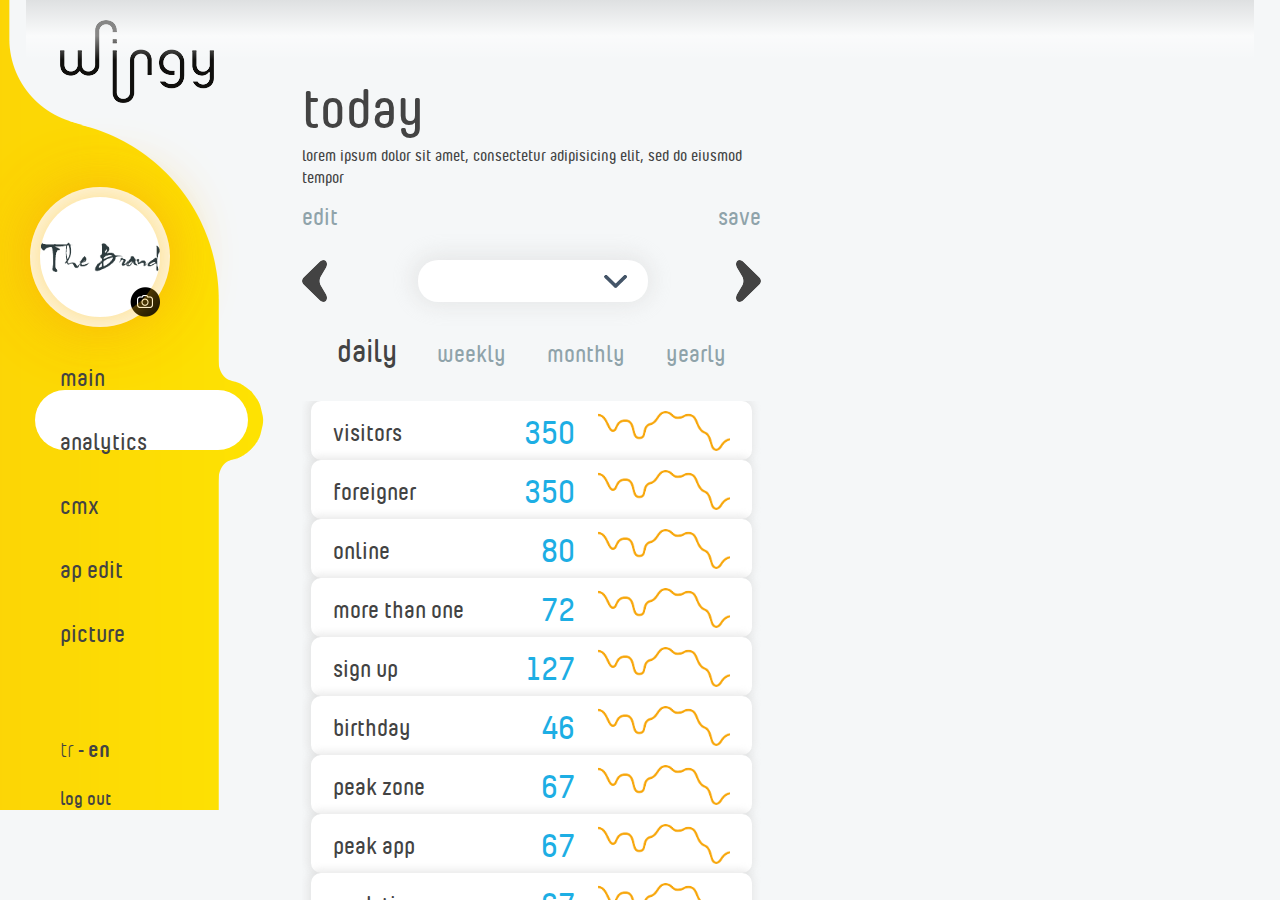
==== commit 48b2fa00: "Development" ====
--- a/index.html
+++ b/index.html
@@ -6,11 +6,11 @@
     <meta charset="utf-8">
     <meta name="viewport" content="width=device-width, initial-scale=1">
     <link rel="stylesheet" href="assets/css/app.css">
-    <link rel="stylesheet" href="assets/css/swiper.min.css">
-    <link rel="stylesheet" href="assets/js/jquery-ui/jquery-ui.min.css">
-    <script type="text/javascript" src="assets/js/jquery-3.4.1.min.js"></script>
-    <script type="text/javascript" src="assets/js/jquery-ui/jquery-ui.min.js"></script>
-    <script type="text/javascript" src="assets/js/swiper.min.js"></script>
+    <link rel="stylesheet" href="assets/js/plugins/jquery-ui/jquery-ui.min.css">
+
+    <!-- PAGE PLUGINS -->
+    <link rel="stylesheet" href="assets/css/plugins/swiper.min.css">
+
 </head>
 
 <body>
@@ -29,7 +29,11 @@
                 <div class="logo">
                     <img src="assets/img/logo.png" alt="VINGY">
                 </div>
-                <div class="brand-logo-area"><img src="assets/img/brand-logo.png"></div>
+                <div class="brand-logo-area">
+                    <img src="assets/img/brand-logo.png" class="brand-logo">
+                    <input type="file" name="brand-logo" id="brand-logo" style="display: none;">
+                    <div class="change-brand-logo"></div>
+                </div>
             </div>
             <div class="menu">
                 <div class="hover-slide"></div>
@@ -37,8 +41,8 @@
                     <li class="menu-item active"><a href="javascript:;">main</a></li>
                     <li class="menu-item"><a href="analytics.html">analytics</a></li>
                     <li class="menu-item"><a href="cmx.html">cmx</a></li>
-                    <li class="menu-item"><a href="javascript:;">ap edit</a></li>
-                    <li class="menu-item"><a href="javascript:;">picture</a></li>
+                    <li class="menu-item"><a href="ap-edit.html">ap edit</a></li>
+                    <li class="menu-item"><a href="picture.html">picture</a></li>
                     <li class="language"><a href="javascript:;">tr</a> - <a href="javascript:;" class="active">en</a></li>
                     <li class="log-out"><a href="javascript:;">log out</a></li>
                 </ul>
@@ -1811,8 +1815,15 @@
             </div>
         </section>
     </div>
+
+    <script type="text/javascript" src="assets/js/plugins/jquery-3.4.1.min.js"></script>
+    <script type="text/javascript" src="assets/js/plugins/jquery-ui/jquery-ui.min.js"></script>
     <script type="text/javascript" src="assets/js/app.js"></script>
+
+    <!-- PAGE PLUGINS -->
+    <script type="text/javascript" src="assets/js/plugins/swiper.min.js"></script>
     <script type="text/javascript" src="assets/js/main.js"></script>
+    <!-- PAGE PLUGINS END -->
 </body>
 
 </html>--- a/assets/css/app.css
+++ b/assets/css/app.css
@@ -1,5 +1,5 @@
 @import url('./font.css');
-@import url('./datepicker.css');
+@import url('./plugins/datepicker.css');
 @import url('./responsive.css');
 html,
 body {
@@ -15,7 +15,7 @@
     background: #f5f7f8;
     min-height: 100%;
     color: #434343;
-    transition: all .5s ease-in;
+    transition: all .3s ease-in;
 }
 
 body.mobile {
@@ -25,7 +25,7 @@
     overflow: hidden;
 }
 
- :focus {
+:focus {
     outline: none;
 }
 
@@ -37,14 +37,110 @@
     font-size: 1.5em;
 }
 
+body.mobile .wrapper {
+    overflow: hidden;
+}
+
+.row {
+    display: flex;
+}
+
+.col {
+    width: 6.25%;
+}
+
+.p-0 {
+    padding: 0 !important;
+}
+
+.p-1 {
+    padding: 1em;
+}
+
+.p-3 {
+    padding: 3%;
+}
+
+.pt-1 {
+    padding-top: 1em;
+}
+
+.pb-1 {
+    padding-bottom: 1em;
+}
+
+.pl-1 {
+    padding-left: 1em;
+}
+
+.pr-1 {
+    padding-right: 1em;
+}
+
+.m-0 {
+    margin: 0 !important;
+}
+
+.m-1 {
+    margin: 1em;
+}
+
+.m-2 {
+    margin: 2%;
+}
+
+.m-3 {
+    margin: 3%;
+}
+
+.ml-0 {
+    margin-left: 0 !important;
+}
+
+.ml-1 {
+    margin-left: 1em;
+}
+
+.ml-2 {
+    margin-left: 2em;
+}
+
+.ml-3 {
+    margin-left: 3em;
+}
+
+.ml-4 {
+    margin-left: 1.5em;
+}
+
+.mr-0 {
+    margin-right: 0 !important;
+}
+
+.mr-2 {
+    margin-right: 2em;
+}
+
+.mb-1 {
+    margin-bottom: 1em;
+}
+
+.mb-2 {
+    margin-bottom: 2em;
+}
+
+.mt-1 {
+    margin-top: 1em;
+}
+
+.mt-2 {
+    margin-top: 2em;
+}
+
 .wrapper {
     width: 100%;
     height: 100%;
     overflow: auto;
-}
-
-body.mobile .wrapper {
-    overflow: hidden;
 }
 
 nav {
@@ -55,7 +151,7 @@
     background-size: 219px 100%;
     background-position: 0 358px;
     background-repeat: space;
-    transition: transform .5s ease-in;
+    transition: transform .3s ease-in;
 }
 
 body.mobile nav {
@@ -77,24 +173,49 @@
 
 nav .brand-logo-area {
     position: relative;
-    width: 186px;
-    height: 186px;
-    background: url('../img/brand-logo-area.png');
-    margin-top: 40px;
+    margin: 80px 0 0 30px;
+    border-radius: 50%;
+    background-color: rgb(255, 255, 255);
+    box-shadow: 0px 0px 61px 0px rgba(250, 185, 9, 0.77);
+    width: 140px;
+    height: 140px;
+    display: flex;
+    justify-content: center;
+    align-items: center;
+}
+
+nav .brand-logo-area:after {
+    content: '';
+    border-radius: 50%;
+    background-color: rgba(255, 255, 255, 0);
+    box-shadow: 0px 0px 61px 0px rgba(250, 185, 9, 0.77);
+    position: absolute;
+    width: 120px;
+    height: 120px;
+    left: 0;
+    right: 0;
+    margin: auto;
+}
+
+nav .brand-logo-area input#brand-logo {
+    display: none;
+}
+
+nav .brand-logo-area div.change-brand-logo {
+    position: absolute;
+    right: 10px;
+    bottom: 10px;
+    background: url(../img/change-logo-icon.png);
+    width: 30px;
+    height: 30px;
+    cursor: pointer;
 }
 
 nav .brand-logo-area img {
-    position: absolute;
-    top: 80px;
-    left: 0px;
-    right: 0;
-    bottom: 0;
-    margin: 0 auto;
-    width: 60%;
+    width: 85%;
 }
 
 nav .menu {
-    background: url('../img/sidebar-bg.png');
     position: relative;
     width: 219px;
 }
@@ -225,7 +346,7 @@
     width: 80%;
     float: left;
     box-sizing: border-box;
-    transition: all .5s ease-in;
+    transition: all .3s ease-in;
 }
 
 body.mobile section.container {
@@ -234,6 +355,18 @@
     border-radius: 20px;
     padding: 15px 0 0 0 !important;
     height: 600px;
+    position: relative;
+}
+
+body.mobile section.container:after {
+    content: "";
+    position: absolute;
+    width: 100%;
+    height: inherit;
+    top: 0;
+    left: 0;
+    right: 0;
+    bottom: 0;
 }
 
 body.mobile section.container div.container-area {
@@ -244,98 +377,6 @@
     right: 20px;
 }
 
-.row {
-    display: flex;
-}
-
-.col {
-    width: 6.25%;
-}
-
-.p-1 {
-    padding: 1em;
-}
-
-.p-3 {
-    padding: 3%;
-}
-
-.pt-1 {
-    padding-top: 1em;
-}
-
-.pb-1 {
-    padding-bottom: 1em;
-}
-
-.pl-1 {
-    padding-left: 1em;
-}
-
-.pr-1 {
-    padding-right: 1em;
-}
-
-.m-0 {
-    margin: 0 !important;
-}
-
-.m-1 {
-    margin: 1em;
-}
-
-.m-2 {
-    margin: 2%;
-}
-
-.m-3 {
-    margin: 3%;
-}
-
-.ml-0 {
-    margin-left: 0 !important;
-}
-
-.ml-1 {
-    margin-left: 1em;
-}
-
-.ml-2 {
-    margin-left: 2em;
-}
-
-.ml-3 {
-    margin-left: 3em;
-}
-
-.ml-4 {
-    margin-left: 1.5em;
-}
-
-.mr-0 {
-    margin-right: 0 !important;
-}
-
-.mr-2 {
-    margin-right: 2em;
-}
-
-.mb-1 {
-    margin-bottom: 1em;
-}
-
-.mb-2 {
-    margin-bottom: 2em;
-}
-
-.mt-1 {
-    margin-top: 1em;
-}
-
-.mt-2 {
-    margin-top: 2em;
-}
-
 .text-right {
     text-align: right;
 }
@@ -345,45 +386,46 @@
     padding: 0 2%;
 }
 
-section.container .left-area .text-area h2 {
+section.container .text-area h2 {
     font-size: 3.5em;
     margin: 0;
 }
 
-section.container .left-area .text-area span {
+section.container .text-area span {
     font-size: 1em;
     width: 100%;
     display: block;
 }
 
-section.container .left-area .text-area span.textarea textarea.comment {
+section.container .text-area span.textarea textarea.comment {
     border: none;
     width: 100%;
-    height: 100px;
-    background: transparent;
+    height: 70px;
     font-size: 1em;
-}
-
-section.container .left-area .text-area .text-buttons {
+    padding: 10px;
+    font-size: .7em;
+}
+
+section.container .text-area .text-buttons {
     display: inline-block;
     width: 100%;
     margin-top: 10px;
 }
 
-section.container .left-area .text-area .text-buttons a {
+section.container .text-area .text-buttons a {
     color: #8fa3aa;
 }
 
-section.container .left-area .text-area .text-buttons a.active,
-section.container .left-area .text-area .text-buttons a:hover {
+section.container .text-area .text-buttons a.active,
+section.container .text-area .text-buttons a:hover {
     color: #434343;
 }
 
-section.container .left-area .text-area .edit {
+section.container .text-area .edit {
     float: left;
 }
 
-section.container .left-area .text-area .save {
+section.container .text-area .save {
     float: right;
 }
 
@@ -790,6 +832,60 @@
     width: 160px;
     cursor: pointer;
     height: 50px;
+    z-index: 1;
+}
+
+.tab-contents {
+    background: white;
+    border-radius: 10px;
+}
+
+.tab-content {
+    display: none;
+    padding: 20px;
+}
+
+.tab-content.active {
+    display: block;
+}
+
+.tab-content .graph {
+    opacity: 0;
+    transition: opacity 1s ease;
+}
+
+.tab-content .graph.area-chart {
+    width: 100%;
+    height: 400px !important;
+}
+
+.tab-content.active .graph {
+    opacity: 1;
+    overflow: scroll;
+}
+
+.general-graphs {
+    padding: 5% 2% 0 2%;
+    overflow-x: scroll
+}
+
+.general-graphs .tabs {
+    align-items: center;
+    justify-content: center;
+    min-width: 900px;
+}
+
+.general-graphs .tab-contents {
+    min-width: 900px;
+    position: relative;
+}
+
+.general-graphs .tabs li {
+    width: 13.7%;
+}
+
+.general-graphs .tabs li span {
+    font-size: .9em;
 }
 
 .tabs li span {
@@ -807,52 +903,6 @@
 
 .tabs li.active span {
     background: #ffea00;
-}
-
-.tab-contents {
-    padding-top: 30px;
-    background: white;
-}
-
-.tab-content {
-    display: none;
-    padding: 20px;
-}
-
-.tab-content.active {
-    display: block;
-}
-
-.tab-content .graph {
-    opacity: 0;
-    transition: opacity 1s ease;
-}
-
-.tab-content.active .graph {
-    opacity: 1;
-}
-
-.general-graphs {
-    padding: 5% 2% 0 2%;
-    overflow-x: scroll
-}
-
-.general-graphs .tabs {
-    align-items: center;
-    justify-content: center;
-    min-width: 900px;
-}
-
-.general-graphs .tab-contents {
-    min-width: 900px;
-}
-
-.general-graphs .tabs li {
-    width: 13.7%;
-}
-
-.general-graphs .tabs li span {
-    font-size: .9em;
 }
 
 #chartjs-tooltip {
@@ -1001,4 +1051,125 @@
     margin: 0 auto;
     background: linear-gradient(-180deg, rgba(207, 209, 210, .6) 0%, rgba(255, 255, 255, .5) 60%, rgba(255, 255, 255, .0) 100%);
     z-index: 2;
+}
+
+.custom-select {
+    position: relative;
+    border: 0;
+    width: 80%;
+    height: 60px;
+    -moz-appearance: none;
+    -webkit-appearance: none;
+    background: url(../img/selectbox-icon.png) #fff;
+    background-repeat: no-repeat;
+    background-position: 100% -5px;
+    background-size: 63px 72px;
+    border-radius: 20px;
+    padding-left: 20px;
+    font-size: 1.2em;
+    margin: 4% auto 0 auto;
+    color: #434343;
+    display: block;
+}
+
+
+/* For IE10 */
+
+.custom-select::-ms-expand {
+    display: none;
+}
+
+.area-chart-img {
+    margin-top: 0 !important;
+}
+
+.zoom-icons {
+    position: absolute;
+    left: 30px;
+    bottom: 30px;
+}
+
+.zoom-icons a {
+    display: block;
+}
+
+.form-container {
+    display: none;
+    position: absolute;
+    right: 20px;
+    bottom: 20px;
+    margin-bottom: 20px;
+}
+
+.form-container input {
+    width: 230px;
+    height: 30px;
+    border: none;
+    padding: 10px 20px;
+    border-radius: 20px;
+    font-size: 1.2em;
+    margin-bottom: 20px;
+    display: block;
+}
+
+.form-container .custom-select {
+    margin: 0 0 20px 0;
+    width: 270px;
+    background-position-x: 208px;
+    height: 50px;
+    background-position-y: -11px;
+}
+
+.btn {
+    width: 130px;
+    height: 50px;
+    text-align: center;
+    border-radius: 25px;
+    border: none;
+    font-size: 1.1em;
+    color: inherit;
+}
+
+.btn.delete {
+    color: white;
+    background: #fa3609;
+    background: linear-gradient(-90deg, #ff0000 0%, #fa3609 100%);
+}
+
+.btn.save {
+    margin-left: 7px;
+    background: #fac709;
+    background: linear-gradient(-90deg, #ffea00 0%, #fac709 100%);
+}
+
+.tab-close {
+    position: absolute;
+    right: 20px;
+    top: 30px;
+    display: none;
+    cursor: pointer;
+}
+
+.tab-close img {
+    width: 40px
+}
+
+section.container .picture-container {
+    margin: 2% 0;
+}
+
+section.container .picture-container .container {
+    width: 100%;
+    display: flex;
+    flex-wrap: wrap;
+}
+
+section.container .picture-container .content {
+    width: 280px;
+    height: 30px;
+    background: white;
+    border-radius: 10px;
+    padding: 2%;
+    margin: 1.5%;
+    box-sizing: border-box;
 }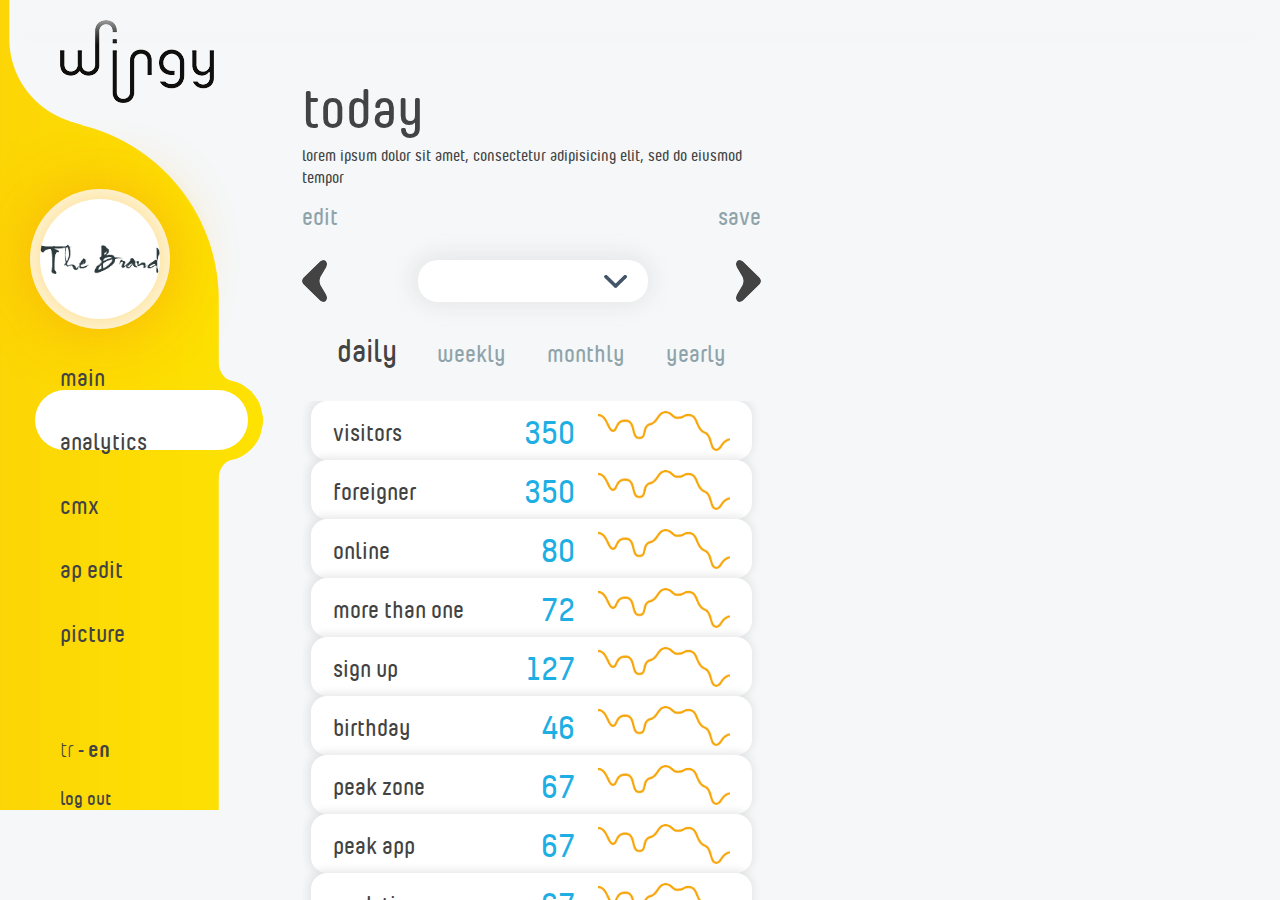
==== commit 34fc4baa: "Bug fixed" ====
--- a/index.html
+++ b/index.html
@@ -2,7 +2,7 @@
 <html lang="en" dir="ltr">
 
 <head>
-    <title>VINGY | INDEX</title>
+    <title>WINGY | INDEX</title>
     <meta charset="utf-8">
     <meta name="viewport" content="width=device-width, initial-scale=1">
     <link rel="stylesheet" href="assets/css/app.css">
@@ -23,14 +23,17 @@
                 <span></span>
             </div>
             <div class="close-icon"><img src="assets/img/mobile-menu-close-icon.png" alt="Close"></div>
+            <a href="index.html"><img class="logo" src="assets/img/logo.png" alt="WINGY"></a>
         </div>
         <nav>
             <div class="nav-top">
                 <div class="logo">
-                    <img src="assets/img/logo.png" alt="VINGY">
+                    <a href="index.html"><img src="assets/img/logo.png" alt="WINGY"></a>
                 </div>
                 <div class="brand-logo-area">
-                    <img src="assets/img/brand-logo.png" class="brand-logo">
+                    <div class="brand-logo-container">
+                        <img src="assets/img/brand-logo.png" class="brand-logo">
+                    </div>
                     <input type="file" name="brand-logo" id="brand-logo" style="display: none;">
                     <div class="change-brand-logo"></div>
                 </div>
@@ -637,7 +640,7 @@
                     </div>
                     <div class="right-area">
                         <div class="right-area-container">
-                            <div class="section-connector"></div>
+                            <!-- <div class="section-connector"></div> -->
                             <img src="assets/img/black-close-icon.png" alt="" class="close-right-area">
                             <div class="button-area">
                                 <button type="button">excel</button>
--- a/assets/css/app.css
+++ b/assets/css/app.css
@@ -197,6 +197,19 @@
     margin: auto;
 }
 
+nav .brand-logo-area .brand-logo-container {
+    width: 120px;
+    height: 120px;
+    overflow: hidden;
+    display: flex;
+    align-items: center;
+    border-radius: 50%;
+}
+
+nav .brand-logo-area .brand-logo-container img {
+    width: 100%;
+}
+
 nav .brand-logo-area input#brand-logo {
     display: none;
 }
@@ -209,10 +222,12 @@
     width: 30px;
     height: 30px;
     cursor: pointer;
-}
-
-nav .brand-logo-area img {
-    width: 85%;
+    z-index: 1;
+    display: none;
+}
+
+nav .brand-logo-area:hover div.change-brand-logo {
+    display: block;
 }
 
 nav .menu {
@@ -296,27 +311,38 @@
     border-top: 5px solid #fee302;
     height: 121px;
     width: 100%;
+    position: relative;
+}
+
+div.mobile img.logo {
+    position: absolute;
+    right: 20px;
+    top: 20px;
+    width: 130px
 }
 
 body.mobile div.mobile {
     background: none;
-    border: none;
-    height: auto;
+    border-top: 5px solid transparent;
+    height: 90px;
 }
 
 div.mobile .close-icon {
     display: none;
+    position: absolute;
+    left: 30px;
+    top: 25px;
 }
 
 body.mobile div.mobile .close-icon {
-    display: block;
-    margin: 30px 0 0 30px;
+    display: inline-block;
+}
+
+div.mobile .menu-items {
     cursor: pointer;
-}
-
-div.mobile .menu-items {
-    margin: 30px 0 0 40px;
-    cursor: pointer;
+    position: absolute;
+    left: 30px;
+    top: 25px;
 }
 
 body.mobile div.mobile .menu-items {
@@ -367,6 +393,7 @@
     left: 0;
     right: 0;
     bottom: 0;
+    z-index: 1000;
 }
 
 body.mobile section.container div.container-area {
@@ -516,7 +543,7 @@
 section.container .left-area .main-data-list div.item {
     width: 96% !important;
     margin: 0 2%;
-    border-radius: 10px;
+    border-radius: 16px;
     line-height: 59px;
     -webkit-box-shadow: -1px -1px 7px 3px rgba(213, 213, 213, 0.45);
     -moz-box-shadow: -1px -1px 7px 3px rgba(213, 213, 213, 0.45);
@@ -574,9 +601,10 @@
     display: none;
     width: 100%;
     height: 333px;
-    border-radius: 10px;
-    background: rgb(247, 183, 14);
-    background: linear-gradient(-58deg, rgba(247, 183, 14, 1) 0%, rgb(255, 2a34, 0, 1) 100%);
+    border-radius: 16px;
+    background-image: -moz-linear-gradient( -58deg, rgb(255, 234, 0) 0%, rgb(247, 183, 14) 100%);
+    background-image: -webkit-linear-gradient( -58deg, rgb(255, 234, 0) 0%, rgb(247, 183, 14) 100%);
+    background-image: -ms-linear-gradient( -58deg, rgb(255, 234, 0) 0%, rgb(247, 183, 14) 100%);
     position: absolute;
     z-index: 1;
     top: -1px;
@@ -675,11 +703,12 @@
 }
 
 section.container .right-area .right-area-container .button-area button {
-    width: 25%;
-    height: 40px;
-    border-radius: 10px;
-    background: rgb(247, 183, 14);
-    background: linear-gradient(-58deg, rgba(247, 183, 14, 1) 0%, rgba(255, 234, 0, 1) 100%);
+    width: 30%;
+    height: 50px;
+    border-radius: 16px;
+    background-image: -moz-linear-gradient( -58deg, rgb(255, 234, 0) 0%, rgb(247, 200, 14) 100%);
+    background-image: -webkit-linear-gradient( -58deg, rgb(255, 234, 0) 0%, rgb(247, 200, 14) 100%);
+    background-image: -ms-linear-gradient( -58deg, rgb(255, 234, 0) 0%, rgb(247, 200, 14) 100%);
     border: none;
     margin-left: 10px;
     font-size: .8em;
@@ -694,7 +723,7 @@
     overflow-y: scroll;
     left: 100%;
     transition: all .3s ease-in-out;
-    padding-top: 10px;
+    padding: 10px;
     position: absolute;
     right: 0;
     opacity: 0;
@@ -711,21 +740,22 @@
 }
 
 section.container .right-area .right-area-container .accordion-contents .item {
-    padding: 15px;
-    border-top-left-radius: 20px;
-    border-top-right-radius: 20px;
+    padding: 20px;
+    border-top-left-radius: 30px;
+    border-top-right-radius: 30px;
     -webkit-box-shadow: 0px 0px 5px 3px rgba(213, 213, 213, 0.45);
     -moz-box-shadow: 0px 0px 5px 3px rgba(213, 213, 213, 0.45);
     box-shadow: 0px 0px 5px 3px rgba(213, 213, 213, 0.45);
     background: #fff;
     transition: top .2s ease-in-out;
-    width: 85%;
-    margin: -10px auto 0 auto;
+    margin: -25px auto 0 auto;
 }
 
 section.container .right-area .right-area-container .accordion-contents .item.active {
-    background: rgb(247, 183, 14);
-    background: linear-gradient(-58deg, rgba(247, 183, 14, 1) 0%, rgba(255, 234, 0, 1) 100%);
+    background: linear-gradient(-58deg, rgba(246, 200, 61) 0%, rgb(255, 234, 0) 100%);
+    -webkit-box-shadow: 0px 0px 5px 3px rgba(213, 213, 213, 0.45);
+    -moz-box-shadow: 0px 0px 5px 3px rgba(213, 213, 213, 0.45);
+    box-shadow: 0px 0px 5px 3px rgba(213, 213, 213, 0.45);
 }
 
 section.container .right-area .right-area-container .accordion-contents .item .content {
@@ -1044,12 +1074,12 @@
     content: '';
     position: absolute;
     width: 96%;
-    height: 60px;
+    height: 45px;
     top: 0;
     left: 0;
     right: 0;
     margin: 0 auto;
-    background: linear-gradient(-180deg, rgba(207, 209, 210, .6) 0%, rgba(255, 255, 255, .5) 60%, rgba(255, 255, 255, .0) 100%);
+    background: url(../img/gradient.png);
     z-index: 2;
 }
 
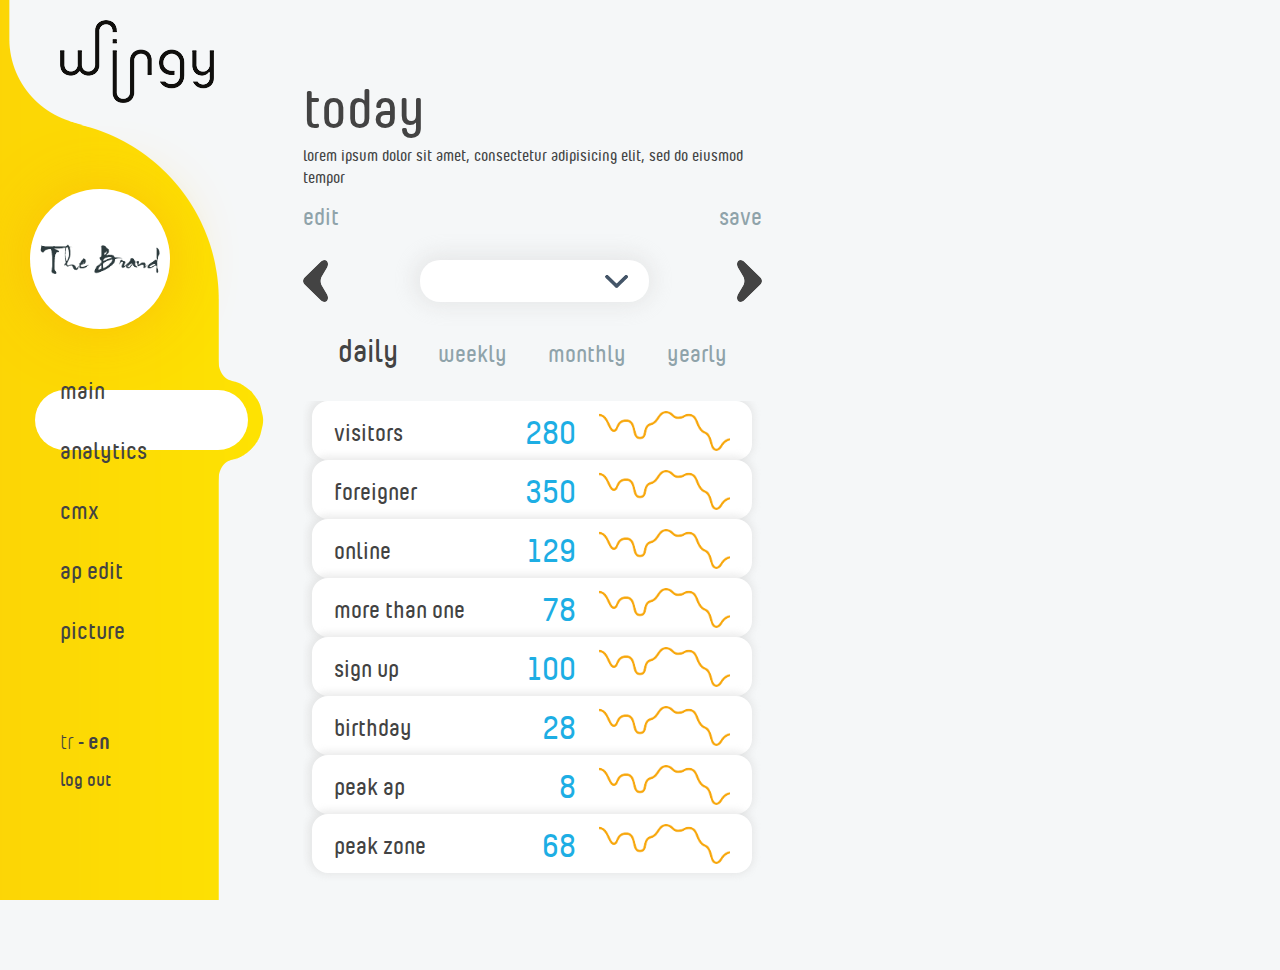
==== commit e04bbed7: "Bug fixed" ====
--- a/index.html
+++ b/index.html
@@ -84,12 +84,12 @@
                                 <li><a href="javascript:;">yearly</a></li>
                             </ul>
                         </div>
-                        <div class="swiper-container main-data-list">
+                        <div class="main-data-list swiper-container">
                             <div class="swiper-wrapper">
                                 <div class="item swiper-slide">
                                     <div class="item-content">
                                         <span class="title">visitors</span>
-                                        <span class="number">350</span>
+                                        <span class="number">280</span>
                                         <span class="chart"><img src="assets/img/chart-1.png" alt=""></span>
                                     </div>
                                     <div class="item-content-detail">
@@ -143,6 +143,8 @@
                                                         <span class="number">1</span>
                                                     </div>
                                                 </div>
+                                                <!-- Add Scroll Bar -->
+                                                <div class="swiper-scrollbar"></div>
                                             </div>
                                         </div>
                                     </div>
@@ -204,6 +206,8 @@
                                                         <span class="number">1</span>
                                                     </div>
                                                 </div>
+                                                <!-- Add Scroll Bar -->
+                                                <div class="swiper-scrollbar"></div>
                                             </div>
                                         </div>
                                     </div>
@@ -211,7 +215,7 @@
                                 <div class="item swiper-slide">
                                     <div class="item-content">
                                         <span class="title">online</span>
-                                        <span class="number">80</span>
+                                        <span class="number">129</span>
                                         <span class="chart"><img src="assets/img/chart-1.png" alt=""></span>
                                     </div>
                                     <div class="item-content-detail">
@@ -265,6 +269,8 @@
                                                         <span class="number">1</span>
                                                     </div>
                                                 </div>
+                                                <!-- Add Scroll Bar -->
+                                                <div class="swiper-scrollbar"></div>
                                             </div>
                                         </div>
                                     </div>
@@ -272,7 +278,7 @@
                                 <div class="item swiper-slide">
                                     <div class="item-content">
                                         <span class="title">more than one</span>
-                                        <span class="number">72</span>
+                                        <span class="number">78</span>
                                         <span class="chart"><img src="assets/img/chart-1.png" alt=""></span>
                                     </div>
                                     <div class="item-content-detail">
@@ -326,6 +332,8 @@
                                                         <span class="number">1</span>
                                                     </div>
                                                 </div>
+                                                <!-- Add Scroll Bar -->
+                                                <div class="swiper-scrollbar"></div>
                                             </div>
                                         </div>
                                     </div>
@@ -333,7 +341,7 @@
                                 <div class="item swiper-slide">
                                     <div class="item-content">
                                         <span class="title">sign up</span>
-                                        <span class="number">127</span>
+                                        <span class="number">100</span>
                                         <span class="chart"><img src="assets/img/chart-1.png" alt=""></span>
                                     </div>
                                     <div class="item-content-detail">
@@ -387,6 +395,8 @@
                                                         <span class="number">1</span>
                                                     </div>
                                                 </div>
+                                                <!-- Add Scroll Bar -->
+                                                <div class="swiper-scrollbar"></div>
                                             </div>
                                         </div>
                                     </div>
@@ -394,7 +404,7 @@
                                 <div class="item swiper-slide">
                                     <div class="item-content">
                                         <span class="title">birthday</span>
-                                        <span class="number">46</span>
+                                        <span class="number">28</span>
                                         <span class="chart"><img src="assets/img/chart-1.png" alt=""></span>
                                     </div>
                                     <div class="item-content-detail">
@@ -448,6 +458,71 @@
                                                         <span class="number">1</span>
                                                     </div>
                                                 </div>
+                                                <!-- Add Scroll Bar -->
+                                                <div class="swiper-scrollbar"></div>
+                                            </div>
+                                        </div>
+                                    </div>
+                                </div>
+                                <div class="item swiper-slide">
+                                    <div class="item-content">
+                                        <span class="title">peak ap</span>
+                                        <span class="number">8</span>
+                                        <span class="chart"><img src="assets/img/chart-1.png" alt=""></span>
+                                    </div>
+                                    <div class="item-content-detail">
+                                        <div class="swiper-container swiper-container-nested">
+                                            <div class="swiper-wrapper slider-item-contents">
+                                                <div class="swiper-slide">
+                                                    <div class="data-item" data-accordion-content="content-1">
+                                                        <span class="title">Turkey</span>
+                                                        <span class="number">21</span>
+                                                    </div>
+                                                </div>
+                                                <div class="swiper-slide">
+                                                    <div class="data-item" data-accordion-content="content-2">
+                                                        <span class="title">Japan</span>
+                                                        <span class="number">3</span>
+                                                    </div>
+                                                </div>
+                                                <div class="swiper-slide">
+                                                    <div class="data-item" data-accordion-content="content-1">
+                                                        <span class="title">Saudi Arabia</span>
+                                                        <span class="number">3</span>
+                                                    </div>
+                                                </div>
+                                                <div class="swiper-slide">
+                                                    <div class="data-item" data-accordion-content="content-2">
+                                                        <span class="title">Germany</span>
+                                                        <span class="number">1</span>
+                                                    </div>
+                                                </div>
+                                                <div class="swiper-slide">
+                                                    <div class="data-item" data-accordion-content="content-1">
+                                                        <span class="title">Turkey</span>
+                                                        <span class="number">21</span>
+                                                    </div>
+                                                </div>
+                                                <div class="swiper-slide">
+                                                    <div class="data-item" data-accordion-content="content-2">
+                                                        <span class="title">Japan</span>
+                                                        <span class="number">3</span>
+                                                    </div>
+                                                </div>
+                                                <div class="swiper-slide">
+                                                    <div class="data-item" data-accordion-content="content-1">
+                                                        <span class="title">Saudi Arabia</span>
+                                                        <span class="number">3</span>
+                                                    </div>
+                                                </div>
+                                                <div class="swiper-slide">
+                                                    <div class="data-item" data-accordion-content="content-2">
+                                                        <span class="title">Germany</span>
+                                                        <span class="number">1</span>
+                                                    </div>
+                                                </div>
+                                                <!-- Add Scroll Bar -->
+                                                <div class="swiper-scrollbar"></div>
                                             </div>
                                         </div>
                                     </div>
@@ -455,7 +530,7 @@
                                 <div class="item swiper-slide">
                                     <div class="item-content">
                                         <span class="title">peak zone</span>
-                                        <span class="number">67</span>
+                                        <span class="number">68</span>
                                         <span class="chart"><img src="assets/img/chart-1.png" alt=""></span>
                                     </div>
                                     <div class="item-content-detail">
@@ -509,132 +584,14 @@
                                                         <span class="number">1</span>
                                                     </div>
                                                 </div>
+                                                <!-- Add Scroll Bar -->
+                                                <div class="swiper-scrollbar"></div>
                                             </div>
                                         </div>
                                     </div>
                                 </div>
-                                <div class="item swiper-slide">
-                                    <div class="item-content">
-                                        <span class="title">peak app</span>
-                                        <span class="number">67</span>
-                                        <span class="chart"><img src="assets/img/chart-1.png" alt=""></span>
-                                    </div>
-                                    <div class="item-content-detail">
-                                        <div class="swiper-container swiper-container-nested">
-                                            <div class="swiper-wrapper slider-item-contents">
-                                                <div class="swiper-slide">
-                                                    <div class="data-item" data-accordion-content="content-1">
-                                                        <span class="title">Turkey</span>
-                                                        <span class="number">21</span>
-                                                    </div>
-                                                </div>
-                                                <div class="swiper-slide">
-                                                    <div class="data-item" data-accordion-content="content-2">
-                                                        <span class="title">Japan</span>
-                                                        <span class="number">3</span>
-                                                    </div>
-                                                </div>
-                                                <div class="swiper-slide">
-                                                    <div class="data-item" data-accordion-content="content-1">
-                                                        <span class="title">Saudi Arabia</span>
-                                                        <span class="number">3</span>
-                                                    </div>
-                                                </div>
-                                                <div class="swiper-slide">
-                                                    <div class="data-item" data-accordion-content="content-2">
-                                                        <span class="title">Germany</span>
-                                                        <span class="number">1</span>
-                                                    </div>
-                                                </div>
-                                                <div class="swiper-slide">
-                                                    <div class="data-item" data-accordion-content="content-1">
-                                                        <span class="title">Turkey</span>
-                                                        <span class="number">21</span>
-                                                    </div>
-                                                </div>
-                                                <div class="swiper-slide">
-                                                    <div class="data-item" data-accordion-content="content-2">
-                                                        <span class="title">Japan</span>
-                                                        <span class="number">3</span>
-                                                    </div>
-                                                </div>
-                                                <div class="swiper-slide">
-                                                    <div class="data-item" data-accordion-content="content-1">
-                                                        <span class="title">Saudi Arabia</span>
-                                                        <span class="number">3</span>
-                                                    </div>
-                                                </div>
-                                                <div class="swiper-slide">
-                                                    <div class="data-item" data-accordion-content="content-2">
-                                                        <span class="title">Germany</span>
-                                                        <span class="number">1</span>
-                                                    </div>
-                                                </div>
-                                            </div>
-                                        </div>
-                                    </div>
-                                </div>
-                                <div class="item swiper-slide">
-                                    <div class="item-content">
-                                        <span class="title">peak time</span>
-                                        <span class="number">67</span>
-                                        <span class="chart"><img src="assets/img/chart-1.png" alt=""></span>
-                                    </div>
-                                    <div class="item-content-detail">
-                                        <div class="swiper-container swiper-container-nested">
-                                            <div class="swiper-wrapper slider-item-contents">
-                                                <div class="swiper-slide">
-                                                    <div class="data-item" data-accordion-content="content-1">
-                                                        <span class="title">Turkey</span>
-                                                        <span class="number">21</span>
-                                                    </div>
-                                                </div>
-                                                <div class="swiper-slide">
-                                                    <div class="data-item" data-accordion-content="content-2">
-                                                        <span class="title">Japan</span>
-                                                        <span class="number">3</span>
-                                                    </div>
-                                                </div>
-                                                <div class="swiper-slide">
-                                                    <div class="data-item" data-accordion-content="content-1">
-                                                        <span class="title">Saudi Arabia</span>
-                                                        <span class="number">3</span>
-                                                    </div>
-                                                </div>
-                                                <div class="swiper-slide">
-                                                    <div class="data-item" data-accordion-content="content-2">
-                                                        <span class="title">Germany</span>
-                                                        <span class="number">1</span>
-                                                    </div>
-                                                </div>
-                                                <div class="swiper-slide">
-                                                    <div class="data-item" data-accordion-content="content-1">
-                                                        <span class="title">Turkey</span>
-                                                        <span class="number">21</span>
-                                                    </div>
-                                                </div>
-                                                <div class="swiper-slide">
-                                                    <div class="data-item" data-accordion-content="content-2">
-                                                        <span class="title">Japan</span>
-                                                        <span class="number">3</span>
-                                                    </div>
-                                                </div>
-                                                <div class="swiper-slide">
-                                                    <div class="data-item" data-accordion-content="content-1">
-                                                        <span class="title">Saudi Arabia</span>
-                                                        <span class="number">3</span>
-                                                    </div>
-                                                </div>
-                                                <div class="swiper-slide">
-                                                    <div class="data-item" data-accordion-content="content-2">
-                                                        <span class="title">Germany</span>
-                                                        <span class="number">1</span>
-                                                    </div>
-                                                </div>
-                                            </div>
-                                        </div>
-                                    </div>
-                                </div>
+                                <!-- Add Scroll Bar -->
+                                <div class="swiper-scrollbar"></div>
                             </div>
                         </div>
                     </div>
@@ -658,9 +615,7 @@
                                             <div class="col country">turkey</div>
                                             <div class="col number">+09 567 1234567</div>
                                         </div>
-                                    </div>
-                                    <div class="content">
-                                        <div class="row header-row">
+                                        <div class="row">
                                             <div class="col icon women"></div>
                                             <div class="col">
                                                 <div class="key">sign up</div>
@@ -679,7 +634,9 @@
                                                 <div class="value">09:00</div>
                                             </div class="item">
                                         </div>
-                                        <div class="row np">
+                                    </div>
+                                    <div class="content">
+                                        <div class="row">
                                             <div class="col space"></div>
                                             <div class="col email">zeynepornekkadin@gmail.com</div>
                                             <div class="col date">14.08.1983</div>
@@ -804,9 +761,7 @@
                                             <div class="col country">turkey</div>
                                             <div class="col number">+09 567 1234567</div>
                                         </div>
-                                    </div>
-                                    <div class="content">
-                                        <div class="row header-row">
+                                        <div class="row">
                                             <div class="col icon man"></div>
                                             <div class="col">
                                                 <div class="key">sign up</div>
@@ -825,7 +780,9 @@
                                                 <div class="value">09:00</div>
                                             </div class="item">
                                         </div>
-                                        <div class="row np">
+                                    </div>
+                                    <div class="content">
+                                        <div class="row">
                                             <div class="col space"></div>
                                             <div class="col email">zeynepornekkadin@gmail.com</div>
                                             <div class="col date">14.08.1983</div>
@@ -949,9 +906,7 @@
                                             <div class="col country">turkey</div>
                                             <div class="col number">+09 567 1234567</div>
                                         </div>
-                                    </div>
-                                    <div class="content">
-                                        <div class="row header-row">
+                                        <div class="row">
                                             <div class="col icon women"></div>
                                             <div class="col">
                                                 <div class="key">sign up</div>
@@ -970,7 +925,9 @@
                                                 <div class="value">09:00</div>
                                             </div class="item">
                                         </div>
-                                        <div class="row np">
+                                    </div>
+                                    <div class="content">
+                                        <div class="row">
                                             <div class="col space"></div>
                                             <div class="col email">zeynepornekkadin@gmail.com</div>
                                             <div class="col date">14.08.1983</div>
@@ -1094,9 +1051,7 @@
                                             <div class="col country">turkey</div>
                                             <div class="col number">+09 567 1234567</div>
                                         </div>
-                                    </div>
-                                    <div class="content">
-                                        <div class="row header-row">
+                                        <div class="row">
                                             <div class="col icon man"></div>
                                             <div class="col">
                                                 <div class="key">sign up</div>
@@ -1115,7 +1070,10 @@
                                                 <div class="value">09:00</div>
                                             </div class="item">
                                         </div>
-                                        <div class="row np">
+                                    </div>
+                                    <div class="content">
+
+                                        <div class="row">
                                             <div class="col space"></div>
                                             <div class="col email">zeynepornekkadin@gmail.com</div>
                                             <div class="col date">14.08.1983</div>
@@ -1241,9 +1199,7 @@
                                             <div class="col country">turkey</div>
                                             <div class="col number">+09 567 1234567</div>
                                         </div>
-                                    </div>
-                                    <div class="content">
-                                        <div class="row header-row">
+                                        <div class="row">
                                             <div class="col icon women"></div>
                                             <div class="col">
                                                 <div class="key">sign up</div>
@@ -1262,7 +1218,9 @@
                                                 <div class="value">09:00</div>
                                             </div class="item">
                                         </div>
-                                        <div class="row np">
+                                    </div>
+                                    <div class="content">
+                                        <div class="row">
                                             <div class="col space"></div>
                                             <div class="col email">zeynepornekkadin@gmail.com</div>
                                             <div class="col date">14.08.1983</div>
@@ -1387,9 +1345,7 @@
                                             <div class="col country">turkey</div>
                                             <div class="col number">+09 567 1234567</div>
                                         </div>
-                                    </div>
-                                    <div class="content">
-                                        <div class="row header-row">
+                                        <div class="row">
                                             <div class="col icon man"></div>
                                             <div class="col">
                                                 <div class="key">sign up</div>
@@ -1408,7 +1364,9 @@
                                                 <div class="value">09:00</div>
                                             </div class="item">
                                         </div>
-                                        <div class="row np">
+                                    </div>
+                                    <div class="content">
+                                        <div class="row">
                                             <div class="col space"></div>
                                             <div class="col email">zeynepornekkadin@gmail.com</div>
                                             <div class="col date">14.08.1983</div>
@@ -1532,9 +1490,7 @@
                                             <div class="col country">turkey</div>
                                             <div class="col number">+09 567 1234567</div>
                                         </div>
-                                    </div>
-                                    <div class="content">
-                                        <div class="row header-row">
+                                        <div class="row">
                                             <div class="col icon women"></div>
                                             <div class="col">
                                                 <div class="key">sign up</div>
@@ -1553,7 +1509,10 @@
                                                 <div class="value">09:00</div>
                                             </div class="item">
                                         </div>
-                                        <div class="row np">
+                                    </div>
+                                    <div class="content">
+
+                                        <div class="row">
                                             <div class="col space"></div>
                                             <div class="col email">zeynepornekkadin@gmail.com</div>
                                             <div class="col date">14.08.1983</div>
@@ -1677,9 +1636,7 @@
                                             <div class="col country">turkey</div>
                                             <div class="col number">+09 567 1234567</div>
                                         </div>
-                                    </div>
-                                    <div class="content">
-                                        <div class="row header-row">
+                                        <div class="row">
                                             <div class="col icon man"></div>
                                             <div class="col">
                                                 <div class="key">sign up</div>
@@ -1698,7 +1655,9 @@
                                                 <div class="value">09:00</div>
                                             </div class="item">
                                         </div>
-                                        <div class="row np">
+                                    </div>
+                                    <div class="content">
+                                        <div class="row">
                                             <div class="col space"></div>
                                             <div class="col email">zeynepornekkadin@gmail.com</div>
                                             <div class="col date">14.08.1983</div>
@@ -1815,18 +1774,17 @@
                         </div>
                     </div>
                 </div>
-            </div>
         </section>
-    </div>
+        </div>
 
-    <script type="text/javascript" src="assets/js/plugins/jquery-3.4.1.min.js"></script>
-    <script type="text/javascript" src="assets/js/plugins/jquery-ui/jquery-ui.min.js"></script>
-    <script type="text/javascript" src="assets/js/app.js"></script>
+        <script type="text/javascript" src="assets/js/plugins/jquery-3.4.1.min.js"></script>
+        <script type="text/javascript" src="assets/js/plugins/jquery-ui/jquery-ui.min.js"></script>
+        <script type="text/javascript" src="assets/js/app.js"></script>
 
-    <!-- PAGE PLUGINS -->
-    <script type="text/javascript" src="assets/js/plugins/swiper.min.js"></script>
-    <script type="text/javascript" src="assets/js/main.js"></script>
-    <!-- PAGE PLUGINS END -->
+        <!-- PAGE PLUGINS -->
+        <script type="text/javascript" src="assets/js/plugins/swiper.min.js"></script>
+        <script type="text/javascript" src="assets/js/main.js"></script>
+        <!-- PAGE PLUGINS END -->
 </body>
 
 </html>--- a/assets/css/app.css
+++ b/assets/css/app.css
@@ -37,6 +37,10 @@
     font-size: 1.5em;
 }
 
+input[type=file] {
+    display: none !important;
+}
+
 body.mobile .wrapper {
     overflow: hidden;
 }
@@ -139,14 +143,15 @@
 
 .wrapper {
     width: 100%;
-    height: 100%;
-    overflow: auto;
+    height: auto;
+    min-height: 100%;
+    display: flex;
 }
 
 nav {
     float: left;
     position: relative;
-    width: 20%;
+    width: 219px;
     background: url(../img/sidebar-bg.png);
     background-size: 219px 100%;
     background-position: 0 358px;
@@ -184,7 +189,7 @@
     align-items: center;
 }
 
-nav .brand-logo-area:after {
+nav .brand-logo-area:hover:after {
     content: '';
     border-radius: 50%;
     background-color: rgba(255, 255, 255, 0);
@@ -210,10 +215,6 @@
     width: 100%;
 }
 
-nav .brand-logo-area input#brand-logo {
-    display: none;
-}
-
 nav .brand-logo-area div.change-brand-logo {
     position: absolute;
     right: 10px;
@@ -242,7 +243,7 @@
 
 nav .menu ul li {
     list-style: none;
-    margin-top: 30px;
+    line-height: 60px;
 }
 
 nav .menu .hover-slide {
@@ -276,7 +277,8 @@
 }
 
 nav .menu ul li.language {
-    margin-top: 80px;
+    margin-top: 50px;
+    height: 20px;
     font-size: 1.2em;
 }
 
@@ -368,11 +370,17 @@
 
 body section.container {
     height: auto;
-    padding: 5% 0 0 2%;
-    width: 80%;
-    float: left;
+    min-height: 100%;
+    padding: 5% 0 0 5%;
+    width: 100%;
     box-sizing: border-box;
     transition: all .3s ease-in;
+    overflow-x: hidden;
+}
+
+body section.container .container-area {
+    height: auto;
+    min-height: 100%;
 }
 
 body.mobile section.container {
@@ -382,6 +390,8 @@
     padding: 15px 0 0 0 !important;
     height: 600px;
     position: relative;
+    display: block;
+    overflow: unset;
 }
 
 body.mobile section.container:after {
@@ -411,6 +421,21 @@
 section.container .left-area {
     width: 50%;
     padding: 0 2%;
+    position: relative;
+}
+
+section.container .left-area.active:after {
+    position: absolute;
+    top: 690px;
+    right: -26px;
+    width: 56px;
+    height: 194px;
+    background: url(../img/right-bar-bg.png) no-repeat;
+    background-size: 100% auto;
+    content: '';
+    border-top-right-radius: 100px;
+    border-bottom-right-radius: 100px;
+    z-index: 1000;
 }
 
 section.container .text-area h2 {
@@ -585,6 +610,14 @@
     margin-right: 5%;
 }
 
+section.container .left-area .main-data-list div.data-item span.title {
+    width: 60%;
+}
+
+section.container .left-area .main-data-list div.data-item span.number {
+    width: 40% !important;
+}
+
 section.container .left-area .main-data-list div.item span.chart {
     width: 30%;
     padding-right: 2%;
@@ -592,15 +625,15 @@
 
 section.container .left-area .main-data-list div.item span.chart img {
     margin-top: 10px;
-    width: 132px;
-    height: 40px;
+    height: 100%;
+    max-height: 40px;
     float: right;
 }
 
 section.container .left-area .main-data-list div.item .item-content-detail {
     display: none;
     width: 100%;
-    height: 333px;
+    height: 340px;
     border-radius: 16px;
     background-image: -moz-linear-gradient( -58deg, rgb(255, 234, 0) 0%, rgb(247, 183, 14) 100%);
     background-image: -webkit-linear-gradient( -58deg, rgb(255, 234, 0) 0%, rgb(247, 183, 14) 100%);
@@ -615,6 +648,12 @@
 section.container .left-area .main-data-list div.item .item-content-detail .slider-item-contents {
     display: none;
     width: 100%;
+}
+
+.data-item.active {
+    -webkit-box-shadow: 0px 0px 29px -2px rgba(237, 136, 16, 0.74);
+    -moz-box-shadow: 0px 0px 29px -2px rgba(237, 136, 16, 0.74);
+    box-shadow: 0px 0px 29px -2px rgba(237, 136, 16, 0.74);
 }
 
 section.container .left-area .main-data-list div.item .item-content-detail .slider-item-contents .data-item {
@@ -624,7 +663,6 @@
     box-sizing: border-box;
     background-color: white;
     display: inherit;
-    transition: all 3s ease;
 }
 
 section.container .left-area .main-data-list div.item .item-content-detail .slider-item-contents .data-item span.number {
@@ -643,13 +681,12 @@
     width: 90%;
     float: right;
     background: #fff;
-    height: auto;
     border-top-left-radius: 40px;
     height: 100%;
     -webkit-box-shadow: -1px -1px 20px 5px rgba(213, 213, 213, 0.45);
     -moz-box-shadow: -1px -1px 20px 5px rgba(213, 213, 213, 0.45);
     box-shadow: -1px -1px 20px 5px rgba(213, 213, 213, 0.45);
-    right: -100%;
+    right: -130%;
     transition: all .4s ease-in-out;
     position: relative;
 }
@@ -716,17 +753,19 @@
 
 section.container .right-area .right-area-container .accordion-contents {
     display: inherit;
-    width: 90%;
-    margin: 20px auto;
+    width: 96%;
+    margin: 0 auto;
     background: #fff;
-    height: 600px;
+    height: auto;
     overflow-y: scroll;
     left: 100%;
     transition: all .3s ease-in-out;
-    padding: 10px;
+    padding: 30px 10px 10px 10px;
     position: absolute;
     right: 0;
     opacity: 0;
+    box-sizing: border-box;
+    font-family: 'yummoregular';
 }
 
 section.container .right-area .right-area-container .accordion-contents.active {
@@ -741,8 +780,7 @@
 
 section.container .right-area .right-area-container .accordion-contents .item {
     padding: 20px;
-    border-top-left-radius: 30px;
-    border-top-right-radius: 30px;
+    border-radius: 30px;
     -webkit-box-shadow: 0px 0px 5px 3px rgba(213, 213, 213, 0.45);
     -moz-box-shadow: 0px 0px 5px 3px rgba(213, 213, 213, 0.45);
     box-shadow: 0px 0px 5px 3px rgba(213, 213, 213, 0.45);
@@ -764,7 +802,6 @@
 
 section.container .right-area .right-area-container .accordion-contents .item .header {
     cursor: pointer;
-    padding-bottom: 10px;
 }
 
 section.container .right-area .right-area-container .accordion-contents .item .header .row {
@@ -772,11 +809,26 @@
 }
 
 section.container .right-area .right-area-container .accordion-contents .item .header .row .col {
-    width: 16.6%;
-}
-
-section.container .right-area .right-area-container .accordion-contents .item .header .col.name {
-    width: 50%;
+    width: unset;
+    margin: auto
+}
+
+section.container .right-area .right-area-container .accordion-contents .item .header .row .col:first-child {
+    width: 30px;
+    margin: unset;
+}
+
+section.container .right-area .right-area-container .accordion-contents .item .header .row .col:nth-child(2) {
+    margin-left: 10px
+}
+
+section.container .right-area .right-area-container .accordion-contents .item .header .row .col .key {
+    color: #cbcbcb;
+}
+
+section.container .right-area .right-area-container .accordion-contents .item.active .header .row .col .key {
+    color: initial;
+    opacity: .5;
 }
 
 section.container .right-area .right-area-container .accordion-contents .item .header .col.country,
@@ -786,8 +838,21 @@
 }
 
 section.container .right-area .right-area-container .accordion-contents .item .header .col.number {
-    width: 67%;
     text-align: right;
+    flex: auto;
+}
+
+section.container .right-area .right-area-container .accordion-contents .item .row .col.icon {
+    height: 50px;
+    margin-top: 20px !important;
+}
+
+section.container .right-area .right-area-container .accordion-contents .item .row .col.icon.women {
+    background: url('../img/women-icon.png') no-repeat;
+}
+
+section.container .right-area .right-area-container .accordion-contents .item .row .col.icon.man {
+    background: url('../img/man-icon.png') no-repeat;
 }
 
 section.container .right-area .right-area-container .accordion-contents .item .content .row {
@@ -797,12 +862,16 @@
 }
 
 section.container .right-area .right-area-container .accordion-contents .item .content .row.np {
-    padding: 0 0 15px 0;
+    padding: 15px 0;
     margin-top: -40px;
 }
 
 section.container .right-area .right-area-container .accordion-contents .item .content .row.bt {
     border-top: 1px solid rgba(16, 15, 13, .2);
+}
+
+section.container .right-area .right-area-container .accordion-contents .item .content .row .col.space {
+    width: 30px;
 }
 
 section.container .right-area .right-area-container .accordion-contents .item .content .row .col {
@@ -810,31 +879,15 @@
     padding-top: 10px;
 }
 
-section.container .right-area .right-area-container .accordion-contents .item .content .row.header-row .col {
-    width: 20.8%;
-}
-
-section.container .right-area .right-area-container .accordion-contents .item .content .row.header-row .col .value {
-    font-size: 1.2em
-}
-
-section.container .right-area .right-area-container .accordion-contents .item .content .row .col.icon {
-    height: 50px;
-    margin-top: 17px;
-    width: 16.6%;
-}
-
-section.container .right-area .right-area-container .accordion-contents .item .content .row .col.icon.women {
-    background: url('../img/women-icon.png') no-repeat;
-}
-
-section.container .right-area .right-area-container .accordion-contents .item .content .row .col.icon.man {
-    background: url('../img/man-icon.png') no-repeat;
+section.container .right-area .right-area-container .accordion-contents .item .content .email {
+    margin-left: 10px;
+    margin-top: -15px;
 }
 
 section.container .right-area .right-area-container .accordion-contents .item .content .date {
     text-align: right;
     flex: auto;
+    margin-top: -15px;
 }
 
 section.container .right-area .right-area-container .accordion-contents .item .content .row .col .key {
@@ -882,6 +935,27 @@
 .tab-content .graph {
     opacity: 0;
     transition: opacity 1s ease;
+    position: relative;
+}
+
+.tab-content .graph .icons {
+    position: absolute;
+    top: 30px;
+    z-index: 20;
+}
+
+.tab-content .graph .icons span {
+    display: block;
+    padding-left: 40px;
+    height: 50px;
+}
+
+.tab-content .graph .icons span.female {
+    background: url('../img/female-icon.png') no-repeat;
+}
+
+.tab-content .graph .icons span.male {
+    background: url('../img/male-icon.png') no-repeat;
 }
 
 .tab-content .graph.area-chart {
@@ -1058,29 +1132,27 @@
     margin: 0 1px;
 }
 
+.change-zone {
+    width: 100%;
+    height: 60px;
+    line-height: 60px;
+    -moz-appearance: none;
+    -webkit-appearance: none;
+    background: url(../img/selectbox-icon.png) #fff;
+    background-repeat: no-repeat;
+    background-position: 100% -5px;
+    background-size: 63px 72px;
+    border-radius: 20px;
+    padding-left: 20px;
+    font-size: 1.2em;
+    margin: 4% auto 2% auto;
+    color: #434343;
+    display: block;
+    box-sizing: border-box;
+}
+
 section.container .graph-card .row div.icon span.active {
     opacity: 1;
-}
-
-.swiper-container-nested .data-item span.title {
-    width: 80%;
-}
-
-.swiper-container-nested .data-item span.number {
-    width: 20%;
-}
-
-.swiper-container.main-data-list:after {
-    content: '';
-    position: absolute;
-    width: 96%;
-    height: 45px;
-    top: 0;
-    left: 0;
-    right: 0;
-    margin: 0 auto;
-    background: url(../img/gradient.png);
-    z-index: 2;
 }
 
 .custom-select {
@@ -1117,6 +1189,7 @@
     position: absolute;
     left: 30px;
     bottom: 30px;
+    z-index: 1;
 }
 
 .zoom-icons a {
@@ -1170,6 +1243,7 @@
     margin-left: 7px;
     background: #fac709;
     background: linear-gradient(-90deg, #ffea00 0%, #fac709 100%);
+    font-family: 'yummosemibold';
 }
 
 .tab-close {
@@ -1178,6 +1252,7 @@
     top: 30px;
     display: none;
     cursor: pointer;
+    z-index: 1;
 }
 
 .tab-close img {
@@ -1185,7 +1260,15 @@
 }
 
 section.container .picture-container {
-    margin: 2% 0;
+    margin-top: 7%;
+}
+
+section.container .picture-container .add-new-picture {
+    position: absolute;
+    right: 30px;
+    bottom: 30px;
+    filter: drop-shadow(2px 4px 6px rgb(70, 70, 70));
+    --webkit-filter: drop-shadow(2px 4px 6px rgb(70, 70, 70));
 }
 
 section.container .picture-container .container {
@@ -1195,11 +1278,231 @@
 }
 
 section.container .picture-container .content {
-    width: 280px;
-    height: 30px;
+    width: 250px;
     background: white;
     border-radius: 10px;
     padding: 2%;
-    margin: 1.5%;
+    margin: 1%;
     box-sizing: border-box;
+    position: relative;
+    transition: all .3s ease-in-out;
+}
+
+section.container .picture-container .content .row {
+    display: flex!important;
+}
+
+section.container .picture-container .content.active {
+    transform: scale(1.2);
+    -webkit-transform: scale(1.2);
+    background-color: rgb(241, 242, 242);
+    box-shadow: 0px 26px 86px 0px rgba(237, 136, 16, 0.74);
+    z-index: 10;
+}
+
+section.container .picture-container .content .bg-icon {
+    width: 90%;
+    cursor: pointer;
+}
+
+section.container .picture-container .content.active .bg-icon:active {
+    filter: drop-shadow(2px 4px 6px black);
+    --webkit-filter: drop-shadow(2px 4px 6px black);
+}
+
+section.container .picture-container .content .mobile-bg {
+    float: right;
+}
+
+section.container .picture-container .content .close-btn {
+    width: 30px;
+    height: 30px;
+    background: url(../img/close-btn2-icon.png) no-repeat;
+    background-size: 100%;
+    position: absolute;
+    right: -15px;
+    top: -15px;
+    display: none;
+}
+
+section.container .picture-container .content.active .close-btn {
+    display: block;
+}
+
+section.container .picture-container .content.active .close-btn:hover {
+    transform: rotate(90deg);
+}
+
+section.container .picture-container .content .delete-btn {
+    border-top-left-radius: 10px;
+    border-top-right-radius: 10px;
+    background-color: rgb(255, 0, 0);
+    position: absolute;
+    left: 20px;
+    top: -35px;
+    width: 110px;
+    height: 35px;
+    text-align: center;
+    color: white;
+    font-size: 1.2em;
+    line-height: 32px;
+    opacity: 0;
+}
+
+section.container .picture-container .content.active .delete-btn {
+    opacity: 1;
+}
+
+section.container .picture-container .content .custom-select {
+    height: 40px;
+    background-size: 40px;
+    width: 100%;
+    border-radius: 10px;
+    background-position: 100%;
+    margin: 15px auto !important;
+    display: none;
+}
+
+section.container .picture-container .content.active .custom-select {
+    display: block;
+}
+
+section.container .picture-container .content .zone-text {
+    font-size: 1.5em;
+    margin: 15px 0;
+}
+
+section.container .picture-container .content.active .zone-text {
+    display: none;
+}
+
+section.container .picture-container .content .datetime-area {
+    width: 50%;
+}
+
+section.container .picture-container .content.active .date-time-text {
+    display: none;
+}
+
+section.container .picture-container .content .datetime-area:nth-child(2) {
+    text-align: right;
+}
+
+section.container .picture-container .content span.date-time-text {
+    display: block
+}
+
+section.container .picture-container .content span.date-time-text.date {
+    font-size: .97em;
+}
+
+section.container .picture-container .content span.date-time-text.time {
+    font-size: 2em;
+    margin-top: -10px;
+}
+
+section.container .picture-container .content input.start_date,
+section.container .picture-container .content input.end_date {
+    width: 95%;
+    height: 30px;
+    border-radius: 10px;
+    border: none;
+    font-size: .5em;
+    text-align: left;
+    background: #fff;
+    display: none;
+    margin-bottom: 10px;
+    padding-left: 8px;
+    box-sizing: border-box;
+    background-image: url(../img/down-arrow-icon.png);
+    background-repeat: no-repeat;
+    background-position: 93%;
+    background-size: 8%;
+}
+
+section.container .picture-container .content.active input.start_date,
+section.container .picture-container .content.active input.end_date {
+    display: block;
+}
+
+section.container .picture-container .content.active input.end_date {
+    float: right;
+}
+
+section.container .picture-container .content input.datepicker:focus {
+    background-color: #ffea00;
+}
+
+section.container .picture-container .content .btn {
+    height: 40px;
+    line-height: 37px;
+    border-radius: 20px;
+    display: none
+}
+
+section.container .picture-container .content.active .btn {
+    display: block;
+}
+
+section.container .picture-container .content .preview {
+    background-image: -moz-linear-gradient( -45deg, rgb(65, 238, 238) 0%, rgb(0, 179, 243) 100%);
+    background-image: -webkit-linear-gradient( -45deg, rgb(65, 238, 238) 0%, rgb(0, 179, 243) 100%);
+    background-image: -ms-linear-gradient( -45deg, rgb(65, 238, 238) 0%, rgb(0, 179, 243) 100%);
+    color: #fff;
+}
+
+.vertical {
+    display: flex;
+    margin-top: 30px;
+}
+
+.vertical .progress-bar {
+    height: 150px;
+    width: 5px;
+    margin: 0 auto 40px auto;
+}
+
+.vertical .progress-bar .chart-label {
+    position: absolute;
+    bottom: -30px;
+    width: 50px;
+    left: -25px;
+    right: 0;
+    margin: 0 auto;
+    color: #434343;
+    font-size: .8em
+}
+
+.vertical .progress-track {
+    position: relative;
+    width: 5px;
+    height: 100%;
+    background: #f0f4f7;
+}
+
+.vertical .progress-fill {
+    position: absolute;
+    background: #445568;
+    height: 0;
+    bottom: 0;
+    width: 5px;
+    color: #fff;
+    text-align: center;
+    font-family: "Lato", "Verdana", sans-serif;
+    font-size: 12px;
+    line-height: 20px;
+    transition: all 1s ease-in-out;
+}
+
+.rounded .progress-track,
+.rounded .progress-fill {
+    box-shadow: inset 0 0 5px rgba(0, 0, 0, .2);
+    border-radius: 3px;
+}
+
+.rounded .values span {
+    display: block;
+    margin-bottom: 15px;
+    margin-right: 20px;
+    font-size: .8em;
 }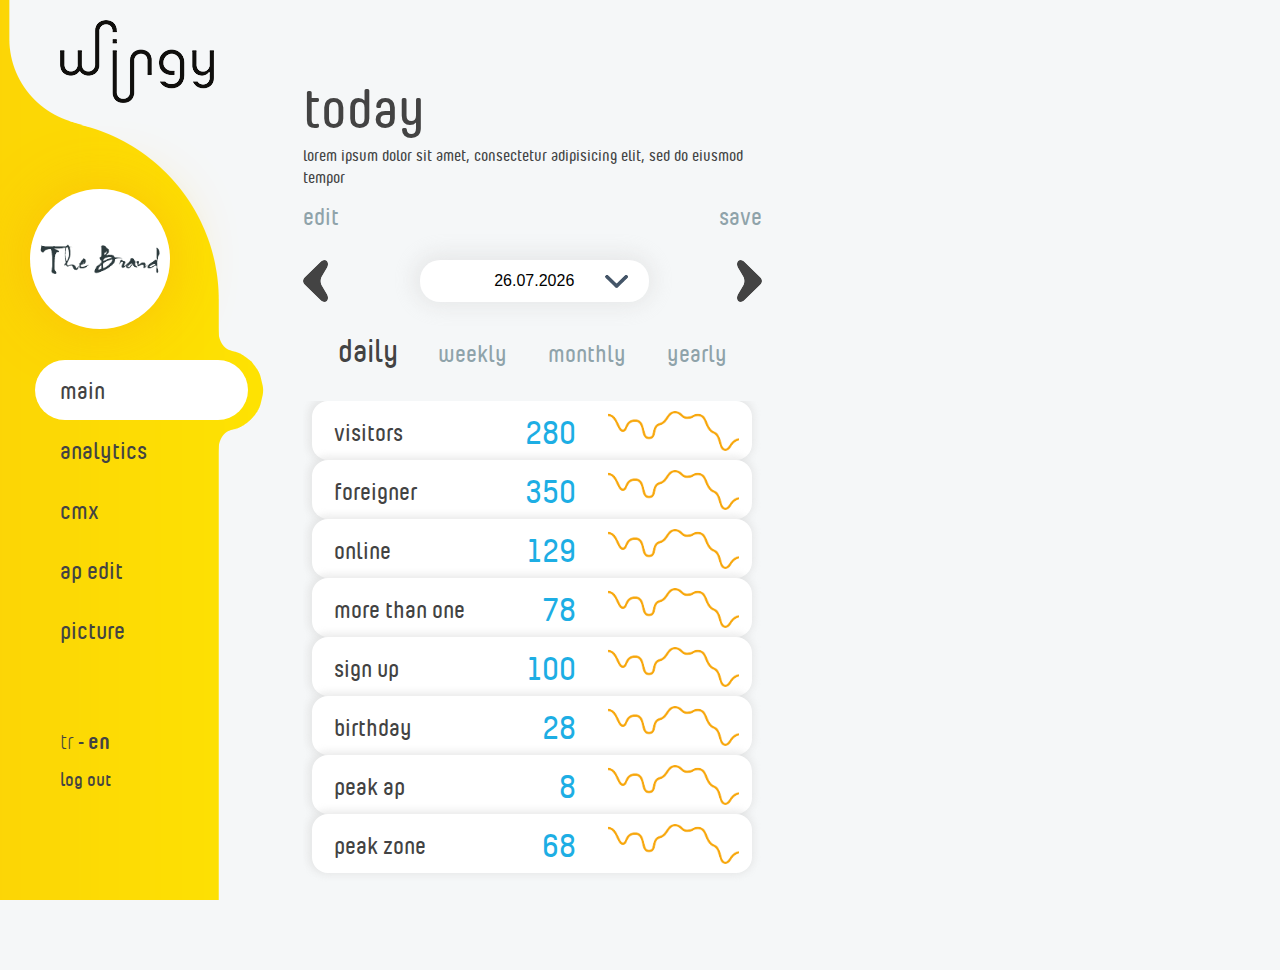
==== commit 5366916a: "Bug fixed" ====
--- a/index.html
+++ b/index.html
@@ -4,7 +4,9 @@
 <head>
     <title>WINGY | INDEX</title>
     <meta charset="utf-8">
-    <meta name="viewport" content="width=device-width, initial-scale=1">
+    <!-- <meta name="viewport" content="width=device-width, initial-scale=1"> -->
+    <meta name="viewport" content="width=device-width, initial-scale=1.0, maximum-scale=1.0, user-scalable=no">
+
     <link rel="stylesheet" href="assets/css/app.css">
     <link rel="stylesheet" href="assets/js/plugins/jquery-ui/jquery-ui.min.css">
 
--- a/assets/css/app.css
+++ b/assets/css/app.css
@@ -380,7 +380,6 @@
 
 body section.container .container-area {
     height: auto;
-    min-height: 100%;
 }
 
 body.mobile section.container {
@@ -426,8 +425,8 @@
 
 section.container .left-area.active:after {
     position: absolute;
-    top: 690px;
-    right: -26px;
+    top: 73.95%;
+    right: -.6%;
     width: 56px;
     height: 194px;
     background: url(../img/right-bar-bg.png) no-repeat;
@@ -435,7 +434,20 @@
     content: '';
     border-top-right-radius: 100px;
     border-bottom-right-radius: 100px;
-    z-index: 1000;
+    z-index: 10;
+}
+
+section.container .left-area.active:before {
+    content: '';
+    position: absolute;
+    right: 1.4%;
+    width: 13%;
+    top: 79.72%;
+    height: 62.4px;
+    background: white;
+    z-index: 20;
+    border-top-right-radius: 50px;
+    border-bottom-right-radius: 50px;
 }
 
 section.container .text-area h2 {
@@ -607,7 +619,7 @@
     color: #1daee4;
     width: 15%;
     text-align: right;
-    margin-right: 5%;
+    margin-right: 7%;
 }
 
 section.container .left-area .main-data-list div.data-item span.title {
@@ -689,6 +701,8 @@
     right: -130%;
     transition: all .4s ease-in-out;
     position: relative;
+    height: auto;
+    min-height: 100%;
 }
 
 section.container .right-area .right-area-container .section-connector {
@@ -753,14 +767,14 @@
 
 section.container .right-area .right-area-container .accordion-contents {
     display: inherit;
-    width: 96%;
+    width: 100%;
     margin: 0 auto;
     background: #fff;
     height: auto;
     overflow-y: scroll;
     left: 100%;
     transition: all .3s ease-in-out;
-    padding: 30px 10px 10px 10px;
+    padding: 30px 10px;
     position: absolute;
     right: 0;
     opacity: 0;
@@ -960,7 +974,8 @@
 
 .tab-content .graph.area-chart {
     width: 100%;
-    height: 400px !important;
+    height: 600px !important;
+    text-align: center;
 }
 
 .tab-content.active .graph {
@@ -1134,18 +1149,18 @@
 
 .change-zone {
     width: 100%;
-    height: 60px;
-    line-height: 60px;
+    height: 50px;
+    line-height: 48px;
     -moz-appearance: none;
     -webkit-appearance: none;
     background: url(../img/selectbox-icon.png) #fff;
     background-repeat: no-repeat;
-    background-position: 100% -5px;
+    background-position: 100% -10px;
     background-size: 63px 72px;
     border-radius: 20px;
     padding-left: 20px;
     font-size: 1.2em;
-    margin: 4% auto 2% auto;
+    margin-bottom: 20px;
     color: #434343;
     display: block;
     box-sizing: border-box;
@@ -1288,6 +1303,14 @@
     transition: all .3s ease-in-out;
 }
 
+section.container .picture-container .content:hover {
+    transform: scale(1.02);
+    -webkit-transform: scale(1.02);
+    background-color: rgb(241, 242, 242);
+    box-shadow: 0px 0px 38px 0px rgba(237, 136, 16, 0.74);
+    z-index: 10;
+}
+
 section.container .picture-container .content .row {
     display: flex!important;
 }
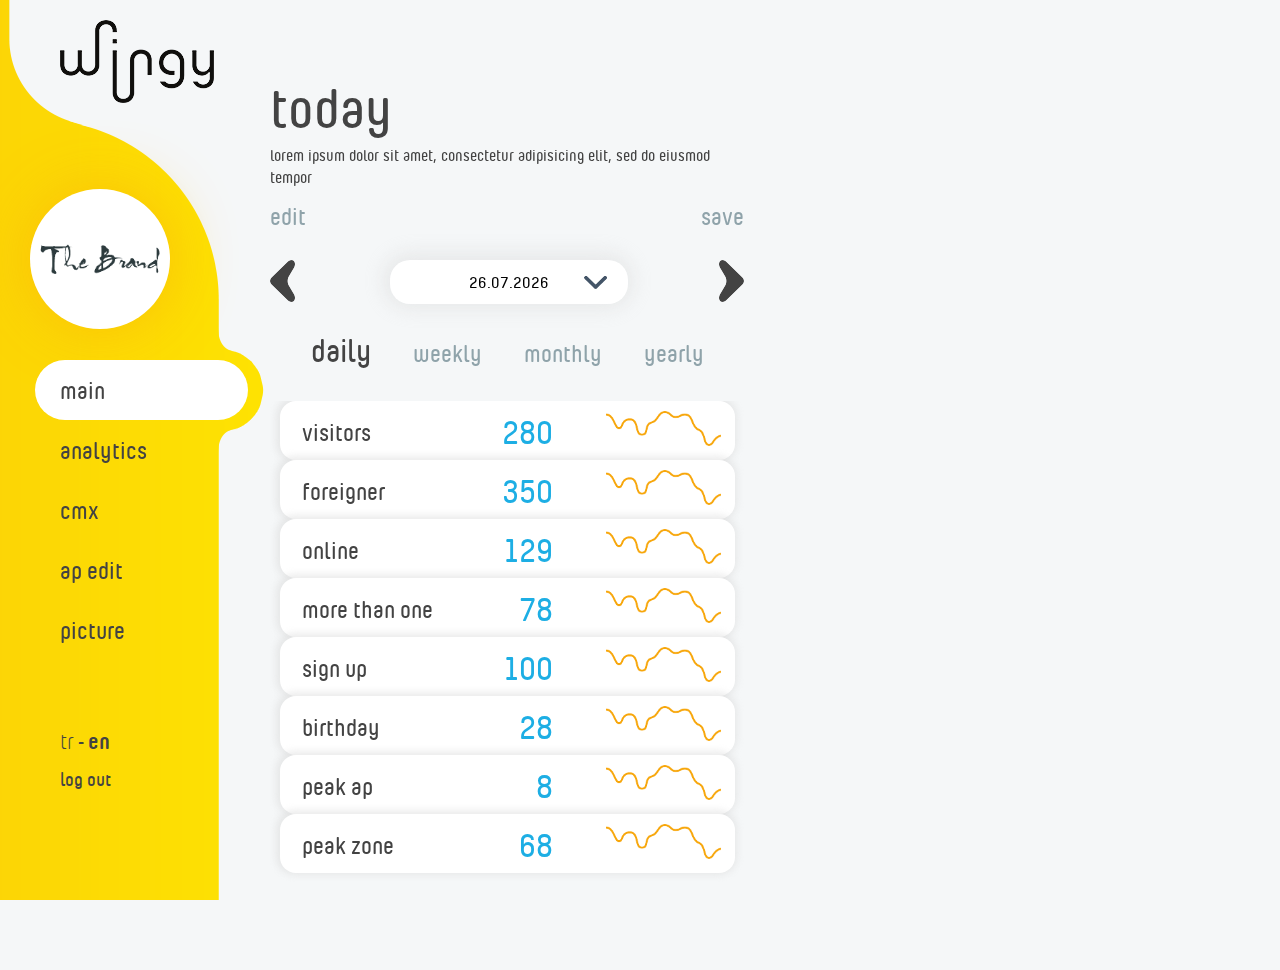
==== commit 8bfd3d8b: "Merge pull request #1 from FG-Developer/aysegul-version" ====
--- a/index.html
+++ b/index.html
@@ -28,29 +28,31 @@
             <a href="index.html"><img class="logo" src="assets/img/logo.png" alt="WINGY"></a>
         </div>
         <nav>
-            <div class="nav-top">
-                <div class="logo">
-                    <a href="index.html"><img src="assets/img/logo.png" alt="WINGY"></a>
+            <div class="menu-container">
+                <div class="nav-top">
+                    <div class="logo">
+                        <a href="index.html"><img src="assets/img/logo.png" alt="WINGY"></a>
+                    </div>
+                    <div class="brand-logo-area">
+                        <div class="brand-logo-container">
+                            <img src="assets/img/brand-logo.png" class="brand-logo">
+                        </div>
+                        <input type="file" name="brand-logo" id="brand-logo" style="display: none;">
+                        <div class="change-brand-logo"></div>
+                    </div>
                 </div>
-                <div class="brand-logo-area">
-                    <div class="brand-logo-container">
-                        <img src="assets/img/brand-logo.png" class="brand-logo">
-                    </div>
-                    <input type="file" name="brand-logo" id="brand-logo" style="display: none;">
-                    <div class="change-brand-logo"></div>
+                <div class="menu">
+                    <div class="hover-slide"></div>
+                    <ul>
+                        <li class="menu-item active"><a href="javascript:;">main</a></li>
+                        <li class="menu-item"><a href="analytics.html">analytics</a></li>
+                        <li class="menu-item"><a href="cmx.html">cmx</a></li>
+                        <li class="menu-item"><a href="ap-edit.html">ap edit</a></li>
+                        <li class="menu-item"><a href="picture.html">picture</a></li>
+                        <li class="language"><a href="javascript:;">tr</a> - <a href="javascript:;" class="active">en</a></li>
+                        <li class="log-out"><a href="javascript:;">log out</a></li>
+                    </ul>
                 </div>
-            </div>
-            <div class="menu">
-                <div class="hover-slide"></div>
-                <ul>
-                    <li class="menu-item active"><a href="javascript:;">main</a></li>
-                    <li class="menu-item"><a href="analytics.html">analytics</a></li>
-                    <li class="menu-item"><a href="cmx.html">cmx</a></li>
-                    <li class="menu-item"><a href="ap-edit.html">ap edit</a></li>
-                    <li class="menu-item"><a href="picture.html">picture</a></li>
-                    <li class="language"><a href="javascript:;">tr</a> - <a href="javascript:;" class="active">en</a></li>
-                    <li class="log-out"><a href="javascript:;">log out</a></li>
-                </ul>
             </div>
         </nav>
         <section class="container main">
@@ -95,58 +97,56 @@
                                         <span class="chart"><img src="assets/img/chart-1.png" alt=""></span>
                                     </div>
                                     <div class="item-content-detail">
-                                        <div class="swiper-container swiper-container-nested">
-                                            <div class="swiper-wrapper slider-item-contents">
-                                                <div class="swiper-slide">
+                                        <div class="swiper-container-nested">
+                                            <div class="slider-item-contents">
+                                                <div>
                                                     <div class="data-item" data-accordion-content="content-1">
                                                         <span class="title">Turkey</span>
                                                         <span class="number">21</span>
                                                     </div>
                                                 </div>
-                                                <div class="swiper-slide">
+                                                <div>
                                                     <div class="data-item" data-accordion-content="content-2">
                                                         <span class="title">Japan</span>
                                                         <span class="number">3</span>
                                                     </div>
                                                 </div>
-                                                <div class="swiper-slide">
+                                                <div>
                                                     <div class="data-item" data-accordion-content="content-1">
                                                         <span class="title">Saudi Arabia</span>
                                                         <span class="number">3</span>
                                                     </div>
                                                 </div>
-                                                <div class="swiper-slide">
+                                                <div>
                                                     <div class="data-item" data-accordion-content="content-2">
                                                         <span class="title">Germany</span>
                                                         <span class="number">1</span>
                                                     </div>
                                                 </div>
-                                                <div class="swiper-slide">
+                                                <div>
                                                     <div class="data-item" data-accordion-content="content-1">
                                                         <span class="title">Turkey</span>
                                                         <span class="number">21</span>
                                                     </div>
                                                 </div>
-                                                <div class="swiper-slide">
+                                                <div>
                                                     <div class="data-item" data-accordion-content="content-2">
                                                         <span class="title">Japan</span>
                                                         <span class="number">3</span>
                                                     </div>
                                                 </div>
-                                                <div class="swiper-slide">
+                                                <div>
                                                     <div class="data-item" data-accordion-content="content-1">
                                                         <span class="title">Saudi Arabia</span>
                                                         <span class="number">3</span>
                                                     </div>
                                                 </div>
-                                                <div class="swiper-slide">
+                                                <div>
                                                     <div class="data-item" data-accordion-content="content-2">
                                                         <span class="title">Germany</span>
                                                         <span class="number">1</span>
                                                     </div>
                                                 </div>
-                                                <!-- Add Scroll Bar -->
-                                                <div class="swiper-scrollbar"></div>
                                             </div>
                                         </div>
                                     </div>
@@ -158,58 +158,56 @@
                                         <span class="chart"><img src="assets/img/chart-1.png" alt=""></span>
                                     </div>
                                     <div class="item-content-detail">
-                                        <div class="swiper-container swiper-container-nested">
-                                            <div class="swiper-wrapper slider-item-contents">
-                                                <div class="swiper-slide">
+                                        <div class="swiper-container-nested">
+                                            <div class="slider-item-contents">
+                                                <div>
                                                     <div class="data-item" data-accordion-content="content-1">
                                                         <span class="title">Turkey</span>
                                                         <span class="number">21</span>
                                                     </div>
                                                 </div>
-                                                <div class="swiper-slide">
+                                                <div>
                                                     <div class="data-item" data-accordion-content="content-2">
                                                         <span class="title">Japan</span>
                                                         <span class="number">3</span>
                                                     </div>
                                                 </div>
-                                                <div class="swiper-slide">
+                                                <div>
                                                     <div class="data-item" data-accordion-content="content-1">
                                                         <span class="title">Saudi Arabia</span>
                                                         <span class="number">3</span>
                                                     </div>
                                                 </div>
-                                                <div class="swiper-slide">
+                                                <div>
                                                     <div class="data-item" data-accordion-content="content-2">
                                                         <span class="title">Germany</span>
                                                         <span class="number">1</span>
                                                     </div>
                                                 </div>
-                                                <div class="swiper-slide">
+                                                <div>
                                                     <div class="data-item" data-accordion-content="content-1">
                                                         <span class="title">Turkey</span>
                                                         <span class="number">21</span>
                                                     </div>
                                                 </div>
-                                                <div class="swiper-slide">
+                                                <div>
                                                     <div class="data-item" data-accordion-content="content-2">
                                                         <span class="title">Japan</span>
                                                         <span class="number">3</span>
                                                     </div>
                                                 </div>
-                                                <div class="swiper-slide">
+                                                <div>
                                                     <div class="data-item" data-accordion-content="content-1">
                                                         <span class="title">Saudi Arabia</span>
                                                         <span class="number">3</span>
                                                     </div>
                                                 </div>
-                                                <div class="swiper-slide">
+                                                <div>
                                                     <div class="data-item" data-accordion-content="content-2">
                                                         <span class="title">Germany</span>
                                                         <span class="number">1</span>
                                                     </div>
                                                 </div>
-                                                <!-- Add Scroll Bar -->
-                                                <div class="swiper-scrollbar"></div>
                                             </div>
                                         </div>
                                     </div>
@@ -221,58 +219,56 @@
                                         <span class="chart"><img src="assets/img/chart-1.png" alt=""></span>
                                     </div>
                                     <div class="item-content-detail">
-                                        <div class="swiper-container swiper-container-nested">
-                                            <div class="swiper-wrapper slider-item-contents">
-                                                <div class="swiper-slide">
+                                        <div class="swiper-container-nested">
+                                            <div class="slider-item-contents">
+                                                <div>
                                                     <div class="data-item" data-accordion-content="content-1">
                                                         <span class="title">Turkey</span>
                                                         <span class="number">21</span>
                                                     </div>
                                                 </div>
-                                                <div class="swiper-slide">
+                                                <div>
                                                     <div class="data-item" data-accordion-content="content-2">
                                                         <span class="title">Japan</span>
                                                         <span class="number">3</span>
                                                     </div>
                                                 </div>
-                                                <div class="swiper-slide">
+                                                <div>
                                                     <div class="data-item" data-accordion-content="content-1">
                                                         <span class="title">Saudi Arabia</span>
                                                         <span class="number">3</span>
                                                     </div>
                                                 </div>
-                                                <div class="swiper-slide">
+                                                <div>
                                                     <div class="data-item" data-accordion-content="content-2">
                                                         <span class="title">Germany</span>
                                                         <span class="number">1</span>
                                                     </div>
                                                 </div>
-                                                <div class="swiper-slide">
+                                                <div>
                                                     <div class="data-item" data-accordion-content="content-1">
                                                         <span class="title">Turkey</span>
                                                         <span class="number">21</span>
                                                     </div>
                                                 </div>
-                                                <div class="swiper-slide">
+                                                <div>
                                                     <div class="data-item" data-accordion-content="content-2">
                                                         <span class="title">Japan</span>
                                                         <span class="number">3</span>
                                                     </div>
                                                 </div>
-                                                <div class="swiper-slide">
+                                                <div>
                                                     <div class="data-item" data-accordion-content="content-1">
                                                         <span class="title">Saudi Arabia</span>
                                                         <span class="number">3</span>
                                                     </div>
                                                 </div>
-                                                <div class="swiper-slide">
+                                                <div>
                                                     <div class="data-item" data-accordion-content="content-2">
                                                         <span class="title">Germany</span>
                                                         <span class="number">1</span>
                                                     </div>
                                                 </div>
-                                                <!-- Add Scroll Bar -->
-                                                <div class="swiper-scrollbar"></div>
                                             </div>
                                         </div>
                                     </div>
@@ -284,58 +280,56 @@
                                         <span class="chart"><img src="assets/img/chart-1.png" alt=""></span>
                                     </div>
                                     <div class="item-content-detail">
-                                        <div class="swiper-container swiper-container-nested">
-                                            <div class="swiper-wrapper slider-item-contents">
-                                                <div class="swiper-slide">
+                                        <div class="swiper-container-nested">
+                                            <div class="slider-item-contents">
+                                                <div>
                                                     <div class="data-item" data-accordion-content="content-1">
                                                         <span class="title">Turkey</span>
                                                         <span class="number">21</span>
                                                     </div>
                                                 </div>
-                                                <div class="swiper-slide">
+                                                <div>
                                                     <div class="data-item" data-accordion-content="content-2">
                                                         <span class="title">Japan</span>
                                                         <span class="number">3</span>
                                                     </div>
                                                 </div>
-                                                <div class="swiper-slide">
+                                                <div>
                                                     <div class="data-item" data-accordion-content="content-1">
                                                         <span class="title">Saudi Arabia</span>
                                                         <span class="number">3</span>
                                                     </div>
                                                 </div>
-                                                <div class="swiper-slide">
+                                                <div>
                                                     <div class="data-item" data-accordion-content="content-2">
                                                         <span class="title">Germany</span>
                                                         <span class="number">1</span>
                                                     </div>
                                                 </div>
-                                                <div class="swiper-slide">
+                                                <div>
                                                     <div class="data-item" data-accordion-content="content-1">
                                                         <span class="title">Turkey</span>
                                                         <span class="number">21</span>
                                                     </div>
                                                 </div>
-                                                <div class="swiper-slide">
+                                                <div>
                                                     <div class="data-item" data-accordion-content="content-2">
                                                         <span class="title">Japan</span>
                                                         <span class="number">3</span>
                                                     </div>
                                                 </div>
-                                                <div class="swiper-slide">
+                                                <div>
                                                     <div class="data-item" data-accordion-content="content-1">
                                                         <span class="title">Saudi Arabia</span>
                                                         <span class="number">3</span>
                                                     </div>
                                                 </div>
-                                                <div class="swiper-slide">
+                                                <div>
                                                     <div class="data-item" data-accordion-content="content-2">
                                                         <span class="title">Germany</span>
                                                         <span class="number">1</span>
                                                     </div>
                                                 </div>
-                                                <!-- Add Scroll Bar -->
-                                                <div class="swiper-scrollbar"></div>
                                             </div>
                                         </div>
                                     </div>
@@ -347,58 +341,56 @@
                                         <span class="chart"><img src="assets/img/chart-1.png" alt=""></span>
                                     </div>
                                     <div class="item-content-detail">
-                                        <div class="swiper-container swiper-container-nested">
-                                            <div class="swiper-wrapper slider-item-contents">
-                                                <div class="swiper-slide">
+                                        <div class="swiper-container-nested">
+                                            <div class="slider-item-contents">
+                                                <div>
                                                     <div class="data-item" data-accordion-content="content-1">
                                                         <span class="title">Turkey</span>
                                                         <span class="number">21</span>
                                                     </div>
                                                 </div>
-                                                <div class="swiper-slide">
+                                                <div>
                                                     <div class="data-item" data-accordion-content="content-2">
                                                         <span class="title">Japan</span>
                                                         <span class="number">3</span>
                                                     </div>
                                                 </div>
-                                                <div class="swiper-slide">
+                                                <div>
                                                     <div class="data-item" data-accordion-content="content-1">
                                                         <span class="title">Saudi Arabia</span>
                                                         <span class="number">3</span>
                                                     </div>
                                                 </div>
-                                                <div class="swiper-slide">
+                                                <div>
                                                     <div class="data-item" data-accordion-content="content-2">
                                                         <span class="title">Germany</span>
                                                         <span class="number">1</span>
                                                     </div>
                                                 </div>
-                                                <div class="swiper-slide">
+                                                <div>
                                                     <div class="data-item" data-accordion-content="content-1">
                                                         <span class="title">Turkey</span>
                                                         <span class="number">21</span>
                                                     </div>
                                                 </div>
-                                                <div class="swiper-slide">
+                                                <div>
                                                     <div class="data-item" data-accordion-content="content-2">
                                                         <span class="title">Japan</span>
                                                         <span class="number">3</span>
                                                     </div>
                                                 </div>
-                                                <div class="swiper-slide">
+                                                <div>
                                                     <div class="data-item" data-accordion-content="content-1">
                                                         <span class="title">Saudi Arabia</span>
                                                         <span class="number">3</span>
                                                     </div>
                                                 </div>
-                                                <div class="swiper-slide">
+                                                <div>
                                                     <div class="data-item" data-accordion-content="content-2">
                                                         <span class="title">Germany</span>
                                                         <span class="number">1</span>
                                                     </div>
                                                 </div>
-                                                <!-- Add Scroll Bar -->
-                                                <div class="swiper-scrollbar"></div>
                                             </div>
                                         </div>
                                     </div>
@@ -410,58 +402,56 @@
                                         <span class="chart"><img src="assets/img/chart-1.png" alt=""></span>
                                     </div>
                                     <div class="item-content-detail">
-                                        <div class="swiper-container swiper-container-nested">
-                                            <div class="swiper-wrapper slider-item-contents">
-                                                <div class="swiper-slide">
+                                        <div class="swiper-container-nested">
+                                            <div class="slider-item-contents">
+                                                <div>
                                                     <div class="data-item" data-accordion-content="content-1">
                                                         <span class="title">Turkey</span>
                                                         <span class="number">21</span>
                                                     </div>
                                                 </div>
-                                                <div class="swiper-slide">
+                                                <div>
                                                     <div class="data-item" data-accordion-content="content-2">
                                                         <span class="title">Japan</span>
                                                         <span class="number">3</span>
                                                     </div>
                                                 </div>
-                                                <div class="swiper-slide">
+                                                <div>
                                                     <div class="data-item" data-accordion-content="content-1">
                                                         <span class="title">Saudi Arabia</span>
                                                         <span class="number">3</span>
                                                     </div>
                                                 </div>
-                                                <div class="swiper-slide">
+                                                <div>
                                                     <div class="data-item" data-accordion-content="content-2">
                                                         <span class="title">Germany</span>
                                                         <span class="number">1</span>
                                                     </div>
                                                 </div>
-                                                <div class="swiper-slide">
+                                                <div>
                                                     <div class="data-item" data-accordion-content="content-1">
                                                         <span class="title">Turkey</span>
                                                         <span class="number">21</span>
                                                     </div>
                                                 </div>
-                                                <div class="swiper-slide">
+                                                <div>
                                                     <div class="data-item" data-accordion-content="content-2">
                                                         <span class="title">Japan</span>
                                                         <span class="number">3</span>
                                                     </div>
                                                 </div>
-                                                <div class="swiper-slide">
+                                                <div>
                                                     <div class="data-item" data-accordion-content="content-1">
                                                         <span class="title">Saudi Arabia</span>
                                                         <span class="number">3</span>
                                                     </div>
                                                 </div>
-                                                <div class="swiper-slide">
+                                                <div>
                                                     <div class="data-item" data-accordion-content="content-2">
                                                         <span class="title">Germany</span>
                                                         <span class="number">1</span>
                                                     </div>
                                                 </div>
-                                                <!-- Add Scroll Bar -->
-                                                <div class="swiper-scrollbar"></div>
                                             </div>
                                         </div>
                                     </div>
@@ -473,58 +463,56 @@
                                         <span class="chart"><img src="assets/img/chart-1.png" alt=""></span>
                                     </div>
                                     <div class="item-content-detail">
-                                        <div class="swiper-container swiper-container-nested">
-                                            <div class="swiper-wrapper slider-item-contents">
-                                                <div class="swiper-slide">
+                                        <div class="swiper-container-nested">
+                                            <div class="slider-item-contents">
+                                                <div>
                                                     <div class="data-item" data-accordion-content="content-1">
                                                         <span class="title">Turkey</span>
                                                         <span class="number">21</span>
                                                     </div>
                                                 </div>
-                                                <div class="swiper-slide">
+                                                <div>
                                                     <div class="data-item" data-accordion-content="content-2">
                                                         <span class="title">Japan</span>
                                                         <span class="number">3</span>
                                                     </div>
                                                 </div>
-                                                <div class="swiper-slide">
+                                                <div>
                                                     <div class="data-item" data-accordion-content="content-1">
                                                         <span class="title">Saudi Arabia</span>
                                                         <span class="number">3</span>
                                                     </div>
                                                 </div>
-                                                <div class="swiper-slide">
+                                                <div>
                                                     <div class="data-item" data-accordion-content="content-2">
                                                         <span class="title">Germany</span>
                                                         <span class="number">1</span>
                                                     </div>
                                                 </div>
-                                                <div class="swiper-slide">
+                                                <div>
                                                     <div class="data-item" data-accordion-content="content-1">
                                                         <span class="title">Turkey</span>
                                                         <span class="number">21</span>
                                                     </div>
                                                 </div>
-                                                <div class="swiper-slide">
+                                                <div>
                                                     <div class="data-item" data-accordion-content="content-2">
                                                         <span class="title">Japan</span>
                                                         <span class="number">3</span>
                                                     </div>
                                                 </div>
-                                                <div class="swiper-slide">
+                                                <div>
                                                     <div class="data-item" data-accordion-content="content-1">
                                                         <span class="title">Saudi Arabia</span>
                                                         <span class="number">3</span>
                                                     </div>
                                                 </div>
-                                                <div class="swiper-slide">
+                                                <div>
                                                     <div class="data-item" data-accordion-content="content-2">
                                                         <span class="title">Germany</span>
                                                         <span class="number">1</span>
                                                     </div>
                                                 </div>
-                                                <!-- Add Scroll Bar -->
-                                                <div class="swiper-scrollbar"></div>
                                             </div>
                                         </div>
                                     </div>
@@ -536,70 +524,65 @@
                                         <span class="chart"><img src="assets/img/chart-1.png" alt=""></span>
                                     </div>
                                     <div class="item-content-detail">
-                                        <div class="swiper-container swiper-container-nested">
-                                            <div class="swiper-wrapper slider-item-contents">
-                                                <div class="swiper-slide">
+                                        <div class="swiper-container-nested">
+                                            <div class="slider-item-contents">
+                                                <div>
                                                     <div class="data-item" data-accordion-content="content-1">
                                                         <span class="title">Turkey</span>
                                                         <span class="number">21</span>
                                                     </div>
                                                 </div>
-                                                <div class="swiper-slide">
+                                                <div>
                                                     <div class="data-item" data-accordion-content="content-2">
                                                         <span class="title">Japan</span>
                                                         <span class="number">3</span>
                                                     </div>
                                                 </div>
-                                                <div class="swiper-slide">
+                                                <div>
                                                     <div class="data-item" data-accordion-content="content-1">
                                                         <span class="title">Saudi Arabia</span>
                                                         <span class="number">3</span>
                                                     </div>
                                                 </div>
-                                                <div class="swiper-slide">
+                                                <div>
                                                     <div class="data-item" data-accordion-content="content-2">
                                                         <span class="title">Germany</span>
                                                         <span class="number">1</span>
                                                     </div>
                                                 </div>
-                                                <div class="swiper-slide">
+                                                <div>
                                                     <div class="data-item" data-accordion-content="content-1">
                                                         <span class="title">Turkey</span>
                                                         <span class="number">21</span>
                                                     </div>
                                                 </div>
-                                                <div class="swiper-slide">
+                                                <div>
                                                     <div class="data-item" data-accordion-content="content-2">
                                                         <span class="title">Japan</span>
                                                         <span class="number">3</span>
                                                     </div>
                                                 </div>
-                                                <div class="swiper-slide">
+                                                <div>
                                                     <div class="data-item" data-accordion-content="content-1">
                                                         <span class="title">Saudi Arabia</span>
                                                         <span class="number">3</span>
                                                     </div>
                                                 </div>
-                                                <div class="swiper-slide">
+                                                <div>
                                                     <div class="data-item" data-accordion-content="content-2">
                                                         <span class="title">Germany</span>
                                                         <span class="number">1</span>
                                                     </div>
                                                 </div>
-                                                <!-- Add Scroll Bar -->
-                                                <div class="swiper-scrollbar"></div>
                                             </div>
                                         </div>
                                     </div>
                                 </div>
-                                <!-- Add Scroll Bar -->
-                                <div class="swiper-scrollbar"></div>
                             </div>
                         </div>
                     </div>
                     <div class="right-area">
                         <div class="right-area-container">
-                            <!-- <div class="section-connector"></div> -->
                             <img src="assets/img/black-close-icon.png" alt="" class="close-right-area">
                             <div class="button-area">
                                 <button type="button">excel</button>
--- a/assets/css/app.css
+++ b/assets/css/app.css
@@ -150,20 +150,26 @@
 
 nav {
     float: left;
+    width: 219px;
     position: relative;
+}
+
+body.mobile nav {
+    position: relative !important;
+    width: auto;
+    background: none;
+    transform: translateX(0);
+}
+
+nav .menu-container {
+    position: fixed;
     width: 219px;
     background: url(../img/sidebar-bg.png);
     background-size: 219px 100%;
     background-position: 0 358px;
     background-repeat: space;
     transition: transform .3s ease-in;
-}
-
-body.mobile nav {
-    position: relative !important;
-    width: auto;
-    background: none;
-    transform: translateX(0);
+    height: 100%;
 }
 
 nav .logo img {
@@ -314,6 +320,7 @@
     height: 121px;
     width: 100%;
     position: relative;
+    background-size: 150px;
 }
 
 div.mobile img.logo {
@@ -344,7 +351,7 @@
     cursor: pointer;
     position: absolute;
     left: 30px;
-    top: 25px;
+    top: 20px;
 }
 
 body.mobile div.mobile .menu-items {
@@ -413,6 +420,20 @@
     right: 20px;
 }
 
+.swiper-container-nested {
+    height: 340px;
+    padding: 20px 0;
+    overflow-y: scroll;
+}
+
+.slider-item-contents {
+    margin-bottom: 40px;
+}
+
+.slider-item-contents div {
+    margin: 10px 0;
+}
+
 .text-right {
     text-align: right;
 }
@@ -421,33 +442,6 @@
     width: 50%;
     padding: 0 2%;
     position: relative;
-}
-
-section.container .left-area.active:after {
-    position: absolute;
-    top: 73.95%;
-    right: -.6%;
-    width: 56px;
-    height: 194px;
-    background: url(../img/right-bar-bg.png) no-repeat;
-    background-size: 100% auto;
-    content: '';
-    border-top-right-radius: 100px;
-    border-bottom-right-radius: 100px;
-    z-index: 10;
-}
-
-section.container .left-area.active:before {
-    content: '';
-    position: absolute;
-    right: 1.4%;
-    width: 13%;
-    top: 79.72%;
-    height: 62.4px;
-    background: white;
-    z-index: 20;
-    border-top-right-radius: 50px;
-    border-bottom-right-radius: 50px;
 }
 
 section.container .text-area h2 {
@@ -532,6 +526,8 @@
     -webkit-box-shadow: -1px -1px 20px 5px rgba(213, 213, 213, 0.45);
     -moz-box-shadow: -1px -1px 20px 5px rgba(213, 213, 213, 0.45);
     box-shadow: -1px -1px 20px 5px rgba(213, 213, 213, 0.45);
+    font-family: 'yummosemibold';
+    padding-bottom: 3px;
 }
 
 section.container .left-area .calendar input.datepicker:focus {
@@ -638,7 +634,7 @@
 section.container .left-area .main-data-list div.item span.chart img {
     margin-top: 10px;
     height: 100%;
-    max-height: 40px;
+    max-height: 35px;
     float: right;
 }
 
@@ -662,19 +658,21 @@
     width: 100%;
 }
 
-.data-item.active {
-    -webkit-box-shadow: 0px 0px 29px -2px rgba(237, 136, 16, 0.74);
-    -moz-box-shadow: 0px 0px 29px -2px rgba(237, 136, 16, 0.74);
-    box-shadow: 0px 0px 29px -2px rgba(237, 136, 16, 0.74);
-}
-
 section.container .left-area .main-data-list div.item .item-content-detail .slider-item-contents .data-item {
-    width: 92% !important;
-    margin: 0 auto;
+    width: 88%;
+    margin: 0 0 0 4%;
     border-radius: 50px;
     box-sizing: border-box;
     background-color: white;
     display: inherit;
+    transition: width .3s ease-out;
+}
+
+section.container .left-area .main-data-list div.item .item-content-detail .slider-item-contents .data-item.active {
+    -webkit-box-shadow: 0px 0px 29px -2px rgba(237, 136, 16, 0.74);
+    -moz-box-shadow: 0px 0px 29px -2px rgba(237, 136, 16, 0.74);
+    box-shadow: 0px 0px 29px -2px rgba(237, 136, 16, 0.74);
+    width: 93%;
 }
 
 section.container .left-area .main-data-list div.item .item-content-detail .slider-item-contents .data-item span.number {
@@ -686,7 +684,7 @@
 section.container .right-area {
     width: 50%;
     padding: 0 2%;
-    margin-top: 10%;
+    margin-top: 100px;
 }
 
 section.container .right-area .right-area-container {
@@ -1437,7 +1435,6 @@
     margin-bottom: 10px;
     padding-left: 8px;
     box-sizing: border-box;
-    background-image: url(../img/down-arrow-icon.png);
     background-repeat: no-repeat;
     background-position: 93%;
     background-size: 8%;
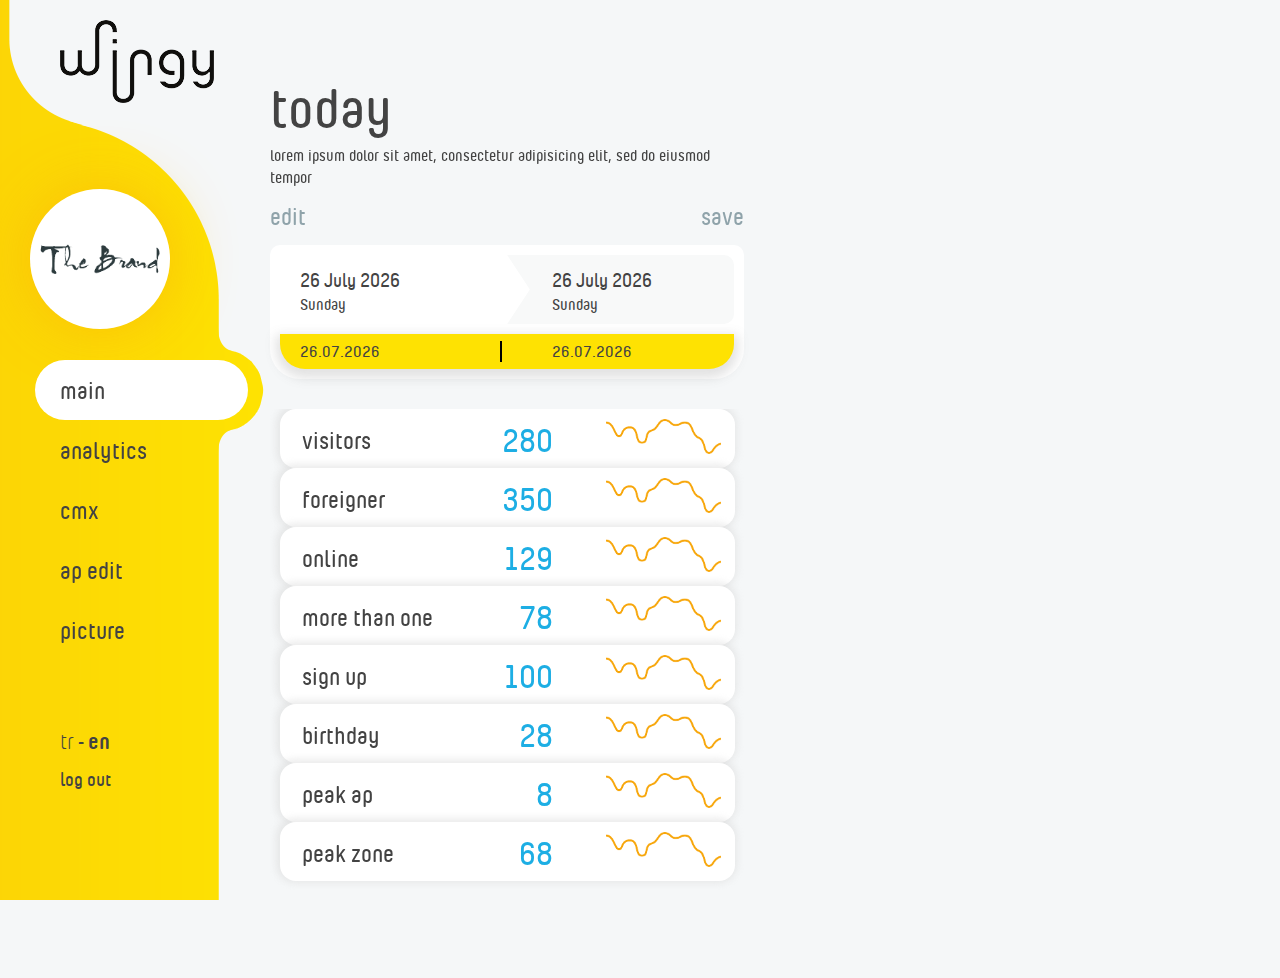
==== commit 1f432c28: "The datepicker were changed." ====
--- a/index.html
+++ b/index.html
@@ -12,6 +12,11 @@
 
     <!-- PAGE PLUGINS -->
     <link rel="stylesheet" href="assets/css/plugins/swiper.min.css">
+
+    <script>
+        // Set language for calendar.
+        var locale = 'en';
+    </script>
 
 </head>
 
@@ -69,24 +74,24 @@
                                 </div>
                             </form>
                         </div>
-                        <div class="calendar-area">
-                            <div class="prev-btn">
-                                <button type="button" class="prev"></button>
+                        <div class="calendar-container">
+                            <input type="text" class="datepicker">
+                            <input type="hidden" name="from" id="from">
+                            <input type="hidden" name="to" id="to">
+                            <div class="calendar-row datestring">
+                                <div class="calendar-col from">
+                                    <div class="date"></div>
+                                    <div class="day"></div>
+                                </div>
+                                <div class="calendar-col to">
+                                    <div class="date"></div>
+                                    <div class="day"></div>
+                                </div>
                             </div>
-                            <div class="calendar">
-                                <input type="text" name="date" class="datepicker">
+                            <div class="calendar-row dateinputs">
+                                <div class="calendar-col from-date"></div>
+                                <div class="calendar-col to-date"></div>
                             </div>
-                            <div class="next-btn">
-                                <button type="button" class="next"></button>
-                            </div>
-                        </div>
-                        <div class="days">
-                            <ul>
-                                <li><a href="javascript:;" class="active">daily</a></li>
-                                <li><a href="javascript:;">weekly</a></li>
-                                <li><a href="javascript:;">monthly</a></li>
-                                <li><a href="javascript:;">yearly</a></li>
-                            </ul>
                         </div>
                         <div class="main-data-list swiper-container">
                             <div class="swiper-wrapper">
@@ -1764,6 +1769,7 @@
 
         <script type="text/javascript" src="assets/js/plugins/jquery-3.4.1.min.js"></script>
         <script type="text/javascript" src="assets/js/plugins/jquery-ui/jquery-ui.min.js"></script>
+        <script type="text/javascript" src="assets/js/datepicker.js"></script>
         <script type="text/javascript" src="assets/js/app.js"></script>
 
         <!-- PAGE PLUGINS -->
--- a/assets/css/app.css
+++ b/assets/css/app.css
@@ -506,64 +506,6 @@
 
 section.container .left-area .calendar-area button.next {
     background: url('../img/right-arrow-icon.png');
-}
-
-section.container .left-area .calendar {
-    width: 60%;
-    margin: 0 20%;
-}
-
-section.container .left-area .calendar input.datepicker {
-    width: 100%;
-    height: 40px;
-    border-radius: 20px;
-    border: none;
-    font-size: 1em;
-    text-align: center;
-    background-image: url('../img/down-arrow-icon.png');
-    background-repeat: no-repeat;
-    background-position: 90%;
-    -webkit-box-shadow: -1px -1px 20px 5px rgba(213, 213, 213, 0.45);
-    -moz-box-shadow: -1px -1px 20px 5px rgba(213, 213, 213, 0.45);
-    box-shadow: -1px -1px 20px 5px rgba(213, 213, 213, 0.45);
-    font-family: 'yummosemibold';
-    padding-bottom: 3px;
-}
-
-section.container .left-area .calendar input.datepicker:focus {
-    background-color: #ffea00;
-}
-
-section.container .left-area .days ul {
-    margin: 20px auto 0 auto;
-    width: 100%;
-    text-align: center;
-    padding: 0;
-}
-
-section.container .left-area .days ul li {
-    list-style: none;
-    display: inline-block;
-    margin-right: 8%;
-}
-
-section.container .left-area .days ul li:last-child {
-    margin-right: 0;
-}
-
-section.container .left-area .days ul li a {
-    font-size: 1.5em;
-    color: #8fa3aa;
-}
-
-section.container .left-area .days ul li a.active {
-    color: #434343;
-    font-size: 2em;
-}
-
-section.container .left-area .days ul li a:hover {
-    color: #434343;
-    font-size: 2em;
 }
 
 section.container .left-area .main-data-list {
